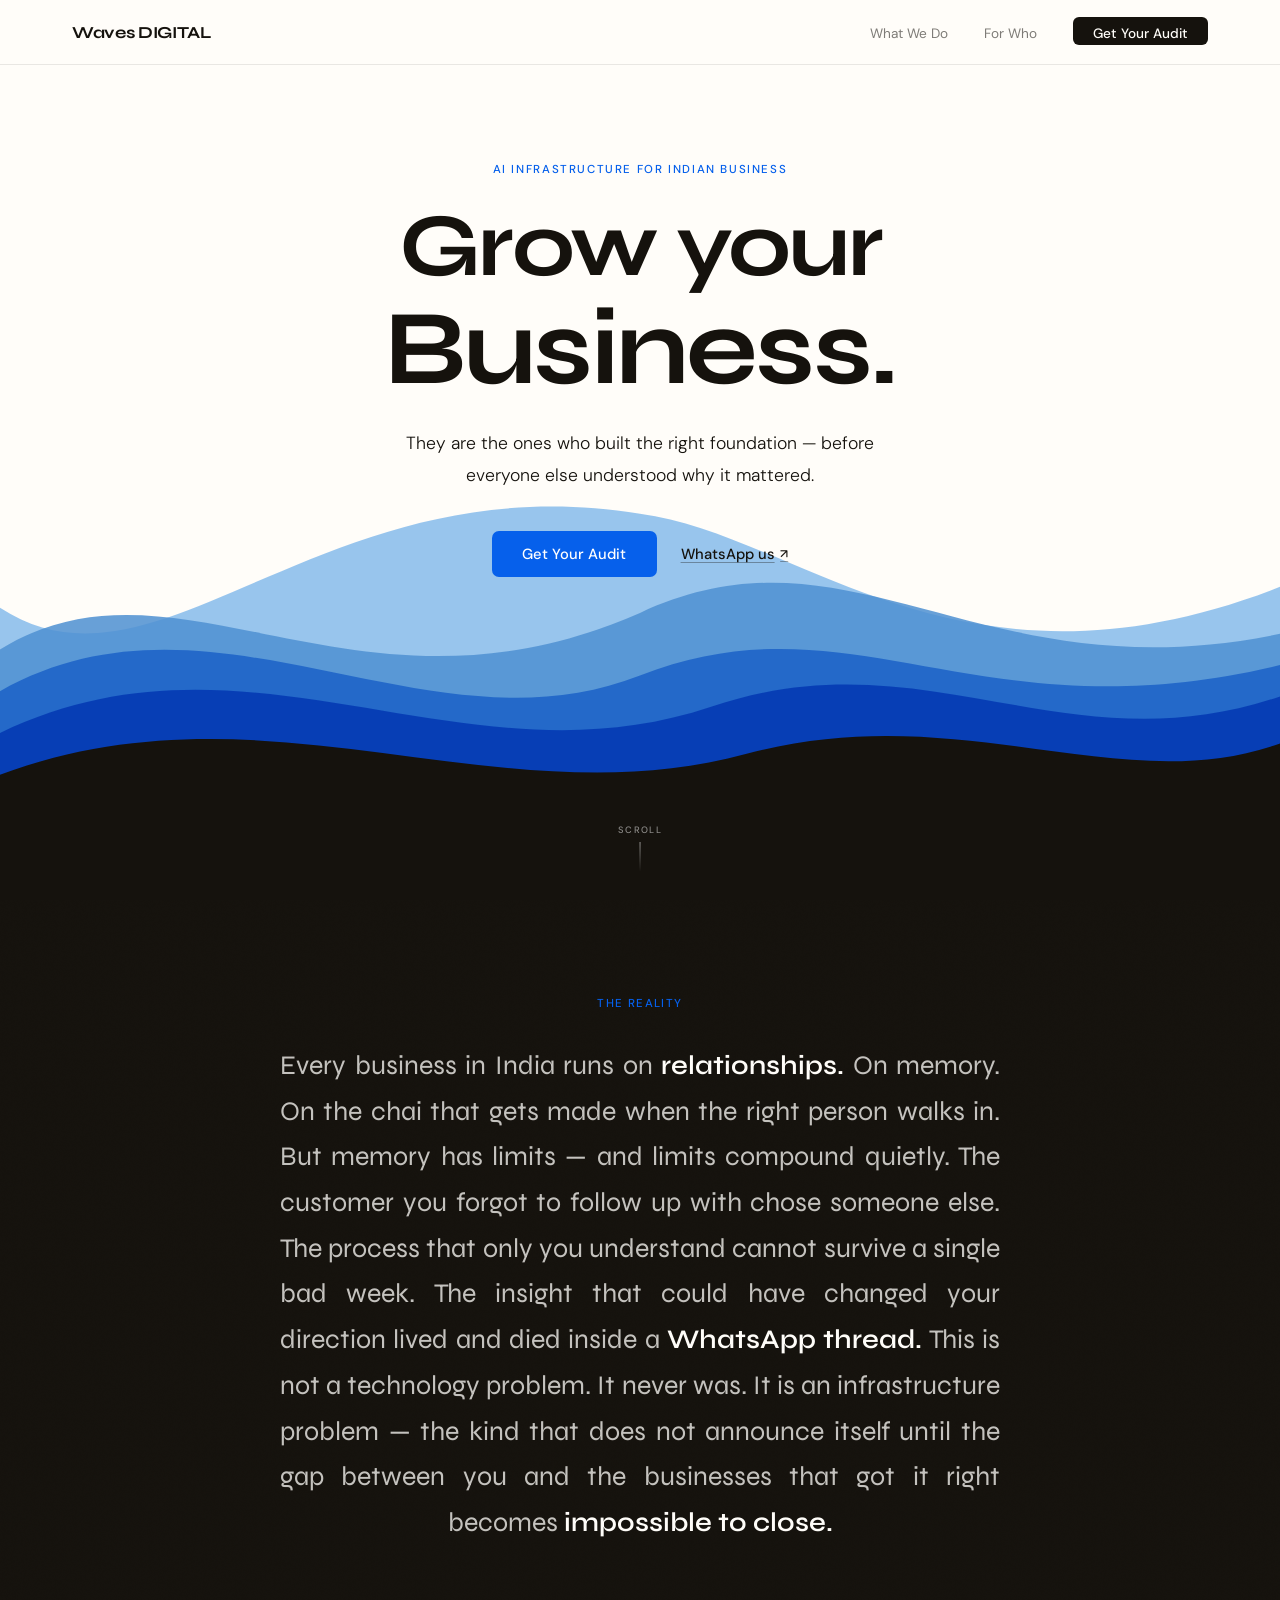
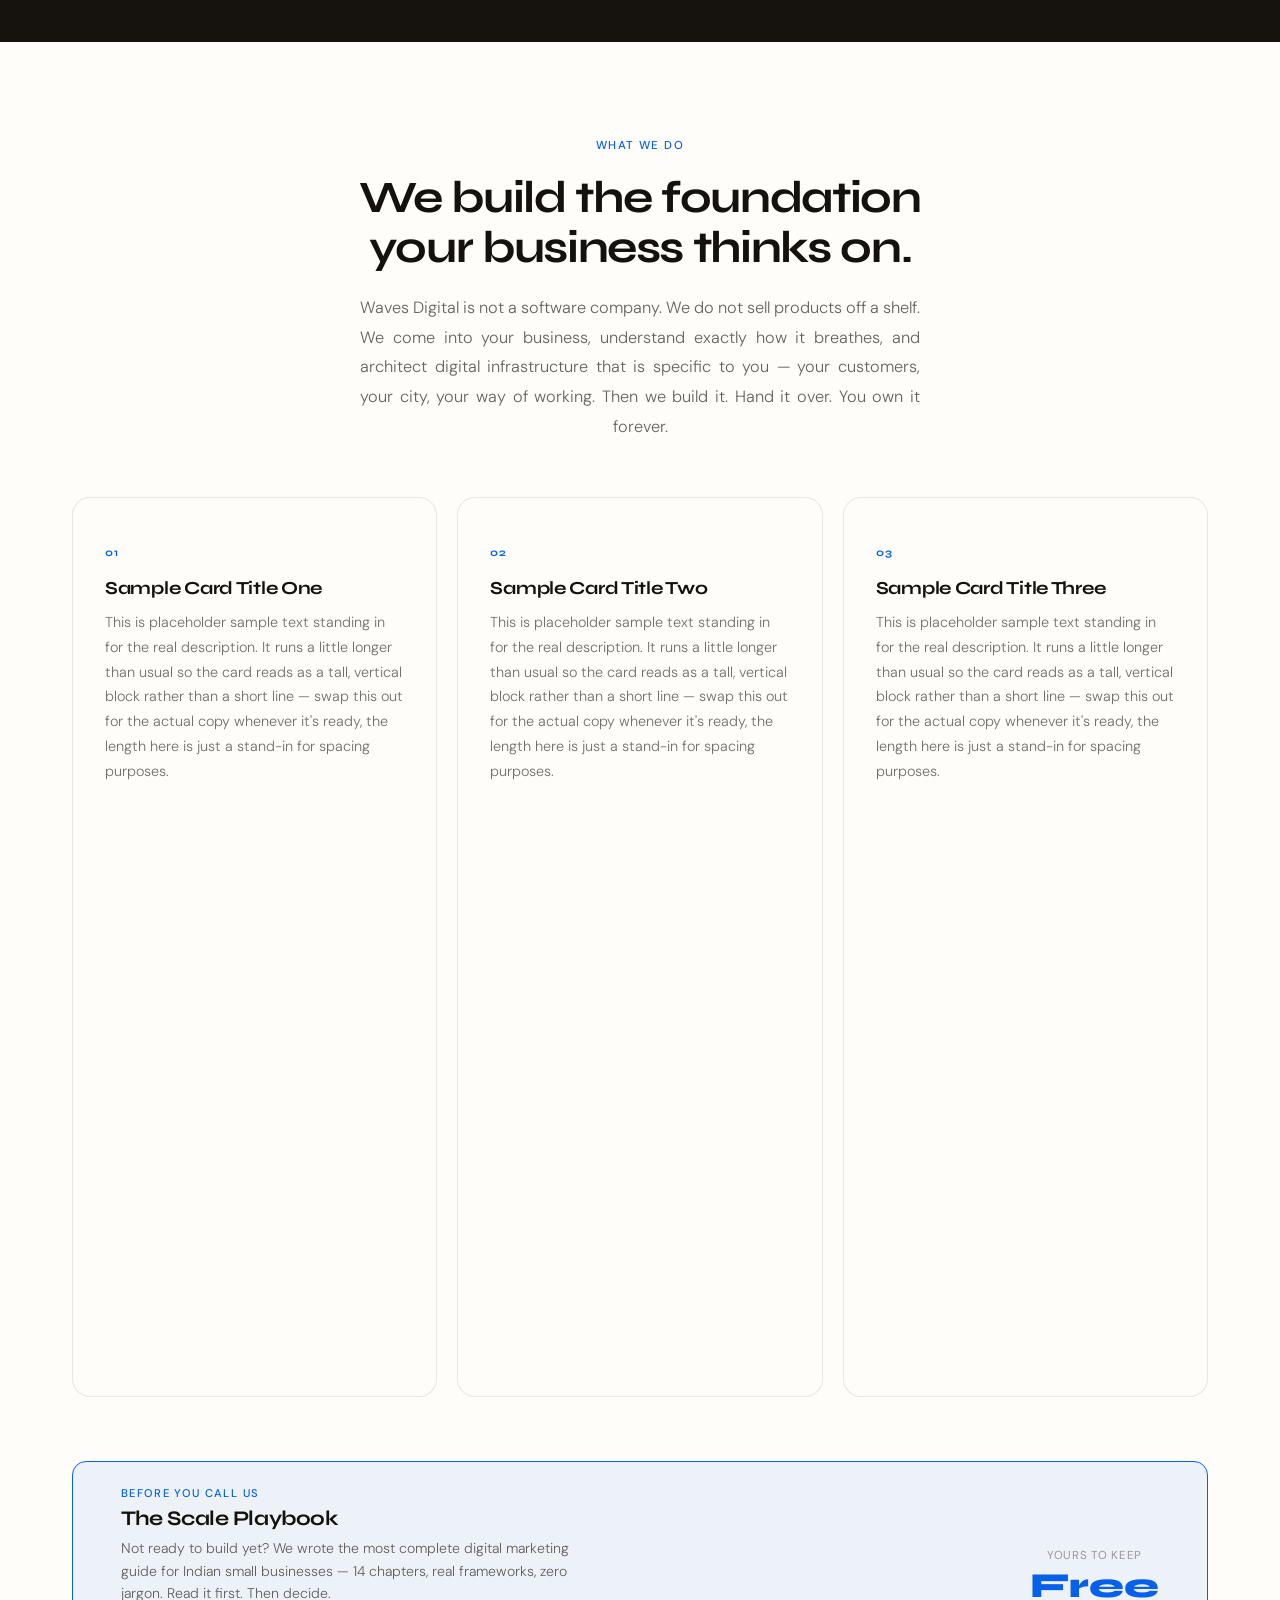
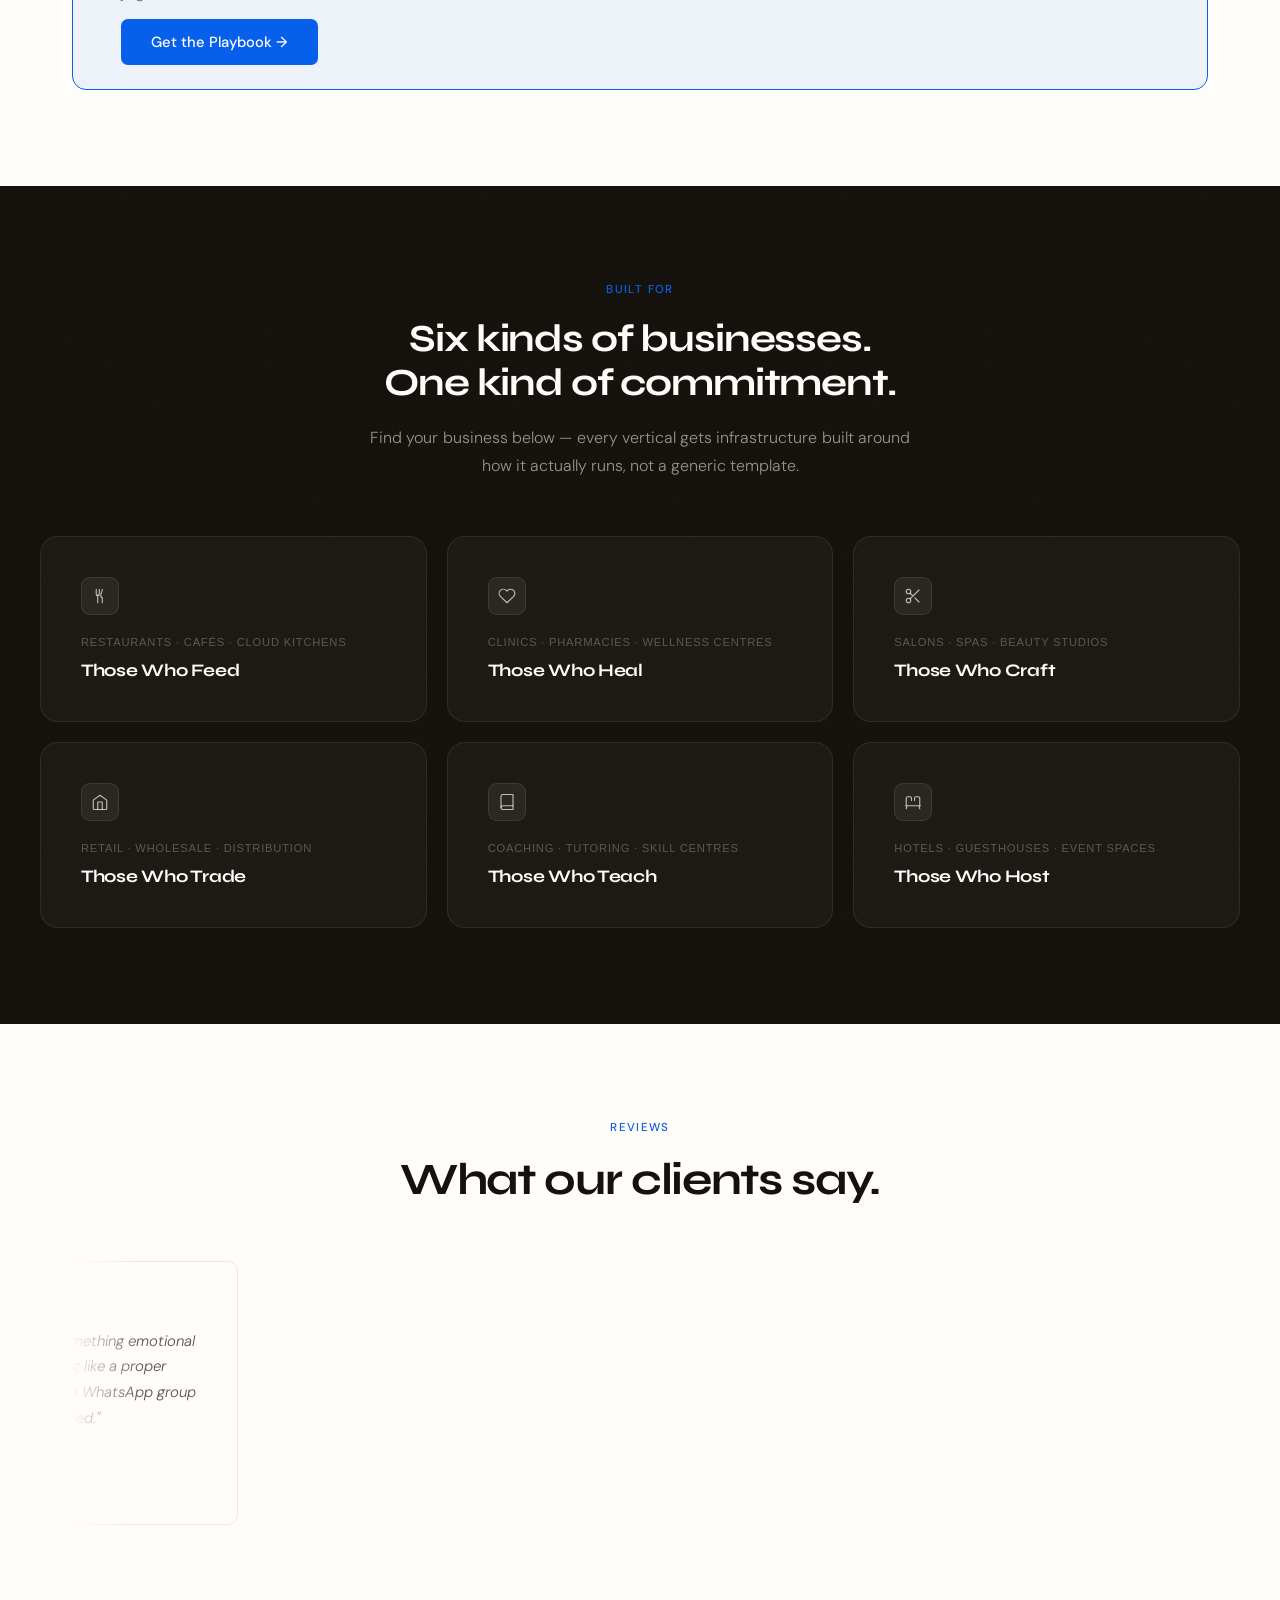
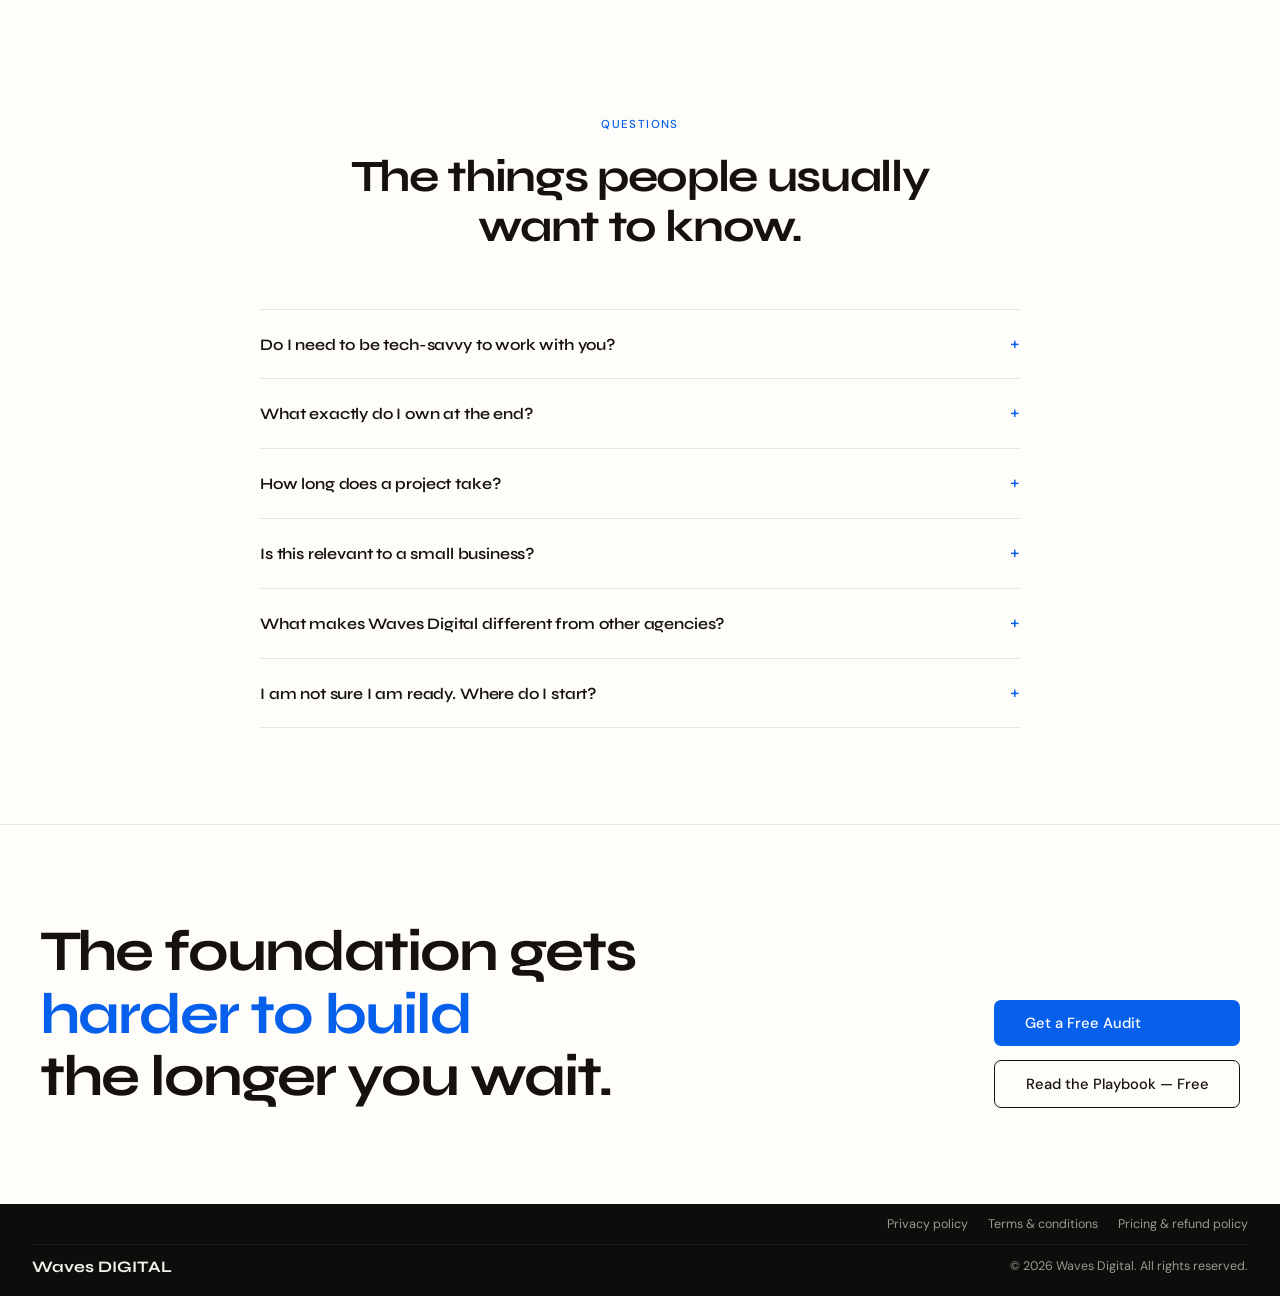
==== index.html @ e19398ce "Add files via upload" ====
<!DOCTYPE html>
<html lang="en">
<head>
  <meta charset="UTF-8">
  <meta name="viewport" content="width=device-width, initial-scale=1.0">
  <title>Waves Digital — Grow Your Business</title>
  <link rel="preconnect" href="https://fonts.googleapis.com">
  <link rel="preconnect" href="https://fonts.gstatic.com" crossorigin>
  <link href="https://fonts.googleapis.com/css2?family=Syne:wght@400;500;600;700;800&family=DM+Sans:ital,opsz,wght@0,9..40,300;0,9..40,400;0,9..40,500;1,9..40,300&family=DM+Mono:wght@400;500&display=swap" rel="stylesheet">
  <style>
    :root {
      --bg:           #FFFDF9;
      --ink:          #15120D;
      --blue:         #0660EB;
      --blue-soft:    rgba(6, 96, 235, 0.07);
      --rule:         rgba(21, 18, 13, 0.09);
      --ff-display:   'Syne', sans-serif;
      --ff-body:      'DM Sans', sans-serif;

      --ease-out-expo: cubic-bezier(0.16, 1, 0.3, 1);
      --ease-spring:   cubic-bezier(0.34, 1.56, 0.64, 1);
      --dur-base: 280ms;
      --dur-slow: 480ms;
    }

    a:focus-visible, button:focus-visible, input:focus-visible, textarea:focus-visible, [tabindex]:focus-visible {
      outline: 2px solid var(--blue);
      outline-offset: 3px;
      border-radius: 4px;
    }

    *, *::before, *::after { box-sizing: border-box; margin: 0; padding: 0; }
    html { scroll-behavior: smooth; }
    body {
      font-family: var(--ff-body);
      background: var(--bg);
      color: var(--ink);
      overflow-x: hidden;
      -webkit-font-smoothing: antialiased;
    }

    #nav {
      position: fixed;
      inset: 0 0 auto 0;
      z-index: 200;
      background: rgba(255, 253, 249, 0.88);
      backdrop-filter: blur(16px);
      -webkit-backdrop-filter: blur(16px);
      border-bottom: 1px solid var(--rule);
      transition: transform 0.35s cubic-bezier(.4,0,.2,1);
    }
    #nav.hide { transform: translateY(-100%); }
    .nav-inner {
      max-width: 1200px;
      margin: 0 auto;
      padding: 0 2rem;
      height: 64px;
      display: flex;
      align-items: center;
      justify-content: space-between;
      gap: 1rem;
    }
    .nav-logo {
      font-family: var(--ff-display);
      font-size: 1.05rem;
      font-weight: 700;
      letter-spacing: -0.02em;
      color: var(--ink);
      text-decoration: none;
    }
    .nav-logo span { color: var(--blue); }
    .nav-links {
      display: flex;
      align-items: center;
      gap: 2.25rem;
      list-style: none;
    }
    .nav-links a {
      font-size: 0.85rem;
      font-weight: 400;
      color: var(--ink);
      text-decoration: none;
      opacity: 0.55;
      position: relative;
      padding-bottom: 3px;
      transition: opacity 0.2s;
    }
    .nav-links a:not(.nav-cta)::after {
      content: '';
      position: absolute;
      bottom: -1px; left: 50%; right: 50%;
      height: 1px;
      background: var(--blue);
      transition: left var(--dur-base) var(--ease-out-expo), right var(--dur-base) var(--ease-out-expo);
    }
    .nav-links a:not(.nav-cta):hover::after { left: 0; right: 0; }
    .nav-links a:hover { opacity: 1; }
    .nav-cta {
      opacity: 1 !important;
      background: var(--ink);
      color: var(--bg) !important;
      padding: 0.5rem 1.25rem;
      border-radius: 6px;
      font-weight: 500 !important;
      white-space: nowrap;
      flex-shrink: 0;
      transition: background 0.2s ease, transform var(--dur-base) var(--ease-out-expo) !important;
    }
    .nav-cta:hover { transform: translateY(-1px); }
    .nav-cta:active { transform: translateY(0) scale(0.96); transition-duration: 100ms; }
    .nav-cta:hover { background: var(--blue) !important; }
    .nav-cta .cta-short { display: none; }
    @media (max-width: 640px) { .nav-hide { display: none; } }
    @media (max-width: 400px) {
      .nav-inner { padding: 0 1.25rem; }
      .nav-cta { padding: 0.5rem 0.9rem; font-size: 0.78rem; }
      .nav-cta .cta-full { display: none; }
      .nav-cta .cta-short { display: inline; }
    }

    .hero {
      position: relative;
      min-height: 100svh;
      background: var(--bg);
      overflow: hidden;
      display: flex;
      align-items: flex-start;
      justify-content: center;
    }
    .hero-content {
      position: relative;
      z-index: 10;
      text-align: center;
      padding: 0 2rem;
      margin-top: 18vh;
      max-width: 900px;
    }
    .hero-eye {
      font-size: 0.72rem;
      font-weight: 500;
      letter-spacing: 0.14em;
      text-transform: uppercase;
      color: var(--blue);
      margin-bottom: 1.4rem;
    }
    .hero-h1 {
      font-family: var(--ff-display);
      font-size: clamp(3.2rem, 7vw, 6.2rem);
      font-weight: 700;
      line-height: 1.05;
      letter-spacing: -0.03em;
      color: var(--ink);
      margin-bottom: 1.5rem;
    }
    .hero-h1-big {
      display: inline-block;
      font-size: 1.18em;
    }
    @media (max-width: 640px) {
      .hero-content { margin-top: 18vh; padding: 0 1.5rem; }
      .hero-h1 { font-size: 2.6rem; line-height: 1.08; letter-spacing: -0.02em; }
      .hero-sub { font-size: 0.96rem; line-height: 1.7; }
    }
    @media (max-width: 380px) {
      .hero-h1 { font-size: 2.2rem; }
    }
    .hero-sub {
      font-size: clamp(0.95rem, 1.5vw, 1.1rem);
      font-weight: 300;
      line-height: 1.78;
      color: var(--ink);
      max-width: 480px;
      margin: 0 auto 2.5rem;
    }
    .hero-btns {
      display: flex;
      align-items: center;
      justify-content: center;
      gap: 1.5rem;
      flex-wrap: wrap;
    }

    .wave-stage {
      position: absolute;
      bottom: 0; left: 0; right: 0;
      height: 58%;
      overflow: hidden;
      pointer-events: none;
    }
    .wave-layer {
      position: absolute;
      bottom: 0; left: 0;
      width: 200%; height: 100%;
      will-change: transform;
    }
    .wave-layer:nth-child(1) { animation: wdrift 36s linear infinite; }
    .wave-layer:nth-child(2) { animation: wdrift 27s linear infinite reverse; }
    .wave-layer:nth-child(3) { animation: wdrift 20s linear infinite; }
    .wave-layer:nth-child(4) { animation: wdrift 15s linear infinite reverse; }
    .wave-layer:nth-child(5) { animation: wdrift 11s linear infinite; }
    @keyframes wdrift {
      from { transform: translateX(0); }
      to   { transform: translateX(-50%); }
    }

    .scroll-hint {
      position: absolute;
      bottom: 1.75rem; left: 50%;
      transform: translateX(-50%);
      z-index: 20;
      display: flex;
      flex-direction: column;
      align-items: center;
      gap: 0.4rem;
    }
    .scroll-hint span {
      font-size: 0.58rem;
      font-weight: 500;
      letter-spacing: 0.16em;
      text-transform: uppercase;
      color: rgba(255,255,255,0.5);
    }
    .scroll-line {
      width: 1px; height: 30px;
      background: linear-gradient(to bottom, rgba(255,255,255,0.55), transparent);
      animation: spulse 2.2s ease-in-out infinite 1.6s;
    }
    @keyframes spulse {
      0%,100% { opacity:0.3; transform:scaleY(0.5); transform-origin:top; }
      50%      { opacity:1;   transform:scaleY(1);   transform-origin:top; }
    }

    @media (prefers-reduced-motion: reduce) {
      .wave-layer { animation: none !important; }
    }

    .btn {
      display: inline-block;
      font-family: var(--ff-body);
      font-size: 0.92rem;
      font-weight: 500;
      text-decoration: none;
      border-radius: 7px;
      padding: 0.82rem 1.9rem;
      transition: transform var(--dur-base) var(--ease-out-expo), box-shadow var(--dur-base) var(--ease-out-expo), background-color var(--dur-base) ease, color var(--dur-base) ease;
      cursor: pointer;
      border: none;
    }
    .btn:active { transform: translateY(0) scale(0.97); transition-duration: 100ms; }
    .btn-solid {
      background: var(--blue);
      color: #fff;
    }
    .btn-solid:hover {
      transform: translateY(-2px);
      box-shadow: 0 10px 28px rgba(6,96,235,0.28);
    }
    .btn-line {
      background: transparent;
      color: var(--ink);
      border: 1.5px solid var(--ink);
    }
    .btn-line:hover {
      background: var(--ink);
      color: var(--bg);
    }
    .link-ghost {
      font-size: 0.88rem;
      color: var(--ink);
      text-decoration: none;
      opacity: 0.45;
      transition: opacity 0.2s;
    }
    .link-ghost:hover { opacity: 0.9; }

    .cta-arrow {
      display: inline-flex;
      align-items: center;
      gap: 0.35rem;
      font-family: var(--ff-body);
      font-size: 0.92rem;
      font-weight: 500;
      color: var(--ink);
      text-decoration: underline;
      text-underline-offset: 3px;
      text-decoration-color: rgba(21,18,13,0.35);
      transition: text-decoration-color 0.2s ease, opacity 0.15s ease;
    }
    .cta-arrow:active { opacity: 0.6; }
    .cta-arrow:hover { text-decoration-color: var(--blue); }
    .cta-arrow:hover .cta-arrow-icon { transform: translate(2px, -2px); }
    .cta-arrow-icon {
      display: inline-block;
      font-size: 0.85em;
      transition: transform var(--dur-base) var(--ease-out-expo);
    }

    @keyframes up {
      from { opacity:0; transform:translateY(22px) }
      to   { opacity:1; transform:none }
    }

    .section {
      max-width: 1200px;
      margin: 0 auto;
      padding: 6rem 2rem;
    }
    .section-eye {
      font-size: 0.72rem;
      font-weight: 500;
      letter-spacing: 0.12em;
      text-transform: uppercase;
      color: var(--blue);
      margin-bottom: 1.25rem;
    }
    .section > .r .section-eye,
    .section > .r .section-h2 { text-align: center; }
    .section-h2 {
      font-family: var(--ff-display);
      font-size: clamp(1.75rem, 3.5vw, 3rem);
      font-weight: 700;
      letter-spacing: -0.03em;
      line-height: 1.12;
      color: var(--ink);
      max-width: 640px;
      margin: 0 auto 1.25rem;
    }
    .section-body {
      font-size: 1.02rem;
      font-weight: 300;
      line-height: 1.82;
      color: var(--ink);
      opacity: 0.65;
      max-width: 560px;
      margin: 0 auto;
      text-align: justify;
      text-align-last: center;
    }

    .reality {
      background: var(--ink);
      padding: 6rem 2rem;
      position: relative;
      overflow: hidden;
    }
    .reality::before {
      content: '';
      position: absolute;
      inset: 0;
      background-image: url("data:image/svg+xml,%3Csvg xmlns='http://www.w3.org/2000/svg' width='180' height='180'%3E%3Cfilter id='n'%3E%3CfeTurbulence type='fractalNoise' baseFrequency='0.9' numOctaves='2' stitchTiles='stitch'/%3E%3C/filter%3E%3Crect width='100%25' height='100%25' filter='url(%23n)' opacity='0.4'/%3E%3C/svg%3E");
      opacity: 0.035;
      mix-blend-mode: overlay;
      pointer-events: none;
    }
    .reality-inner {
      max-width: 1200px;
      margin: 0 auto;
      position: relative;
      z-index: 1;
    }
    .reality-inner .reality-eye { text-align: center; }
    .reality-eye {
      font-size: 0.72rem;
      font-weight: 500;
      letter-spacing: 0.12em;
      text-transform: uppercase;
      color: var(--blue);
      margin-bottom: 2rem;
    }
    .reality-para {
      font-family: var(--ff-display);
      font-size: clamp(1.2rem, 2.1vw, 1.7rem);
      font-weight: 400;
      line-height: 1.7;
      color: rgba(255,253,249,0.75);
      max-width: 720px;
      margin: 0 auto;
      text-align: justify;
      text-align-last: center;
    }
    .reality-para strong {
      color: #FFFDF9;
      font-weight: 600;
    }

    .wedo-grid {
      display: grid;
      grid-template-columns: repeat(3, 1fr);
      gap: 1.25rem;
      margin-top: 3.5rem;
      align-items: stretch;
    }
    .wedo-card {
      background: var(--bg);
      border: 1px solid var(--rule);
      border-radius: 18px;
      padding: 3rem 2rem;
      min-height: 900px;
      display: flex;
      flex-direction: column;
      position: relative;
      overflow: hidden;
      transition: background 0.25s, border-color 0.25s;
    }
    .wedo-card:hover { border-color: rgba(6,96,235,0.3); }
    @media (max-width: 900px) {
      .wedo-grid { grid-template-columns: 1fr; }
      .wedo-card { min-height: 0; }
    }
    .wedo-card::before {
      content: '';
      position: absolute;
      inset: 0;
      background: radial-gradient(380px at var(--sx,50%) var(--sy,50%), rgba(6,96,235,0.09), transparent 60%);
      opacity: 0;
      transition: opacity var(--dur-base);
      pointer-events: none;
    }
    .wedo-card:hover::before { opacity: 1; }
    .wedo-card:hover { background: var(--blue-soft); }
    .wedo-n {
      font-family: var(--ff-display);
      font-size: 0.68rem;
      font-weight: 700;
      letter-spacing: 0.1em;
      color: var(--blue);
      margin-bottom: 1.1rem;
    }
    .wedo-title {
      font-family: var(--ff-display);
      font-size: 1.15rem;
      font-weight: 700;
      letter-spacing: -0.015em;
      color: var(--ink);
      margin-bottom: 0.7rem;
    }
    .wedo-desc {
      font-size: 0.9rem;
      font-weight: 300;
      line-height: 1.72;
      color: var(--ink);
      opacity: 0.6;
    }
    .scale-block {
      margin-top: 4rem;
      border: 1px solid var(--blue);
      border-radius: 14px;
      background: var(--blue-soft);
      padding: 1.5rem 3rem;
      display: flex;
      align-items: center;
      justify-content: space-between;
      gap: 2.5rem;
      flex-wrap: wrap;
      transform-style: preserve-3d;
      will-change: transform;
      transition: box-shadow var(--dur-base);
    }
    .scale-block:hover {
      box-shadow: 0 24px 60px rgba(6,96,235,0.16);
    }
    .scale-block-label {
      font-size: 0.7rem;
      font-weight: 500;
      letter-spacing: 0.12em;
      text-transform: uppercase;
      color: var(--blue);
      margin-bottom: 0.35rem;
    }
    .scale-block-title {
      font-family: var(--ff-display);
      font-size: 1.3rem;
      font-weight: 700;
      letter-spacing: -0.02em;
      color: var(--ink);
      margin-bottom: 0.4rem;
    }
    .scale-block-body {
      font-size: 0.88rem;
      font-weight: 300;
      line-height: 1.6;
      color: var(--ink);
      opacity: 0.65;
      max-width: 460px;
      margin-bottom: 0.9rem;
    }
    .scale-price-tag {
      text-align: center;
    }
    .scale-price-tag .label {
      font-size: 0.72rem;
      font-weight: 400;
      color: var(--ink);
      opacity: 0.4;
      display: block;
      margin-bottom: 0.3rem;
      letter-spacing: 0.06em;
      text-transform: uppercase;
    }
    .scale-price-tag .price {
      font-family: var(--ff-display);
      font-size: 2.2rem;
      font-weight: 800;
      color: var(--blue);
      line-height: 1;
    }

    .forwho {
      background: var(--ink);
      padding: 6rem 2rem;
      position: relative;
      overflow: hidden;
    }
    .forwho::before {
      content: '';
      position: absolute;
      inset: 0;
      background-image: url("data:image/svg+xml,%3Csvg xmlns='http://www.w3.org/2000/svg' width='180' height='180'%3E%3Cfilter id='n'%3E%3CfeTurbulence type='fractalNoise' baseFrequency='0.9' numOctaves='2' stitchTiles='stitch'/%3E%3C/filter%3E%3Crect width='100%25' height='100%25' filter='url(%23n)' opacity='0.4'/%3E%3C/svg%3E");
      opacity: 0.035;
      mix-blend-mode: overlay;
      pointer-events: none;
    }
    .forwho-inner {
      max-width: 1200px;
      margin: 0 auto;
      position: relative;
      z-index: 1;
    }
    .forwho-eye, .forwho-h2 { text-align: center; }
    .forwho-eye {
      font-size: 0.72rem;
      font-weight: 500;
      letter-spacing: 0.12em;
      text-transform: uppercase;
      color: var(--blue);
      margin-bottom: 1.25rem;
    }
    .forwho-h2 {
      font-family: var(--ff-display);
      font-size: clamp(1.75rem, 3vw, 2.75rem);
      font-weight: 700;
      letter-spacing: -0.03em;
      line-height: 1.13;
      color: #FFFDF9;
      max-width: 560px;
      margin: 0 auto 1.25rem;
    }
    .forwho-intro {
      font-size: 1rem;
      font-weight: 300;
      line-height: 1.75;
      color: rgba(255,253,249,0.55);
      max-width: 540px;
      margin: 0 auto 3.5rem;
      text-align: justify;
      text-align-last: center;
    }
    .verticals {
      display: grid;
      grid-template-columns: repeat(3, 1fr);
      gap: 1.25rem;
    }
    .vcard {
      background: rgba(255,253,249,0.035);
      border: 1px solid rgba(255,253,249,0.08);
      border-radius: 18px;
      transition: background 0.25s, border-color 0.25s, transform 0.25s, box-shadow 0.25s, border-radius 0.3s;
      position: relative;
      overflow: hidden;
    }
    .vcard:hover, .vcard.open {
      background: rgba(255,253,249,0.06);
      border-color: rgba(6,96,235,0.35);
    }
    .vcard:hover {
      transform: translateY(-3px);
      box-shadow: 0 16px 40px rgba(0,0,0,0.35);
    }
    .vcard-btn {
      width: 100%;
      display: flex;
      flex-direction: column;
      align-items: flex-start;
      gap: 0;
      padding: 2.5rem;
      background: none;
      border: none;
      cursor: default;
      text-align: left;
      transition: padding 0.3s ease, flex-direction 0.3s ease;
    }
    .vcard-icon {
      flex: 0 0 38px;
      width: 38px;
      height: 38px;
      display: flex;
      align-items: center;
      justify-content: center;
      border-radius: 9px;
      background: rgba(255,253,249,0.06);
      border: 1px solid rgba(255,253,249,0.09);
      color: rgba(255,253,249,0.7);
      margin-bottom: 1.3rem;
      transition: transform var(--dur-base) var(--ease-spring), border-color var(--dur-base), color var(--dur-base), width 0.3s ease, height 0.3s ease, margin 0.3s ease;
    }
    .vcard-icon svg { width: 18px; height: 18px; transition: width 0.3s ease, height 0.3s ease; }
    .vcard:hover .vcard-icon, .vcard.open .vcard-icon {
      transform: translateY(-3px) scale(1.06);
      border-color: rgba(6,96,235,0.4);
      color: var(--blue);
    }
    .vcard-headtext {
      flex: 1;
      min-width: 0;
      display: flex;
      flex-direction: column;
      gap: 0.15rem;
      width: 100%;
    }
    .vcard-who {
      font-size: 0.7rem;
      font-weight: 400;
      letter-spacing: 0.07em;
      text-transform: uppercase;
      color: rgba(255,253,249,0.28);
      white-space: normal;
      margin-bottom: 0.6rem;
      transition: font-size 0.3s ease, margin 0.3s ease;
    }
    .vcard-name {
      font-family: var(--ff-display);
      font-size: 1.1rem;
      font-weight: 700;
      color: #FFFDF9;
      letter-spacing: -0.015em;
      transition: font-size 0.3s ease;
    }
    .vcard-toggle {
      display: none;
    }
    .vcard-body {
      max-height: 0;
      opacity: 0;
      transform: translateY(8px);
      overflow: hidden;
      padding: 0 2.5rem;
      transition: max-height 0.35s ease, opacity 0.3s ease, transform 0.3s ease, padding 0.3s ease;
    }
    .vcard:hover .vcard-body, .vcard.open .vcard-body {
      max-height: 240px;
      opacity: 1;
      transform: translateY(0);
    }
    .vcard-pain {
      font-size: 0.875rem;
      font-weight: 300;
      line-height: 1.68;
      color: rgba(255,253,249,0.55);
      padding: 0.9rem 0 1.75rem;
      transition: font-size 0.3s ease, padding 0.3s ease;
    }
    .vcard-bar {
      position: absolute;
      bottom: 0; left: 0; right: 0;
      height: 2px;
      background: var(--blue);
      transform: scaleX(0);
      transform-origin: left;
      transition: transform var(--dur-slow) var(--ease-out-expo);
    }
    .vcard:hover .vcard-bar, .vcard.open .vcard-bar { transform: scaleX(1); }
    @media (max-width: 768px) { .verticals { grid-template-columns: repeat(2,1fr); } }
    @media (max-width: 480px) { .verticals { grid-template-columns: repeat(2,1fr); gap: 0.7rem; } }

    @media (max-width: 640px) {
      .vcard { border-radius: 14px; }
      .vcard:hover { transform: none; box-shadow: none; }
      .vcard-btn {
        flex-direction: row;
        align-items: center;
        gap: 0.65rem;
        padding: 0.9rem 1rem;
        cursor: pointer;
      }
      .vcard-icon { width: 30px; height: 30px; margin-bottom: 0; }
      .vcard-icon svg { width: 14px; height: 14px; }
      .vcard:hover .vcard-icon, .vcard.open .vcard-icon { transform: none; }
      .vcard-who { font-size: 0.58rem; margin-bottom: 0.1rem; white-space: nowrap; overflow: hidden; text-overflow: ellipsis; }
      .vcard-name { font-size: 0.88rem; }
      .vcard-toggle {
        display: block;
        flex: 0 0 auto;
        font-size: 1.1rem;
        font-weight: 300;
        line-height: 1;
        color: rgba(255,253,249,0.35);
        transition: transform var(--dur-base) var(--ease-out-expo), color 0.2s ease;
      }
      .vcard:hover .vcard-toggle, .vcard.open .vcard-toggle { color: var(--blue); }
      .vcard.open .vcard-toggle { transform: rotate(45deg); }
      .vcard-body { transform: none; padding: 0; }
      .vcard-pain { font-size: 0.78rem; line-height: 1.55; padding: 0 1rem 0.9rem; }
    }

    .reviews-track-outer, .proof-track-outer {
      cursor: grab;
      user-select: none;
      overflow-x: auto;
      overflow-y: hidden;
      -webkit-overflow-scrolling: touch;
      scrollbar-width: none;
      scroll-behavior: auto;
      margin-top: 3.5rem;
      -webkit-mask-image: linear-gradient(90deg, transparent, #000 6%, #000 94%, transparent);
      mask-image: linear-gradient(90deg, transparent, #000 6%, #000 94%, transparent);
    }
    .reviews-track-outer::-webkit-scrollbar, .proof-track-outer::-webkit-scrollbar { display: none; }
    .reviews-track, .proof-track {
      display: flex;
      gap: 1.25rem;
      width: max-content;
    }
    .review-card {
      flex: 0 0 320px;
      border: 1px solid var(--rule);
      border-radius: 10px;
      padding: 2rem;
      position: relative;
      overflow: hidden;
      transition: border-color 0.25s, transform var(--dur-base) var(--ease-out-expo);
    }
    .review-card::before {
      content: '';
      position: absolute;
      top: 0; left: -100%;
      width: 60%; height: 100%;
      background: linear-gradient(105deg, transparent 40%, rgba(6,96,235,0.08) 50%, transparent 60%);
      transition: left var(--dur-slow) var(--ease-out-expo);
      pointer-events: none;
    }
    .review-card:hover::before { left: 140%; }
    .review-card:hover {
      border-color: rgba(6,96,235,0.25);
      transform: translateY(-3px);
    }
    .review-stars {
      color: var(--blue);
      font-size: 0.8rem;
      letter-spacing: 0.1em;
      margin-bottom: 1.1rem;
    }
    .review-text {
      font-size: 0.93rem;
      font-weight: 300;
      line-height: 1.74;
      color: var(--ink);
      opacity: 0.72;
      font-style: italic;
      margin-bottom: 1.5rem;
    }
    .review-name {
      font-family: var(--ff-display);
      font-size: 0.875rem;
      font-weight: 700;
      color: var(--ink);
    }
     .review-biz {
      font-size: 0.76rem;
      color: var(--ink);
      opacity: 0.38;
      margin-top: 0.2rem;
    }
    .proof-card {
      flex: 0 0 220px;
      aspect-ratio: 1/1;
      border-radius: 14px;
      overflow: hidden;
      border: 1px solid var(--rule);
      background: #fff;
      box-shadow: 0 6px 20px rgba(21,18,13,0.06);
    }
    .proof-card img { display: block; width: 100%; height: 100%; object-fit: cover; }
    .proof-card.placeholder {
      display: flex; align-items: center; justify-content: center;
      background: repeating-linear-gradient(135deg, rgba(21,18,13,0.03), rgba(21,18,13,0.03) 10px, transparent 10px, transparent 20px);
      border: 1.5px dashed var(--rule);
      color: var(--ink); opacity: 0.35;
      font-size: 0.78rem; text-align: center; padding: 1rem;
    }
    @media (max-width: 640px) {
      .review-card { flex-basis: 210px; padding: 1.1rem; }
      .review-stars { font-size: 0.7rem; margin-bottom: 0.8rem; }
      .review-text { font-size: 0.8rem; line-height: 1.6; margin-bottom: 1rem; }
      .review-name { font-size: 0.78rem; }
      .review-biz { font-size: 0.68rem; }
      .proof-card { flex-basis: 120px; }
      .proof-card.placeholder { font-size: 0.66rem; padding: 0.6rem; }
    }

.review-card{
    transition:
        transform .35s ease,
        border-color .35s ease,
        box-shadow .35s ease;
}

.review-card:hover{
    transform:translateY(-6px) scale(1.02);
}
    .faq-list {
      max-width: 760px;
      margin: 3.5rem auto 0;
      border-top: 1px solid var(--rule);
    }
    .faq-item { border-bottom: 1px solid var(--rule); }
    .faq-btn {
      width: 100%;
      display: flex;
      align-items: center;
      justify-content: space-between;
      gap: 1.5rem;
      padding: 1.5rem 0;
      background: none;
      border: none;
      cursor: pointer;
      text-align: left;
      font-family: var(--ff-display);
      font-size: 1rem;
      font-weight: 600;
      color: var(--ink);
      letter-spacing: -0.01em;
    }
    .faq-icon {
      color: var(--blue);
      font-size: 1.3rem;
      font-weight: 300;
      line-height: 1;
      flex-shrink: 0;
      transition: transform var(--dur-base) var(--ease-out-expo);
    }
    .faq-item.open .faq-icon { transform: rotate(45deg); }
    .faq-body {
      max-height: 0;
      overflow: hidden;
      transition: max-height 0.4s ease;
    }
    .faq-item.open .faq-body { max-height: 280px; }
    .faq-body p {
      font-size: 0.93rem;
      font-weight: 300;
      line-height: 1.78;
      color: var(--ink);
      opacity: 0.62;
      padding-bottom: 1.75rem;
      max-width: 680px;
    }

    .end-cta {
      border-top: 1px solid var(--rule);
      padding: 6rem 2rem;
    }
    .end-cta-inner {
      max-width: 1200px;
      margin: 0 auto;
      display: flex;
      align-items: flex-end;
      justify-content: space-between;
      gap: 3rem;
      flex-wrap: wrap;
    }
    .end-cta-h2 {
      font-family: var(--ff-display);
      font-size: clamp(2rem, 4.5vw, 3.75rem);
      font-weight: 700;
      letter-spacing: -0.035em;
      line-height: 1.08;
      color: var(--ink);
    }
    .end-cta-h2 em {
      font-style: normal;
      color: var(--blue);
    }
    .end-cta-btns {
      display: flex;
      flex-direction: column;
      gap: 0.85rem;
      flex-shrink: 0;
    }

    footer {
      background: #0C0A07;
      padding: 1.75rem 2rem;
    }
    .footer-inner {
      max-width: 1200px;
      margin: 0 auto;
      display: flex;
      align-items: center;
      justify-content: space-between;
      gap: 1.5rem;
      flex-wrap: wrap;
    }
    .footer-logo {
      font-family: var(--ff-display);
      font-size: 0.9rem;
      font-weight: 700;
      color: rgba(255,253,249,0.4);
      text-decoration: none;
      letter-spacing: -0.01em;
      position: relative;
      padding-bottom: 3px;
    }
    .footer-logo::after {
      content: '';
      position: absolute;
      bottom: 0; left: 50%; right: 50%;
      height: 1px;
      background: var(--blue);
      transition: left var(--dur-base) var(--ease-out-expo), right var(--dur-base) var(--ease-out-expo);
    }
    .footer-logo:hover::after { left: 0; right: 0; }
    .footer-logo span { color: var(--blue); }
    .footer-copy {
      font-size: 0.76rem;
      color: rgba(255,253,249,0.2);
    }

    .r {
      opacity: 0;
      transform: translateY(26px);
      transition: opacity 0.75s ease, transform 0.75s ease;
    }
    .r.on { opacity: 1; transform: none; }
    .r-d1 { transition-delay: 0.1s; }
    .r-d2 { transition-delay: 0.2s; }
    .r-d3 { transition-delay: 0.3s; }

    @media (max-width: 640px) {
      .section { padding: 4rem 1.5rem; }
      .section-h2 { font-size: clamp(1.5rem, 6vw, 2rem); }
      .reality { padding: 4rem 1.5rem; }
      .reality-para { font-size: 1.05rem; line-height: 1.65; }

      .scale-block { padding: 2rem 1.5rem; flex-direction: column; align-items: flex-start; text-align: left; }
      .scale-price-tag { align-self: flex-start; text-align: left; }
      .scale-price-tag .price { font-size: 2.25rem; }

      .forwho { padding: 4rem 1.5rem; }
      .forwho-h2 { font-size: clamp(1.5rem, 6vw, 2rem); }

      .end-cta { padding: 4rem 1.5rem; }
      .end-cta-inner { align-items: flex-start; }
      .end-cta-btns { width: 100%; }
      .end-cta-btns .btn { text-align: center; }

      .footer-inner { flex-direction: column; gap: 0.6rem; text-align: center; }

      .wedo-grid { margin-top: 2.25rem; }
      .wedo-card { padding: 1.75rem 1.5rem; }
      .wedo-title { font-size: 1.02rem; }
      .wedo-desc { font-size: 0.85rem; line-height: 1.62; }

      .verticals { margin-top: 2.25rem; }

      .section-eye { font-size: 0.68rem; margin-bottom: 1rem; }
      .section-body { font-size: 0.95rem; }
    }
  </style>
  <link rel="stylesheet" href="audit-widget.css">
  <meta name="description" content="The customer database, documented processes, and communication systems your business needs to grow — before waiting costs you customers. One-time projects, yours forever.">
  <link rel="canonical" href="https://wavesdigital.in/">
  <link rel="icon" type="image/png" href="/assets/favicon.png" sizes="96x96">
  <link rel="icon" type="image/x-icon" href="/favicon.ico">
  <link rel="apple-touch-icon" href="/assets/apple-touch-icon.png">
  <meta property="og:type" content="website">
  <meta property="og:url" content="https://wavesdigital.in/">
  <meta property="og:title" content="Waves Digital — Grow Your Business">
  <meta property="og:description" content="The customer database, documented processes, and communication systems your business needs to grow — built once, owned forever.">
  <meta property="og:image" content="https://wavesdigital.in/assets/og-index.jpg">
  <meta property="og:site_name" content="Waves Digital">
  <meta property="og:locale" content="en_IN">
  <meta name="twitter:card" content="summary_large_image">
  <meta name="twitter:title" content="Waves Digital — Grow Your Business">
  <meta name="twitter:description" content="The customer database, documented processes, and communication systems your business needs to grow — built once, owned forever.">
  <meta name="twitter:image" content="https://wavesdigital.in/assets/og-index.jpg">
  <script type="application/ld+json">
  {
    "@context": "https://schema.org",
    "@type": "Organization",
    "name": "Waves Digital",
    "url": "https://wavesdigital.in/",
    "logo": "https://wavesdigital.in/assets/logo.png",
    "description": "Waves Digital builds the customer databases, documented processes, and communication systems Indian SMBs need to grow — for restaurants, clinics, salons, retail, coaching, and hospitality businesses.",
    "areaServed": "IN"
  }
  </script>
</head>
<style>
  :root{
    --wd-paper:#FFFDF9;
    --wd-ink:#15120D;
    --wd-signal:#0660EB;
    --wd-hairline:rgba(21,18,13,0.08);
  }

  #wd-legal-overlay{
    position:fixed; inset:0; z-index:9999;
    background:rgba(21,18,13,0.55);
    backdrop-filter:blur(2px);
    display:none;
    align-items:flex-start;
    justify-content:center;
    padding:4vh 16px;
    font-family:'DM Sans', system-ui, sans-serif;
  }
  #wd-legal-overlay.wd-open{ display:flex; }

  #wd-legal-modal{
    background:var(--wd-paper);
    color:var(--wd-ink);
    width:100%;
    max-width:760px;
    max-height:92vh;
    border-radius:14px;
    border:1px solid var(--wd-hairline);
    box-shadow:0 24px 60px rgba(21,18,13,0.25);
    display:flex;
    flex-direction:column;
    overflow:hidden;
  }

  #wd-legal-modal .wd-legal-head{
    display:flex;
    align-items:center;
    justify-content:space-between;
    padding:20px 24px 0 24px;
  }
  #wd-legal-modal .wd-legal-title{
    font-family:'Syne', system-ui, sans-serif;
    font-weight:700;
    font-size:20px;
    margin:0;
  }
  #wd-legal-modal .wd-legal-close{
    border:none;
    background:transparent;
    font-size:22px;
    line-height:1;
    cursor:pointer;
    color:var(--wd-ink);
    opacity:0.6;
    min-width:44px; min-height:44px;
    display:flex; align-items:center; justify-content:center;
  }
  #wd-legal-modal .wd-legal-close:hover{ opacity:1; }

  #wd-legal-modal .wd-legal-tabs{
    display:flex;
    gap:4px;
    padding:16px 24px 0 24px;
    border-bottom:1px solid var(--wd-hairline);
    flex-wrap:wrap;
  }
  #wd-legal-modal .wd-legal-tab{
    border:none;
    background:transparent;
    font-family:'DM Mono', monospace;
    font-size:12px;
    letter-spacing:0.03em;
    text-transform:uppercase;
    padding:10px 14px;
    cursor:pointer;
    color:var(--wd-ink);
    opacity:0.55;
    border-bottom:2px solid transparent;
    margin-bottom:-1px;
  }
  #wd-legal-modal .wd-legal-tab.wd-active{
    opacity:1;
    border-bottom:2px solid var(--wd-signal);
    color:var(--wd-signal);
  }

  #wd-legal-modal .wd-legal-body{
    overflow-y:auto;
    padding:20px 24px 28px 24px;
    font-size:14.5px;
    line-height:1.65;
  }
  #wd-legal-modal .wd-legal-body h3{
    font-family:'Syne', system-ui, sans-serif;
    font-size:15px;
    margin:22px 0 6px 0;
  }
  #wd-legal-modal .wd-legal-body h3:first-child{ margin-top:0; }
  #wd-legal-modal .wd-legal-body p{ margin:0 0 10px 0; }
  #wd-legal-modal .wd-legal-body ul{ margin:0 0 10px 0; padding-left:20px; }
  #wd-legal-modal .wd-legal-body li{ margin-bottom:4px; }
  #wd-legal-modal .wd-legal-doc{ display:none; }
  #wd-legal-modal .wd-legal-doc.wd-active{ display:block; }
  #wd-legal-modal .wd-legal-meta{
    font-family:'DM Mono', monospace;
    font-size:11px;
    opacity:0.55;
    margin-bottom:16px;
  }
  #wd-legal-modal .wd-legal-placeholder{
    background:#FFF3CD;
    color:#5c4500;
    padding:1px 5px;
    border-radius:3px;
    font-family:'DM Mono', monospace;
    font-size:0.9em;
  }

  body.wd-legal-lock{ overflow:hidden; }
</style>

<div id="wd-legal-overlay" onclick="if(event.target===this) closeLegal();">
  <div id="wd-legal-modal" role="dialog" aria-modal="true" aria-labelledby="wd-legal-heading">
    <div class="wd-legal-head">
      <h2 class="wd-legal-title" id="wd-legal-heading">Legal &amp; Policies</h2>
      <button class="wd-legal-close" onclick="closeLegal()" aria-label="Close">&times;</button>
    </div>
    <div class="wd-legal-tabs">
      <button class="wd-legal-tab" data-doc="privacy" onclick="showLegalTab('privacy')">Privacy Policy</button>
      <button class="wd-legal-tab" data-doc="terms" onclick="showLegalTab('terms')">Terms &amp; Conditions</button>
      <button class="wd-legal-tab" data-doc="pricing" onclick="showLegalTab('pricing')">Pricing &amp; Refund Policy</button>
    </div>
    <div class="wd-legal-body">

      <div class="wd-legal-doc" data-doc="privacy">
        <p>This policy covers wavesdigital.in and describes how we handle your information.</p>

        <h3>What we collect</h3>
        <p>When you fill out a form on this site, we collect the details you provide — such as your name, business name, phone number, and email. We don't knowingly collect information from anyone under 18.</p>

        <h3>How we use it</h3>
        <p>We use your information to respond to your enquiry, prepare quotes or audits, deliver services you've engaged us for, and send service updates or invoices. We'll only send marketing communication if you've opted in.</p>

        <h3>Sharing and storage</h3>
        <p>We work with trusted third-party service providers to process forms, send emails, and handle payments. We never sell your information. We don't store your card, UPI, or bank details — payments are handled directly by our payment provider.</p>

        <h3>Your rights</h3>
        <p>You can ask us to access, correct, or delete your information at any time by writing to contact@wavesdigital.in.</p>

        <h3>Grievance officer</h3>
        <p>As required under Indian IT law, you can reach our Grievance Officer at contact@wavesdigital.in.</p>

        <h3>Changes</h3>
        <p>We may update this policy from time to time; the latest version will always be posted here.</p>
      </div>

      <div class="wd-legal-doc" data-doc="terms">
        <h3>Agreement</h3>
        <p>By using this website or engaging us for any service, you agree to these Terms. Exact scope, deliverables, and pricing for your engagement will be confirmed separately in writing before work begins.</p>

        <h3>No guaranteed results</h3>
        <p>Timelines and pricing shared here are indicative. Marketing and digital results depend on factors outside our control, and we don't guarantee specific rankings, leads, or revenue outcomes.</p>

        <h3>Payment</h3>
        <p>Projects require an advance before work begins, with the balance due before final delivery. Retainers are billed in advance each cycle. Late payment may pause work.</p>

        <h3>Retainer terms</h3>
        <p>Retainers carry a minimum commitment period and a required written notice period to cancel, both as set out in your service agreement. Fees paid for the current cycle are non-refundable.</p>

        <h3>Refunds</h3>
        <p>Advance payments are non-refundable once work has started. No refunds are given once a project is delivered and approved.</p>

        <h3>Ownership</h3>
        <p>Once fully paid, deliverables made for you belong to you. We retain the right to feature completed work in our portfolio unless you ask us not to.</p>

        <h3>Liability</h3>
        <p>Our total liability for any claim is limited to the amount you've paid us for that engagement. We're not liable for indirect or consequential losses, or for issues caused by third-party platforms we rely on.</p>

        <h3>Governing law</h3>
        <p>These Terms are governed by the laws of India, with disputes subject to the jurisdiction of Indian courts.</p>

        <h3>Changes</h3>
        <p>We may update these Terms from time to time; the latest version is always posted here.</p>
      </div>

      <div class="wd-legal-doc" data-doc="pricing">
        <h3>Pricing</h3>
        <p>We offer one-time project pricing and monthly retainer pricing, both confirmed in writing before work begins. Prices are in INR and exclude applicable taxes unless stated otherwise.</p>

        <h3>Payment schedule</h3>
        <p>Projects require an advance to begin, with the balance due before final delivery. Retainers are billed in advance each cycle.</p>

        <h3>What's included</h3>
        <p>Pricing covers only the deliverables in your confirmed scope. Extra requests or revisions beyond that are quoted separately.</p>

        <h3>Refunds</h3>
        <p>Advance payments are non-refundable once work has started. Retainer fees already paid for the current cycle are non-refundable.</p>

        <h3>Retainer cancellation</h3>
        <p>Retainers carry a minimum commitment period and require written notice to cancel, both as set out in your service agreement.</p>

        <h3>Billing questions</h3>
        <p>If you spot a billing error, contact us at contact@wavesdigital.in and we'll review it.</p>
      </div>

    </div>
  </div>
</div>

<script>
  function openLegal(doc){
    document.getElementById('wd-legal-overlay').classList.add('wd-open');
    document.body.classList.add('wd-legal-lock');
    showLegalTab(doc || 'privacy');
  }
  function closeLegal(){
    document.getElementById('wd-legal-overlay').classList.remove('wd-open');
    document.body.classList.remove('wd-legal-lock');
  }
  function showLegalTab(doc){
    document.querySelectorAll('#wd-legal-modal .wd-legal-doc').forEach(function(el){
      el.classList.toggle('wd-active', el.getAttribute('data-doc') === doc);
    });
    document.querySelectorAll('#wd-legal-modal .wd-legal-tab').forEach(function(el){
      el.classList.toggle('wd-active', el.getAttribute('data-doc') === doc);
    });
    var body = document.querySelector('#wd-legal-modal .wd-legal-body');
    if(body) body.scrollTop = 0;
  }
  document.addEventListener('keydown', function(e){
    if(e.key === 'Escape') closeLegal();
  });
</script>
<body>

<nav id="nav">
  <div class="nav-inner">
    <a class="nav-logo" href="#">Waves<span> </span>DIGITAL</a>
    <ul class="nav-links">
      <li class="nav-hide"><a href="#wedo">What We Do</a></li>
      <li class="nav-hide"><a href="#forwho">For Who</a></li>
      <li><a class="nav-cta" href="audit.html"><span class="cta-full">Get Your Audit </span><span class="cta-short">Audit</span></a></li>
    </ul>
  </div>
</nav>

<div class="hero">

  <div class="hero-content">
    <p class="hero-eye">AI Infrastructure for Indian Business</p>
    <h1 class="hero-h1">
      Grow your<br><span class="hero-h1-big">Business.</span>
    </h1>
    <p class="hero-sub">
      They are the ones who built the right foundation — before everyone else understood why it mattered.
    </p>
    <div class="hero-btns">
      <a class="btn btn-solid" href="audit.html">Get Your Audit</a>
      <a class="cta-arrow" href="https://wa.me/917654925271" target="_blank" rel="noopener">WhatsApp us <span class="cta-arrow-icon">↗</span></a>
    </div>
  </div>

  <div class="wave-stage">

    <svg class="wave-layer" viewBox="0 0 2880 500" preserveAspectRatio="none" xmlns="http://www.w3.org/2000/svg">
      <path d="M0,220 C180,320 360,80 720,130 C900,150 1080,320 1440,200 C1620,120 1800,290 2160,110 C2340,40 2520,230 2880,185 L2880,500 L0,500 Z" fill="rgba(130,185,235,0.82)"/>
    </svg>

    <svg class="wave-layer" viewBox="0 0 2880 500" preserveAspectRatio="none" xmlns="http://www.w3.org/2000/svg">
      <path d="M0,260 C200,155 400,345 720,225 C960,130 1100,305 1440,245 C1680,185 1900,345 2160,205 C2360,105 2600,285 2880,225 L2880,500 L0,500 Z" fill="rgba(80,145,210,0.86)"/>
    </svg>

    <svg class="wave-layer" viewBox="0 0 2880 500" preserveAspectRatio="none" xmlns="http://www.w3.org/2000/svg">
      <path d="M0,300 C240,185 480,365 720,285 C960,205 1100,345 1440,275 C1680,215 1900,375 2160,265 C2400,165 2640,335 2880,275 L2880,500 L0,500 Z" fill="rgba(30,100,200,0.90)"/>
    </svg>

    <svg class="wave-layer" viewBox="0 0 2880 500" preserveAspectRatio="none" xmlns="http://www.w3.org/2000/svg">
      <path d="M0,340 C280,225 520,395 800,315 C1040,245 1200,375 1440,305 C1680,235 1920,395 2200,305 C2400,245 2640,375 2880,315 L2880,500 L0,500 Z" fill="rgba(6,60,180,0.93)"/>
    </svg>

    <svg class="wave-layer" viewBox="0 0 2880 500" preserveAspectRatio="none" xmlns="http://www.w3.org/2000/svg">
      <path d="M0,380 C300,285 560,425 840,360 C1080,305 1260,405 1440,350 C1620,300 1860,420 2120,355 C2360,295 2620,405 2880,350 L2880,500 L0,500 Z" fill="rgba(21,18,13,1)"/>
    </svg>

  </div>

  <div class="scroll-hint">
    <span>Scroll</span>
    <div class="scroll-line"></div>
  </div>

</div>

<div class="reality">
  <div class="reality-inner r">
    <p class="reality-eye">The Reality</p>
    <p class="reality-para">
      Every business in India runs on <strong>relationships.</strong> On memory. On the chai that gets made when the right person walks in. But memory has limits — and limits compound quietly. The customer you forgot to follow up with chose someone else. The process that only you understand cannot survive a single bad week. The insight that could have changed your direction lived and died inside a <strong>WhatsApp thread.</strong> This is not a technology problem. It never was. It is an infrastructure problem — the kind that does not announce itself until the gap between you and the businesses that got it right becomes <strong>impossible to close.</strong>
    </p>
  </div>
</div>

<div class="section" id="wedo">
  <div class="r">
    <p class="section-eye">What We Do</p>
    <h2 class="section-h2">We build the foundation your business thinks on.</h2>
    <p class="section-body">
      Waves Digital is not a software company. We do not sell products off a shelf. We come into your business, understand exactly how it breathes, and architect digital infrastructure that is specific to you — your customers, your city, your way of working. Then we build it. Hand it over. You own it forever.
    </p>
  </div>

  <div class="wedo-grid r r-d1">
    <div class="wedo-card">
      <p class="wedo-n">01</p>
      <h3 class="wedo-title">Sample Card Title One</h3>
      <p class="wedo-desc">This is placeholder sample text standing in for the real description. It runs a little longer than usual so the card reads as a tall, vertical block rather than a short line — swap this out for the actual copy whenever it's ready, the length here is just a stand-in for spacing purposes.</p>
    </div>
    <div class="wedo-card">
      <p class="wedo-n">02</p>
      <h3 class="wedo-title">Sample Card Title Two</h3>
      <p class="wedo-desc">This is placeholder sample text standing in for the real description. It runs a little longer than usual so the card reads as a tall, vertical block rather than a short line — swap this out for the actual copy whenever it's ready, the length here is just a stand-in for spacing purposes.</p>
    </div>
    <div class="wedo-card">
      <p class="wedo-n">03</p>
      <h3 class="wedo-title">Sample Card Title Three</h3>
      <p class="wedo-desc">This is placeholder sample text standing in for the real description. It runs a little longer than usual so the card reads as a tall, vertical block rather than a short line — swap this out for the actual copy whenever it's ready, the length here is just a stand-in for spacing purposes.</p>
    </div>
  </div>

  <div class="scale-block r r-d2">
    <div>
      <p class="scale-block-label">Before You Call Us</p>
      <h3 class="scale-block-title">The Scale Playbook</h3>
      <p class="scale-block-body">Not ready to build yet? We wrote the most complete digital marketing guide for Indian small businesses — 14 chapters, real frameworks, zero jargon. Read it first. Then decide.</p>
      <a class="btn btn-solid" href="scale.html">Get the Playbook →</a>
    </div>
    <div class="scale-price-tag">
      <span class="label">Yours to keep</span>
      <p class="price">Free</p>
    </div>
  </div>
</div>

<div class="forwho" id="forwho">
  <div class="forwho-inner">
    <p class="forwho-eye r">Built For</p>
    <h2 class="forwho-h2 r r-d1">Six kinds of businesses.<br>One kind of commitment.</h2>
    <p class="forwho-intro r r-d1">Find your business below — every vertical gets infrastructure built around how it actually runs, not a generic template.</p>

    <div class="verticals r r-d2">

      <div class="vcard">
        <button class="vcard-btn" onclick="toggleVcard(this)">
          <span class="vcard-icon"><svg viewBox="0 0 24 24" fill="none" stroke="currentColor" stroke-width="1.5" stroke-linecap="round" stroke-linejoin="round"><path d="M7 3v7a2 2 0 0 0 4 0V3M9 10v11M15 3c0 4-2 5-2 8s2 3 2 3v7"/></svg></span>
          <span class="vcard-headtext">
            <span class="vcard-who">Restaurants · Cafés · Cloud Kitchens</span>
            <span class="vcard-name">Those Who Feed</span>
          </span>
          <span class="vcard-toggle">+</span>
        </button>
        <div class="vcard-body">
          <p class="vcard-pain">You know every regular by face. But when they stop coming, you have no way to reach them. We build the system that remembers for you.</p>
        </div>
        <div class="vcard-bar"></div>
      </div>

      <div class="vcard">
        <button class="vcard-btn" onclick="toggleVcard(this)">
          <span class="vcard-icon"><svg viewBox="0 0 24 24" fill="none" stroke="currentColor" stroke-width="1.5" stroke-linecap="round" stroke-linejoin="round"><path d="M20.8 4.6a5.5 5.5 0 0 0-7.8 0L12 5.6l-1-1a5.5 5.5 0 0 0-7.8 7.8l1 1L12 21l7.8-7.6 1-1a5.5 5.5 0 0 0 0-7.8z"/></svg></span>
          <span class="vcard-headtext">
            <span class="vcard-who">Clinics · Pharmacies · Wellness Centres</span>
            <span class="vcard-name">Those Who Heal</span>
          </span>
          <span class="vcard-toggle">+</span>
        </button>
        <div class="vcard-body">
          <p class="vcard-pain">Every missed follow-up is trust quietly eroded. We build the care communication infrastructure that makes patients feel seen — even between visits.</p>
        </div>
        <div class="vcard-bar"></div>
      </div>

      <div class="vcard">
        <button class="vcard-btn" onclick="toggleVcard(this)">
          <span class="vcard-icon"><svg viewBox="0 0 24 24" fill="none" stroke="currentColor" stroke-width="1.5" stroke-linecap="round" stroke-linejoin="round"><circle cx="6" cy="6" r="3"/><circle cx="6" cy="18" r="3"/><path d="M20 4 8.12 15.88M14.47 14.48 20 20M8.12 8.12 12 12"/></svg></span>
          <span class="vcard-headtext">
            <span class="vcard-who">Salons · Spas · Beauty Studios</span>
            <span class="vcard-name">Those Who Craft</span>
          </span>
          <span class="vcard-toggle">+</span>
        </button>
        <div class="vcard-body">
          <p class="vcard-pain">Your talent is the product. But talent without systems leaks clients to whoever makes booking easier. We fix the before and after — so your craft gets to speak.</p>
        </div>
        <div class="vcard-bar"></div>
      </div>

      <div class="vcard">
        <button class="vcard-btn" onclick="toggleVcard(this)">
          <span class="vcard-icon"><svg viewBox="0 0 24 24" fill="none" stroke="currentColor" stroke-width="1.5" stroke-linecap="round" stroke-linejoin="round"><path d="M3 9.5 12 3l9 6.5V21a1 1 0 0 1-1 1H4a1 1 0 0 1-1-1z"/><path d="M9 22V12h6v10"/></svg></span>
          <span class="vcard-headtext">
            <span class="vcard-who">Retail · Wholesale · Distribution</span>
            <span class="vcard-name">Those Who Trade</span>
          </span>
          <span class="vcard-toggle">+</span>
        </button>
        <div class="vcard-body">
          <p class="vcard-pain">Your relationships are your margin. We build the customer infrastructure that turns one-time buyers into regulars — and regulars into your strongest referral engine.</p>
        </div>
        <div class="vcard-bar"></div>
      </div>

      <div class="vcard">
        <button class="vcard-btn" onclick="toggleVcard(this)">
          <span class="vcard-icon"><svg viewBox="0 0 24 24" fill="none" stroke="currentColor" stroke-width="1.5" stroke-linecap="round" stroke-linejoin="round"><path d="M4 19.5A2.5 2.5 0 0 1 6.5 17H20"/><path d="M6.5 2H20v20H6.5A2.5 2.5 0 0 1 4 19.5v-15A2.5 2.5 0 0 1 6.5 2z"/></svg></span>
          <span class="vcard-headtext">
            <span class="vcard-who">Coaching · Tutoring · Skill Centres</span>
            <span class="vcard-name">Those Who Teach</span>
          </span>
          <span class="vcard-toggle">+</span>
        </button>
        <div class="vcard-body">
          <p class="vcard-pain">Word of mouth built your enrollment. Now you need systems that carry it further — structured follow-ups, automated nurture, and proof that travels without you.</p>
        </div>
        <div class="vcard-bar"></div>
      </div>

      <div class="vcard">
        <button class="vcard-btn" onclick="toggleVcard(this)">
          <span class="vcard-icon"><svg viewBox="0 0 24 24" fill="none" stroke="currentColor" stroke-width="1.5" stroke-linecap="round" stroke-linejoin="round"><path d="M2 17h20M3 17V7a2 2 0 0 1 2-2h3a2 2 0 0 1 2 2v3M14 10V7a2 2 0 0 1 2-2h3a2 2 0 0 1 2 2v10M3 21l1-4M21 21l-1-4"/></svg></span>
          <span class="vcard-headtext">
            <span class="vcard-who">Hotels · Guesthouses · Event Spaces</span>
            <span class="vcard-name">Those Who Host</span>
          </span>
          <span class="vcard-toggle">+</span>
        </button>
        <div class="vcard-body">
          <p class="vcard-pain">Every guest is a story. We build the infrastructure that captures it — so the next time they need a place, or someone they know does, your name surfaces first.</p>
        </div>
        <div class="vcard-bar"></div>
      </div>

    </div>
  </div>
</div>

<div class="section" id="reviews">
  <div class="r">
    <p class="section-eye">Reviews</p>
    <h2 class="section-h2">What our clients say.</h2>
  </div>
  <div class="reviews-track-outer r r-d1">
    <div class="reviews-track" id="reviewsTrack">

      <div class="review-card">
        <p class="review-stars">★ ★ ★ ★ ★</p>
        <p class="review-text">"Placeholder — something about how this changed the way we run our business and we can't imagine going back to how things were."</p>
        <p class="review-name">Client Name</p>
        <p class="review-biz">Business Type · City</p>
      </div>

      <div class="review-card">
        <p class="review-stars">★ ★ ★ ★ ★</p>
        <p class="review-text">"Placeholder — something specific about results. More returning customers, less time spent on follow-ups, finally feeling organised."</p>
        <p class="review-name">Client Name</p>
        <p class="review-biz">Business Type · City</p>
      </div>

      <div class="review-card">
        <p class="review-stars">★ ★ ★ ★ ★</p>
        <p class="review-text">"Placeholder — something emotional about finally feeling like a proper business, not just a WhatsApp group with a shop attached."</p>
        <p class="review-name">Client Name</p>
        <p class="review-biz">Business Type · City</p>
      </div>

      <div class="review-card">
        <p class="review-stars">★ ★ ★ ★ ★</p>
        <p class="review-text">"Placeholder — something about how this changed the way we run our business and we can't imagine going back to how things were."</p>
        <p class="review-name">Client Name</p>
        <p class="review-biz">Business Type · City</p>
      </div>

      <div class="review-card">
        <p class="review-stars">★ ★ ★ ★ ★</p>
        <p class="review-text">"Placeholder — something specific about results. More returning customers, less time spent on follow-ups, finally feeling organised."</p>
        <p class="review-name">Client Name</p>
        <p class="review-biz">Business Type · City</p>
      </div>

      <div class="review-card">
        <p class="review-stars">★ ★ ★ ★ ★</p>
        <p class="review-text">"Placeholder — something emotional about finally feeling like a proper business, not just a WhatsApp group with a shop attached."</p>
        <p class="review-name">Client Name</p>
        <p class="review-biz">Business Type · City</p>
      </div>

    </div>
  </div>

<!-- SCREENSHOTS SECTION — LOCKED, paste real screenshots then remove this comment wrapper to re-enable
  <div class="r r-d2" style="margin-top:4rem;">
    <p class="section-eye">Proof</p>
    <h2 class="section-h2" style="font-size:clamp(1.3rem,2.4vw,1.9rem);">Real thank-you messages, straight from the chat.</h2>
  </div>
  <div class="proof-track-outer r r-d2">
    <div class="proof-track" id="proofTrack">
      <div class="proof-card placeholder">Screenshot 1<br>drop image here</div>
      <div class="proof-card placeholder">Screenshot 2<br>drop image here</div>
      <div class="proof-card placeholder">Screenshot 3<br>drop image here</div>
      <div class="proof-card placeholder">Screenshot 4<br>drop image here</div>
      <div class="proof-card placeholder">Screenshot 5<br>drop image here</div>
      <div class="proof-card placeholder">Screenshot 6<br>drop image here</div>
    </div>
  </div>
  -->
</div>

<div class="section" id="faq">
  <div class="r">
    <p class="section-eye">Questions</p>
    <h2 class="section-h2">The things people usually want to know.</h2>
  </div>
  <div class="faq-list r r-d1">

    <div class="faq-item">
      <button class="faq-btn" onclick="toggleFaq(this)">
        Do I need to be tech-savvy to work with you?
        <span class="faq-icon">+</span>
      </button>
      <div class="faq-body"><p>Not at all. We handle every technical aspect of the build. What we need from you is your time and your knowledge of your own business — you understand your customers better than any tool does. We turn that understanding into infrastructure.</p></div>
    </div>

    <div class="faq-item">
      <button class="faq-btn" onclick="toggleFaq(this)">
        What exactly do I own at the end?
        <span class="faq-icon">+</span>
      </button>
      <div class="faq-body"><p>Everything. There are no monthly fees, no subscriptions, no dependency on us after delivery. What we build is yours — permanently. We hand over the systems, the documentation, and full control. No strings.</p></div>
    </div>

    <div class="faq-item">
      <button class="faq-btn" onclick="toggleFaq(this)">
        How long does a project take?
        <span class="faq-icon">+</span>
      </button>
      <div class="faq-body"><p>Depending on scope, most foundational builds are delivered within two to four weeks. We move fast because we have done this before — but never at the cost of getting your specific business wrong.</p></div>
    </div>

    <div class="faq-item">
      <button class="faq-btn" onclick="toggleFaq(this)">
        Is this relevant to a small business?
        <span class="faq-icon">+</span>
      </button>
      <div class="faq-body"><p>Especially for a small business. Large businesses already have these systems. The advantage you can build right now — while you still move fast and the cost is still accessible — is exactly this kind of infrastructure. This is the window. It will not stay open.</p></div>
    </div>

    <div class="faq-item">
      <button class="faq-btn" onclick="toggleFaq(this)">
        What makes Waves Digital different from other agencies?
        <span class="faq-icon">+</span>
      </button>
      <div class="faq-body"><p>We do not sell a product. We do not install generic software and walk away. Every engagement starts with understanding your specific business — and ends with something built only for you. That is not a differentiator. That is just how we work.</p></div>
    </div>

    <div class="faq-item">
      <button class="faq-btn" onclick="toggleFaq(this)">
        I am not sure I am ready. Where do I start?
        <span class="faq-icon">+</span>
      </button>
      <div class="faq-body"><p>Start with the free audit. Ten minutes. We look at your current digital presence, ask the right questions, and tell you honestly where you stand and what needs to change first. No obligation, no pitch — just clarity.</p></div>
    </div>

  </div>
</div>

<div class="end-cta" id="audit">
  <div class="end-cta-inner r">
    <h2 class="end-cta-h2">
      The foundation gets<br>
      <em>harder to build</em><br>
      the longer you wait.
    </h2>
    <div class="end-cta-btns">
      <a class="btn btn-solid" href="audit.html">Get a Free Audit</a>
      <a class="btn btn-line" href="scale.html">Read the Playbook — Free</a>
    </div>
  </div>
</div>

<footer style="background:#0e0d0b; padding:0.75rem 2rem 1.25rem; font-family:'DM Sans', sans-serif;">
  <div style="display:flex; justify-content:flex-end; gap:20px; padding-bottom:0.75rem; border-bottom:0.5px solid rgba(255,255,255,0.08); margin-bottom:0.75rem;">
    <a href="#" onclick="openLegal('privacy'); return false;" style="color:#9a9890; font-size:12.5px; text-decoration:none;">Privacy policy</a>
    <a href="#" onclick="openLegal('terms'); return false;" style="color:#9a9890; font-size:12.5px; text-decoration:none;">Terms &amp; conditions</a>
    <a href="#" onclick="openLegal('pricing'); return false;" style="color:#9a9890; font-size:12.5px; text-decoration:none;">Pricing &amp; refund policy</a>
  </div>
  <div style="display:flex; justify-content:space-between; align-items:center;">
    <div style="font-family:'Syne', sans-serif; font-weight:700; font-size:16px; color:#f2f0ea;">Waves<span style="color:#9a9890;"> </span>DIGITAL</div>
    <div style="font-size:12.5px; color:#9a9890;">© 2026 Waves Digital. All rights reserved.</div>
  </div>
</footer>
<script>
  let lastY = 0;
  const nav = document.getElementById('nav');
  window.addEventListener('scroll', () => {
    const y = window.scrollY;
    nav.classList.toggle('hide', y > lastY && y > 80);
    lastY = y;
  }, { passive: true });

  const ro = new IntersectionObserver(entries => {
    entries.forEach(e => { if (e.isIntersecting) { e.target.classList.add('on'); ro.unobserve(e.target); } });
  }, { threshold: 0.08 });
  document.querySelectorAll('.r').forEach(el => ro.observe(el));

  function toggleFaq(btn) {
    const item = btn.closest('.faq-item');
    const open = item.classList.contains('open');
    document.querySelectorAll('.faq-item').forEach(i => i.classList.remove('open'));
    if (!open) item.classList.add('open');
  }

  function toggleVcard(btn) {
    const card = btn.closest('.vcard');
    card.classList.toggle('open');
  }

  document.querySelectorAll('.wedo-card').forEach(card => {
    card.addEventListener('mousemove', e => {
      const r = card.getBoundingClientRect();
      card.style.setProperty('--sx', (e.clientX - r.left) + 'px');
      card.style.setProperty('--sy', (e.clientY - r.top) + 'px');
    });
  });

  const tiltEl = document.querySelector('.scale-block');
  if (tiltEl) {
    tiltEl.addEventListener('mousemove', e => {
      const r = tiltEl.getBoundingClientRect();
      const cx = r.left + r.width / 2;
      const cy = r.top + r.height / 2;
      const rx = ((e.clientY - cy) / (r.height / 2)) * -4;
      const ry = ((e.clientX - cx) / (r.width / 2)) * 4;
      tiltEl.style.transform = `perspective(1000px) rotateX(${rx}deg) rotateY(${ry}deg) translateZ(4px)`;
    });
    tiltEl.addEventListener('mouseleave', () => {
      tiltEl.style.transition = 'transform 0.5s ease';
      tiltEl.style.transform = 'perspective(1000px) rotateX(0) rotateY(0) translateZ(0)';
      setTimeout(() => { tiltEl.style.transition = ''; }, 500);
    });
    tiltEl.addEventListener('mouseenter', () => { tiltEl.style.transition = ''; });
  }

  // ─── AUTO‑SCROLL FOR REVIEWS ──────────────────────────────────────
  const reduceMotion = window.matchMedia('(prefers-reduced-motion: reduce)').matches;

  if (!reduceMotion) {
    const outer = document.querySelector('.reviews-track-outer');
    const track = document.getElementById('reviewsTrack');

    if (outer && track) {
      // Duplicate content for infinite loop
      const originalHTML = track.innerHTML;
      track.innerHTML = originalHTML + originalHTML + originalHTML;
      const setWidth = track.scrollWidth / 3;
      outer.scrollLeft = setWidth;

      let paused = false;
      let manualScrollTimer = null;

      function pauseAutoScroll() {
        paused = true;
        clearTimeout(manualScrollTimer);
      }

      function resumeAutoScroll() {
        clearTimeout(manualScrollTimer);
        manualScrollTimer = setTimeout(() => { paused = false; }, 2000);
      }

      // Manual scroll events
      outer.addEventListener('scroll', () => {
        if (outer.scrollLeft < setWidth * 0.4) {
          outer.scrollLeft += setWidth;
        } else if (outer.scrollLeft > setWidth * 1.6) {
          outer.scrollLeft -= setWidth;
        }
      }, { passive: true });
// Mouse drag support
let isDragging = false;
let startX = 0;
let startScrollLeft = 0;

outer.style.cursor = "grab";

outer.addEventListener("mousedown", (e) => {
    isDragging = true;
    pauseAutoScroll();

    outer.style.cursor = "grabbing";
    startX = e.pageX;
    startScrollLeft = outer.scrollLeft;
});

window.addEventListener("mousemove", (e) => {
    if (!isDragging) return;

    const walk = (e.pageX - startX) * 1.2;
    outer.scrollLeft = startScrollLeft - walk;
});

window.addEventListener("mouseup", () => {
    if (!isDragging) return;

    isDragging = false;
    outer.style.cursor = "grab";
    resumeAutoScroll();
});
      outer.addEventListener('mouseenter', pauseAutoScroll);
      outer.addEventListener('mouseleave', () => {
        clearTimeout(manualScrollTimer);
        manualScrollTimer = setTimeout(() => { paused = false; }, 1200);
      });

      outer.addEventListener('touchstart', pauseAutoScroll, { passive: true });
      outer.addEventListener('touchend', () => {
        clearTimeout(manualScrollTimer);
        manualScrollTimer = setTimeout(() => { paused = false; }, 1500);
      }, { passive: true });

      outer.addEventListener('wheel', () => {
        pauseAutoScroll();
        resumeAutoScroll();
      }, { passive: true });

      // Auto‑scroll loop — one steady fast speed, no variability.
      // Only eases when pausing/resuming on hover, touch, or drag.
      const baseSpeed = 2.4;
      let velocity = baseSpeed;
      function autoScroll() {
        const cruiseTarget = paused ? 0 : baseSpeed;
        velocity += (cruiseTarget - velocity) * 0.06;
        if (Math.abs(velocity) > 0.01) {
          outer.scrollLeft += velocity;
          if (outer.scrollLeft < setWidth * 0.4) {
            outer.scrollLeft += setWidth;
          } else if (outer.scrollLeft > setWidth * 1.6) {
            outer.scrollLeft -= setWidth;
          }
        }
        requestAnimationFrame(autoScroll);
      }

      requestAnimationFrame(autoScroll);
    }
  }
</script>
</body>
  <div class="modal-overlay" id="modalOverlay">
  <div class="modal-card">
    <button class="modal-close" onclick="WDA.closeAuditModal()" aria-label="Close">
      <svg viewBox="0 0 24 24" stroke="currentColor" stroke-width="2" fill="none" stroke-linecap="round"><path d="M5 5l14 14M19 5L5 19"/></svg>
    </button>
    <div class="topbar">
      <div class="topbar-inner">
        <div class="brand">Waves <span>Digital</span></div>
        <div id="stepLabel" style="font-size:12px;color:var(--ink-soft);"></div>
      </div>
      <div class="progress-track"><div class="progress-fill" id="progressFill"></div></div>
    </div>
    <div class="wrap">
      <div id="app"></div>
    </div>
  </div>
</div>
<script src="audit-widget.js"></script>
</body>
</html>
---- audit-widget.css ----
#modalOverlay{
  --bg:#FFFDF9;
  --ink:#15120D;
  --ink-soft:#4A4640;
  --b1:#03142E;
  --b2:#0A2A5E;
  --b3:#0660EB;
  --b4:#2E7DF5;
  --b5:#6FA8F7;
  --b6:#C7DCFB;
  --line:#E8E1D3;
  --radius:20px;
  --maxw:600px;
  --ff-display:'Syne',sans-serif;
  --ff-question:'Instrument Sans',sans-serif;
  --ff-body:'DM Sans',sans-serif;
  --ff-mono:'DM Mono',monospace;
  --ff-serif:'DM Serif Display',serif;
  --glass-bg:rgba(255,253,249,0.6);
  --glass-border:rgba(255,255,255,0.65);
  font-family:var(--ff-body);
  color:var(--ink);
  -webkit-font-smoothing:antialiased;
}
#modalOverlay *{box-sizing:border-box;}
#modalOverlay h1,#modalOverlay h2,#modalOverlay h3,#modalOverlay .display{font-family:var(--ff-display);font-weight:700;letter-spacing:-0.015em;}
#modalOverlay .wrap{max-width:var(--maxw);margin:0 auto;padding:0 20px;}
#modalOverlay .topbar{position:sticky;top:0;z-index:50;background:rgba(255,253,249,0.82);backdrop-filter:blur(14px) saturate(160%);-webkit-backdrop-filter:blur(14px) saturate(160%);border-bottom:1px solid var(--line);}
#modalOverlay .topbar-inner{max-width:var(--maxw);margin:0 auto;padding:11px 20px;display:flex;align-items:center;justify-content:space-between;}
#modalOverlay .brand{font-family:var(--ff-display);font-weight:700;font-size:14.5px;letter-spacing:0.01em;color:var(--ink);}
#modalOverlay .brand span{color:var(--b3);}
#modalOverlay .progress-track{
  height:6px;overflow:hidden;margin-top:0;
  background-image:url("data:image/svg+xml,%3Csvg xmlns='http://www.w3.org/2000/svg' width='40' height='8' viewBox='0 0 40 8'%3E%3Cpath d='M0,4 Q5,0 10,4 T20,4 T30,4 T40,4' stroke='%23E8E1D3' stroke-width='1.6' fill='none'/%3E%3C/svg%3E");
  background-repeat:repeat-x;background-size:40px 7px;background-position:0 center;
}
#modalOverlay .progress-fill{
  height:100%;width:0%;transition:width .5s cubic-bezier(.16,1,.3,1);
  background-image:url("data:image/svg+xml,%3Csvg xmlns='http://www.w3.org/2000/svg' width='40' height='8' viewBox='0 0 40 8'%3E%3Cpath d='M0,4 Q5,0 10,4 T20,4 T30,4 T40,4' stroke='%230660EB' stroke-width='1.8' fill='none'/%3E%3C/svg%3E");
  background-repeat:repeat-x;background-size:40px 7px;background-position:0 center;
}
#modalOverlay .screen{min-height:auto;display:flex;flex-direction:column;justify-content:flex-start;padding:clamp(14px,3vh,22px) 0 clamp(18px,4vh,32px);animation:wdAuditFadeIn .32s cubic-bezier(.16,1,.3,1);}
@keyframes wdAuditFadeIn{from{opacity:0;transform:translateY(10px);}to{opacity:1;transform:translateY(0);}}
@keyframes wdOptIn{from{opacity:0;transform:translateY(6px);}to{opacity:1;transform:translateY(0);}}
#modalOverlay .eyebrow{font-family:var(--ff-mono);font-size:11px;font-weight:500;text-transform:uppercase;letter-spacing:0.1em;color:var(--b3);margin-bottom:10px;}
#modalOverlay .qtext{font-family:var(--ff-question);font-weight:600;font-size:clamp(18px,3.6vh,22px);line-height:1.3;letter-spacing:-0.01em;margin:0 0 clamp(12px,2.4vh,18px);color:var(--ink);}
#modalOverlay .options{display:flex;flex-direction:column;gap:clamp(6px,1.2vh,8px);}
#modalOverlay .opt{
  position:relative;overflow:hidden;text-align:left;background:var(--glass-bg);backdrop-filter:blur(10px) saturate(140%);-webkit-backdrop-filter:blur(10px) saturate(140%);
  border:1.5px solid var(--glass-border);border-radius:16px;min-height:44px;display:flex;align-items:center;
  padding:clamp(10px,2vh,13px) 16px;font-family:var(--ff-body);font-size:14.5px;font-weight:500;color:var(--ink);
  cursor:pointer;transition:border-color .15s, background .15s, transform .15s, box-shadow .15s;
  animation:wdOptIn .3s cubic-bezier(.16,1,.3,1) backwards;
  box-shadow:0 1px 2px rgba(21,18,13,.03);
}
#modalOverlay .options .opt:nth-child(1){animation-delay:.02s}
#modalOverlay .options .opt:nth-child(2){animation-delay:.06s}
#modalOverlay .options .opt:nth-child(3){animation-delay:.10s}
#modalOverlay .options .opt:nth-child(4){animation-delay:.14s}
#modalOverlay .options .opt:nth-child(5){animation-delay:.18s}
#modalOverlay .opt:hover{border-color:var(--b4);transform:translateY(-1px);box-shadow:0 6px 16px rgba(6,96,235,.10);}
#modalOverlay .opt:active{transform:scale(.99) translateY(0);}
#modalOverlay .opt .opt-underline{position:absolute;bottom:0;left:50%;width:0;height:2px;background:var(--b3);transition:width .28s ease, left .28s ease;}
#modalOverlay .opt.selected{border-color:var(--b3);background:rgba(199,220,251,.55);}
#modalOverlay .opt.selected .opt-underline{width:100%;left:0;}
#modalOverlay .input-text{
  width:100%;border:1.5px solid var(--glass-border);border-radius:var(--radius);padding:14px 16px;
  font-family:var(--ff-body);font-size:14.5px;color:var(--ink);background:var(--glass-bg);
  backdrop-filter:blur(10px);-webkit-backdrop-filter:blur(10px);outline:none;transition:border-color .15s;
}
#modalOverlay .input-text:focus{border-color:var(--b3);}
#modalOverlay .nav-row{display:flex;justify-content:space-between;align-items:center;margin-top:22px;}
#modalOverlay .btn{
  font-family:var(--ff-body);font-weight:600;font-size:14.5px;border-radius:999px;border:none;min-height:44px;
  padding:12px 22px;cursor:pointer;transition:opacity .15s, transform .15s, box-shadow .15s;
}
#modalOverlay .btn:active{transform:scale(.98);}
#modalOverlay .btn-primary{background:var(--b3);color:#fff;box-shadow:0 6px 18px rgba(6,96,235,.25);}
#modalOverlay .btn-primary:hover{box-shadow:0 8px 22px rgba(6,96,235,.35);}
#modalOverlay .btn-primary:disabled{opacity:.35;cursor:not-allowed;box-shadow:none;}
#modalOverlay .btn-ghost{background:transparent;color:var(--ink-soft);padding:12px 4px;}
#modalOverlay .btn-outline{background:transparent;color:var(--b3);border:1.5px solid var(--b3);}
#modalOverlay .btn-soft{background:var(--b6);color:var(--b1);}
#modalOverlay .side-sell{
  border:1.5px dashed var(--line);border-radius:var(--radius);padding:18px 18px;
  margin-top:18px;background:var(--glass-bg);backdrop-filter:blur(10px);-webkit-backdrop-filter:blur(10px);text-align:center;
}
#modalOverlay .side-sell .label{font-family:var(--ff-mono);font-size:10.5px;font-weight:500;text-transform:uppercase;letter-spacing:.08em;color:var(--ink-soft);margin-bottom:8px;}
#modalOverlay .side-sell p{font-size:13.5px;line-height:1.5;color:var(--ink-soft);margin:0 0 14px;}
#modalOverlay .vert-list{display:flex;flex-direction:column;gap:8px;}
#modalOverlay .vert-row{
  position:relative;overflow:hidden;display:flex;align-items:center;gap:14px;width:100%;
  border:1.5px solid var(--glass-border);border-radius:16px;background:var(--glass-bg);backdrop-filter:blur(10px) saturate(140%);-webkit-backdrop-filter:blur(10px) saturate(140%);padding:13px 14px;
  text-align:left;cursor:pointer;transition:border-color .15s,background .15s,transform .15s,box-shadow .15s;
  animation:wdOptIn .3s cubic-bezier(.16,1,.3,1) backwards;
}
#modalOverlay .vert-list .vert-row:nth-child(1){animation-delay:.02s}
#modalOverlay .vert-list .vert-row:nth-child(2){animation-delay:.05s}
#modalOverlay .vert-list .vert-row:nth-child(3){animation-delay:.08s}
#modalOverlay .vert-list .vert-row:nth-child(4){animation-delay:.11s}
#modalOverlay .vert-list .vert-row:nth-child(5){animation-delay:.14s}
#modalOverlay .vert-list .vert-row:nth-child(6){animation-delay:.17s}
#modalOverlay .vert-row:hover{border-color:var(--b4);transform:translateY(-1px);box-shadow:0 6px 16px rgba(6,96,235,.10);}
#modalOverlay .vert-icon{flex:0 0 34px;width:34px;height:34px;border-radius:11px;border:1.5px solid var(--line);display:flex;align-items:center;justify-content:center;color:var(--b3);background:#fff;}
#modalOverlay .vert-icon svg{width:17px;height:17px;}
#modalOverlay .vert-text{flex:1;}
#modalOverlay .vert-name{font-family:var(--ff-display);font-weight:700;font-size:15px;color:var(--ink);}
#modalOverlay .vert-row .opt-underline{position:absolute;bottom:0;left:50%;width:0;height:2px;background:var(--b3);transition:width .25s ease, left .25s ease;}
#modalOverlay .vert-row:hover .opt-underline{width:100%;left:0;}
#modalOverlay .score-hero{text-align:center;padding:6px 0 2px;}
#modalOverlay .score-num{font-family:var(--ff-display);font-weight:700;font-size:clamp(38px,11vw,60px);line-height:1;color:var(--b3);letter-spacing:-0.02em;white-space:nowrap;}
#modalOverlay .score-num span{font-family:var(--ff-mono);font-size:22px;color:var(--ink-soft);font-weight:500;}
#modalOverlay .tier-pill{display:inline-block;margin-top:8px;padding:5px 14px;border-radius:999px;background:var(--b1);color:#fff;font-family:var(--ff-mono);font-size:12px;font-weight:500;letter-spacing:.02em;}
#modalOverlay .score-wave{display:block;margin:14px auto 4px;width:100%;max-width:280px;}
#modalOverlay .cat-bars{display:flex;flex-direction:column;gap:11px;margin:22px 0 6px;}
#modalOverlay .cat-bar-row{display:flex;align-items:center;gap:12px;}
#modalOverlay .cat-bar-label{flex:0 0 140px;font-size:12px;color:var(--ink-soft);font-weight:500;}
#modalOverlay .cat-bar-track{flex:1;height:6px;background:var(--line);border-radius:8px;overflow:hidden;}
#modalOverlay .cat-bar-fill{height:100%;border-radius:8px;background:linear-gradient(90deg, var(--b4), var(--b3));transition:width .8s cubic-bezier(.16,1,.3,1);}
#modalOverlay .cat-bar-score{flex:0 0 34px;text-align:right;font-family:var(--ff-mono);font-size:12px;font-weight:500;color:var(--ink);}
#modalOverlay .divider{height:1px;background:var(--line);margin:24px 0;}
#modalOverlay .result-block{margin-bottom:20px;}
#modalOverlay .result-block h3{font-family:var(--ff-display);font-weight:700;font-size:19px;line-height:1.32;margin:0 0 10px;}
#modalOverlay .result-block p{font-size:14.5px;line-height:1.58;color:var(--ink);margin:0 0 10px;}
#modalOverlay .echo-quote{
  position:relative;font-family:var(--ff-serif);font-style:italic;color:var(--ink);
  font-size:19px;line-height:1.4;padding:2px 0 2px 28px;margin-bottom:20px;
}
#modalOverlay .echo-quote:before{
  content:"\201C";position:absolute;left:-4px;top:-12px;font-family:var(--ff-serif);font-size:44px;color:var(--b5);font-style:normal;
}
#modalOverlay .echo-label{display:block;font-family:var(--ff-mono);font-style:normal;font-size:10.5px;font-weight:500;
  text-transform:uppercase;letter-spacing:.09em;color:var(--ink-soft);margin-bottom:6px;}
#modalOverlay .tip-box{background:var(--b1);color:#fff;border-radius:var(--radius);padding:20px 18px;margin:20px 0;box-shadow:0 12px 30px rgba(3,20,46,.25);}
#modalOverlay .tip-box h4{font-family:var(--ff-mono);font-size:12px;font-weight:500;letter-spacing:.05em;text-transform:uppercase;margin:0 0 12px;color:var(--b6);}
#modalOverlay .tip-item{font-size:14px;line-height:1.5;margin-bottom:10px;padding-left:16px;position:relative;}
#modalOverlay .tip-item:before{content:"—";position:absolute;left:0;color:var(--b5);}
#modalOverlay .cta-block{text-align:center;margin-top:6px;}
#modalOverlay .cta-primary{display:block;width:100%;padding:16px;font-size:15.5px;}
#modalOverlay .footer-note{text-align:center;font-size:12px;color:var(--ink-soft);margin-top:30px;}
#modalOverlay{
  display:none;position:fixed;inset:0;background:rgba(21,18,13,0.4);backdrop-filter:blur(3px);-webkit-backdrop-filter:blur(3px);z-index:1000;
  align-items:center;justify-content:center;padding:20px;
}
#modalOverlay.open{display:flex;animation:wdOverlayIn .25s ease;}
@keyframes wdOverlayIn{from{opacity:0;}to{opacity:1;}}
#modalOverlay .modal-card{
  position:relative;background:rgba(255,253,249,0.78);backdrop-filter:blur(30px) saturate(160%);-webkit-backdrop-filter:blur(30px) saturate(160%);
  width:100%;max-width:600px;max-height:92vh;border:1px solid rgba(255,255,255,.7);
  border-radius:26px;overflow-y:auto;
  scrollbar-width:thin;scrollbar-color:rgba(21,18,13,.18) transparent;
  box-shadow:0 2px 6px rgba(21,18,13,.06), 0 30px 80px rgba(21,18,13,.20);
  -webkit-overflow-scrolling:touch;
  animation:wdCardIn .32s cubic-bezier(.16,1,.3,1);
}
@keyframes wdCardIn{from{opacity:0;transform:translateY(14px) scale(.98);}to{opacity:1;transform:translateY(0) scale(1);}}
#modalOverlay .modal-card::-webkit-scrollbar{width:5px;}
#modalOverlay .modal-card::-webkit-scrollbar-track{background:transparent;}
#modalOverlay .modal-card::-webkit-scrollbar-thumb{background:rgba(21,18,13,.18);border-radius:10px;}
#modalOverlay .modal-close{
  position:absolute;top:8px;right:8px;z-index:60;width:40px;height:40px;border-radius:50%;
  border:1.5px solid var(--glass-border);background:rgba(255,253,249,.7);backdrop-filter:blur(8px);-webkit-backdrop-filter:blur(8px);display:flex;align-items:center;justify-content:center;
  cursor:pointer;transition:border-color .15s,background .15s,transform .15s;
}
#modalOverlay .modal-close:hover{border-color:var(--b4);background:#FAFBFF;transform:rotate(90deg);}
#modalOverlay .modal-close svg{width:15px;height:15px;}
#modalOverlay .modal-card .wrap{padding:0 22px;}
#modalOverlay .modal-card .score-hero{padding-right:26px;}

@media(max-width:480px){
  #modalOverlay .qtext{font-size:19px;}
  #modalOverlay .echo-quote{font-size:16px;}
  #modalOverlay .cat-bar-label{flex-basis:110px;font-size:11px;}
}
@media(min-height:820px){
  #modalOverlay .screen{padding:30px 0 40px;}
  #modalOverlay .qtext{font-size:25px;margin-bottom:22px;}
}

@supports not ((backdrop-filter: blur(1px)) or (-webkit-backdrop-filter: blur(1px))) {
  #modalOverlay .modal-card,
  #modalOverlay .topbar,
  #modalOverlay .opt,
  #modalOverlay .vert-row,
  #modalOverlay .input-text,
  #modalOverlay .side-sell,
  #modalOverlay .modal-close {
    background: var(--bg);
  }
}

#modalOverlay a:focus-visible,
#modalOverlay button:focus-visible,
#modalOverlay input:focus-visible,
#modalOverlay textarea:focus-visible {
  outline: 2px solid var(--b3);
  outline-offset: 2px;
}
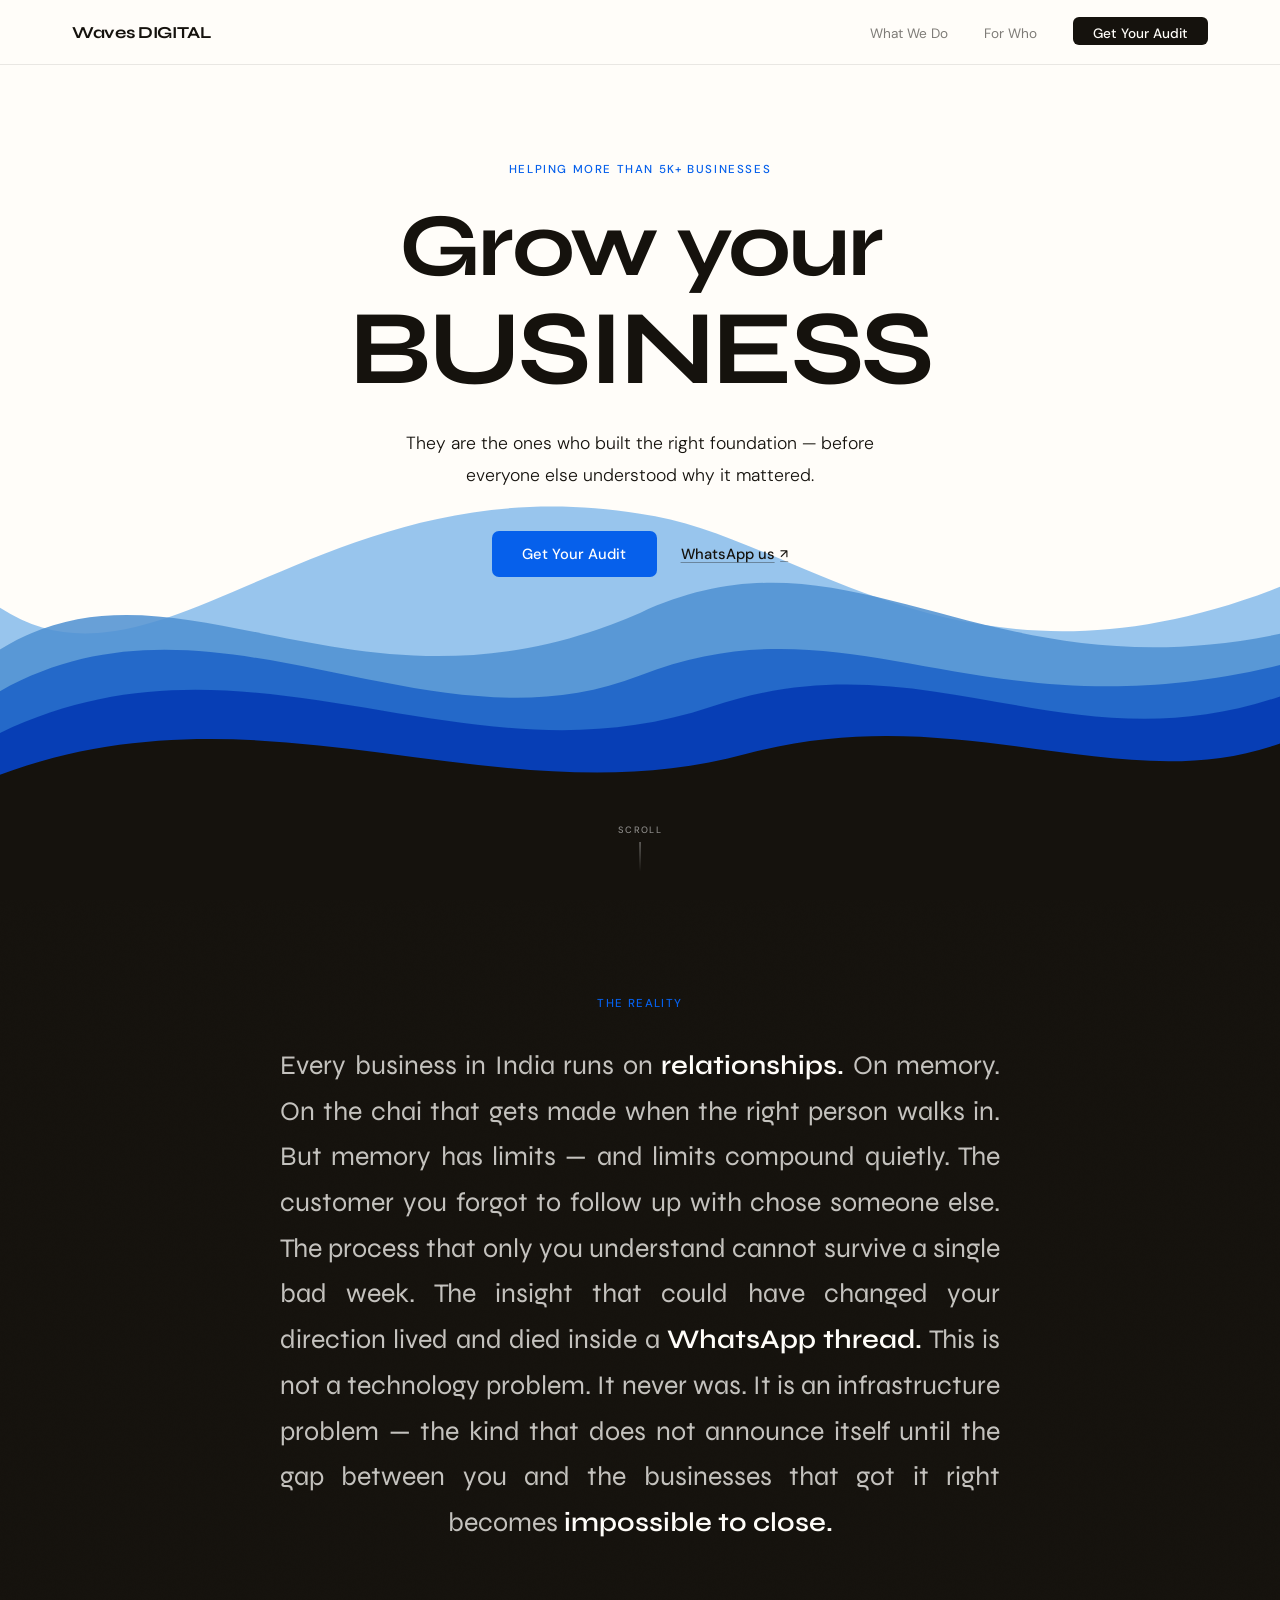
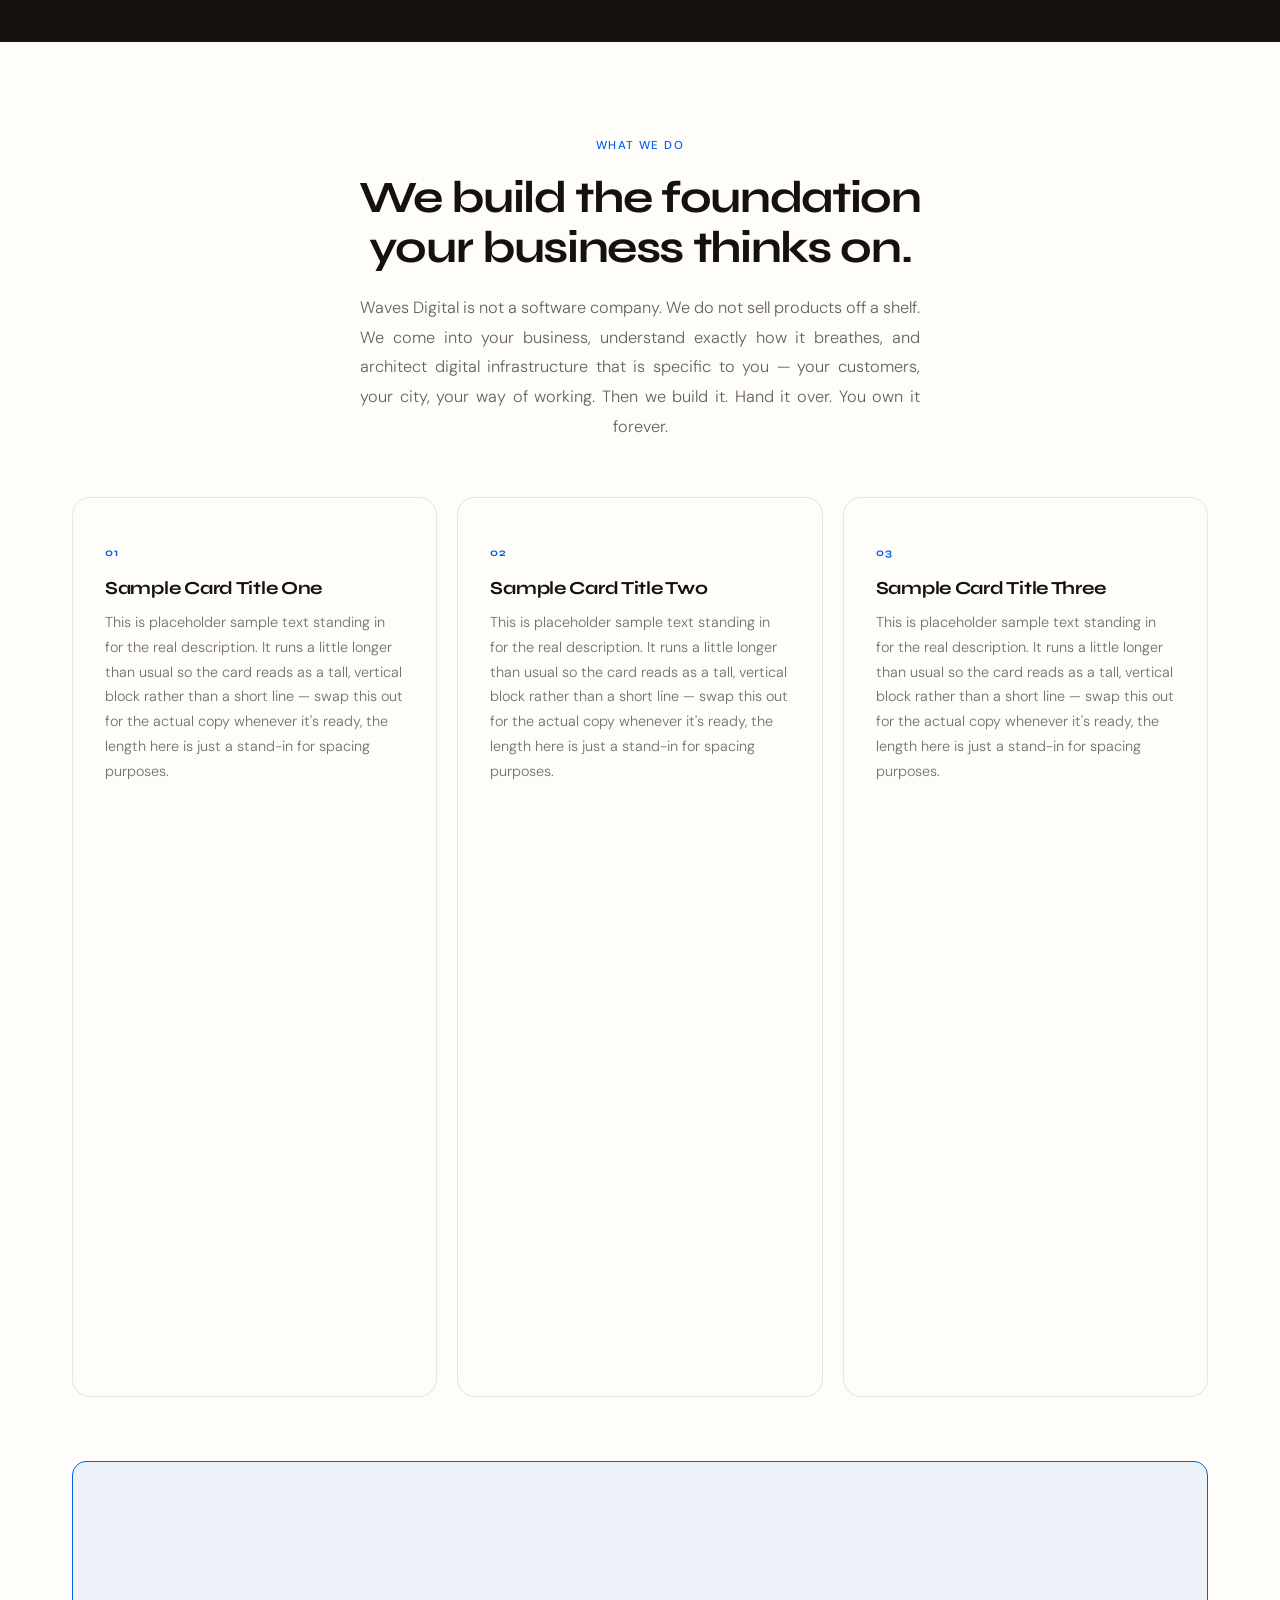
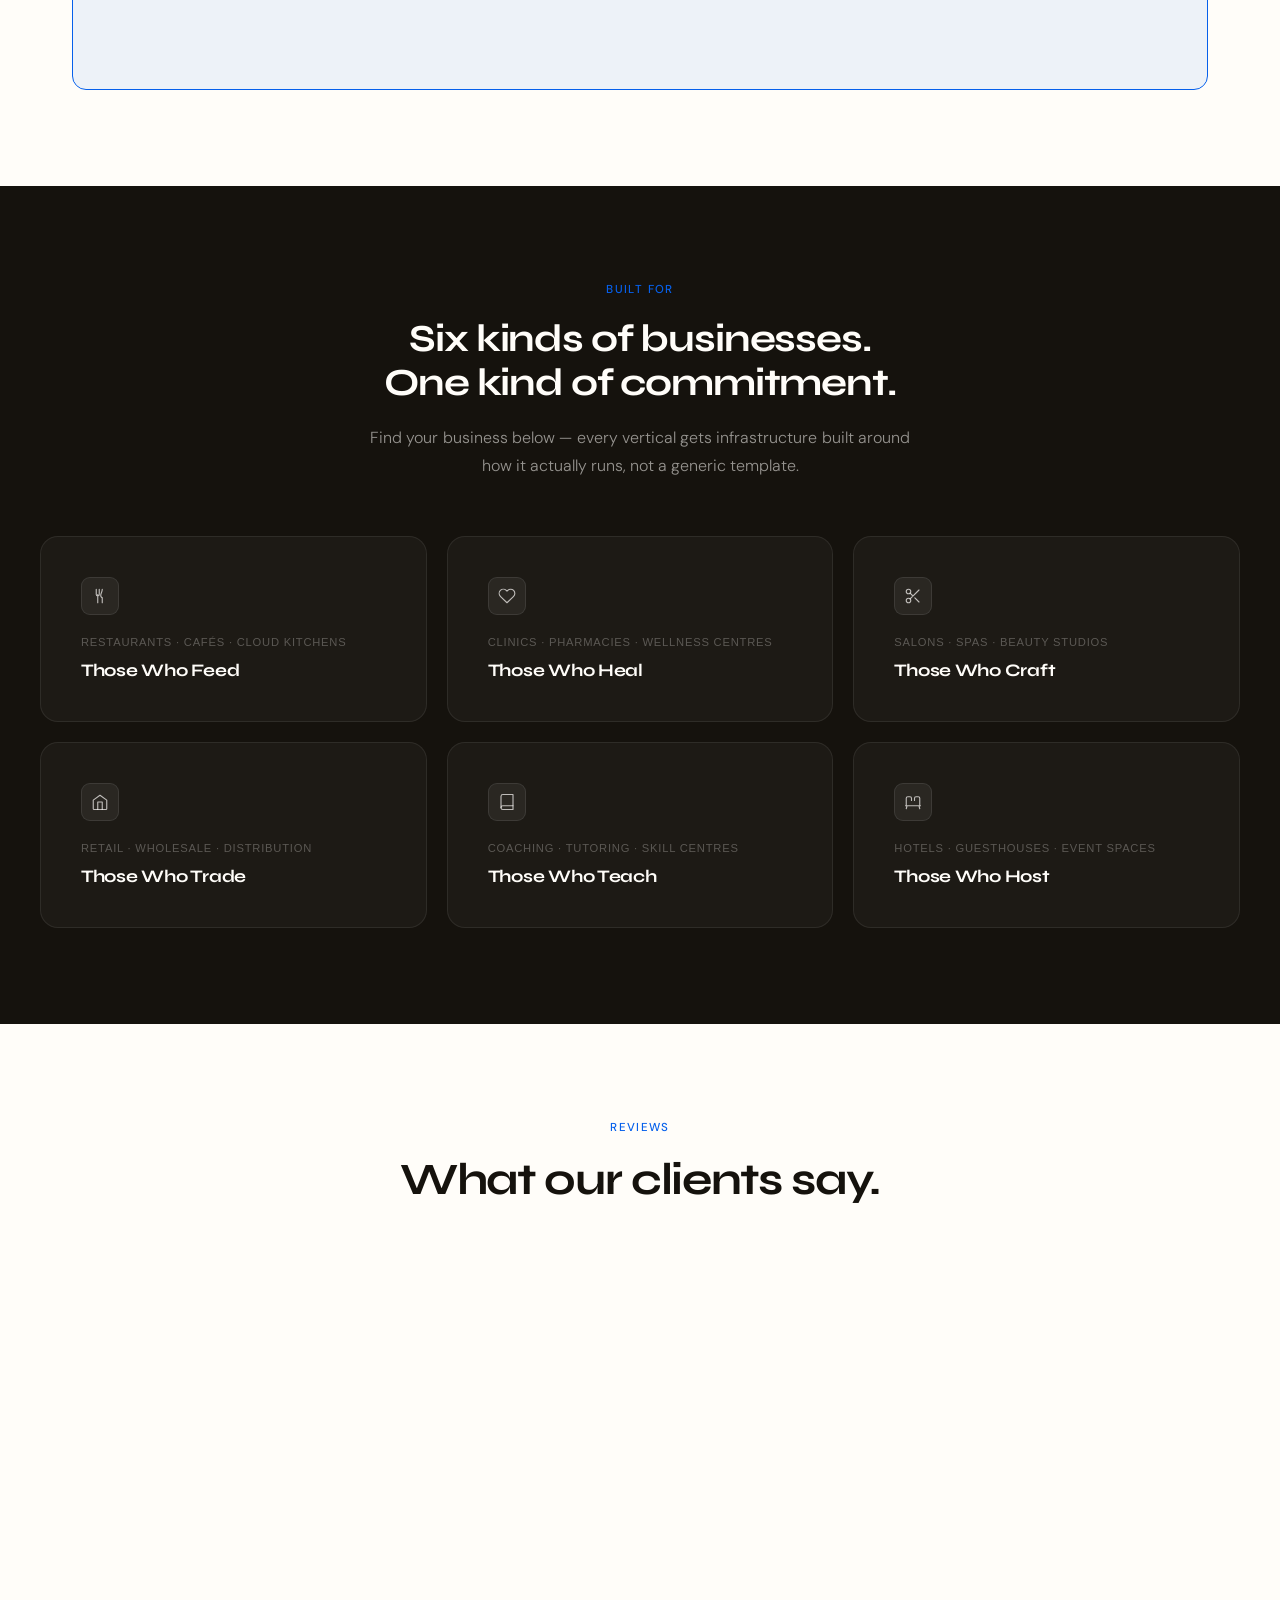
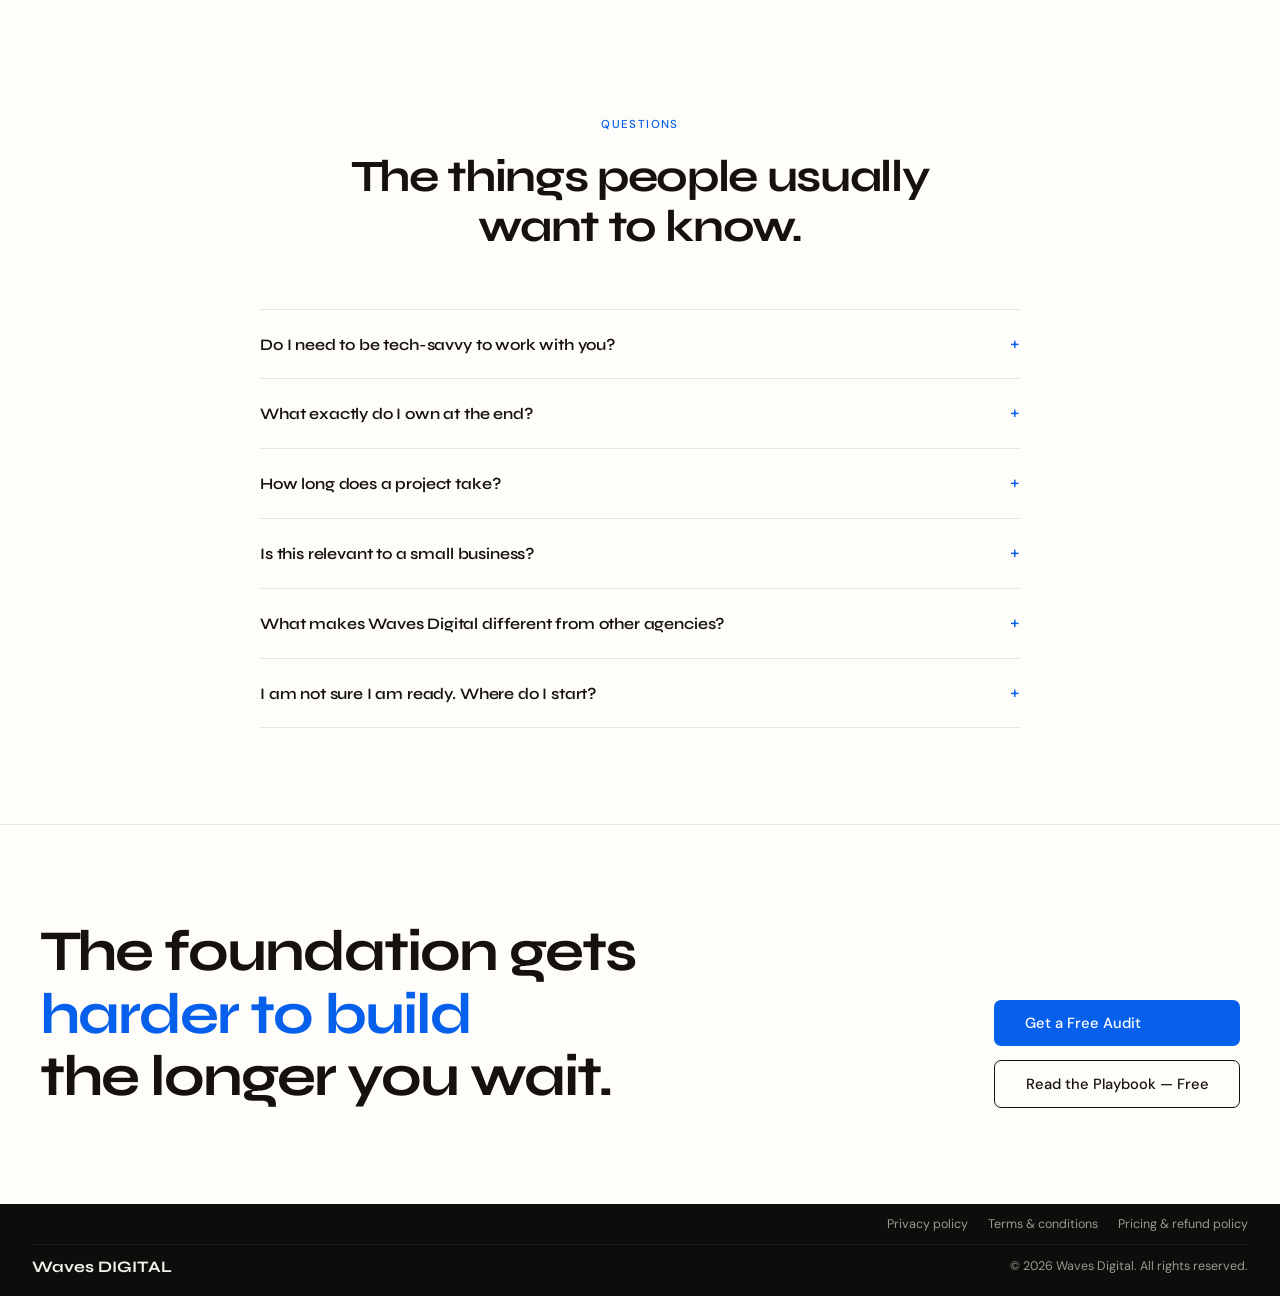
==== commit 3503dc59: "Update index.html" ====
--- a/index.html
+++ b/index.html
@@ -1244,9 +1244,9 @@
 <div class="hero">
 
   <div class="hero-content">
-    <p class="hero-eye">AI Infrastructure for Indian Business</p>
+    <p class="hero-eye">Helping more than 5K+ Businesses</p>
     <h1 class="hero-h1">
-      Grow your<br><span class="hero-h1-big">Business.</span>
+      Grow your<br><span class="hero-h1-big">BUSINESS</span>
     </h1>
     <p class="hero-sub">
       They are the ones who built the right foundation — before everyone else understood why it mattered.
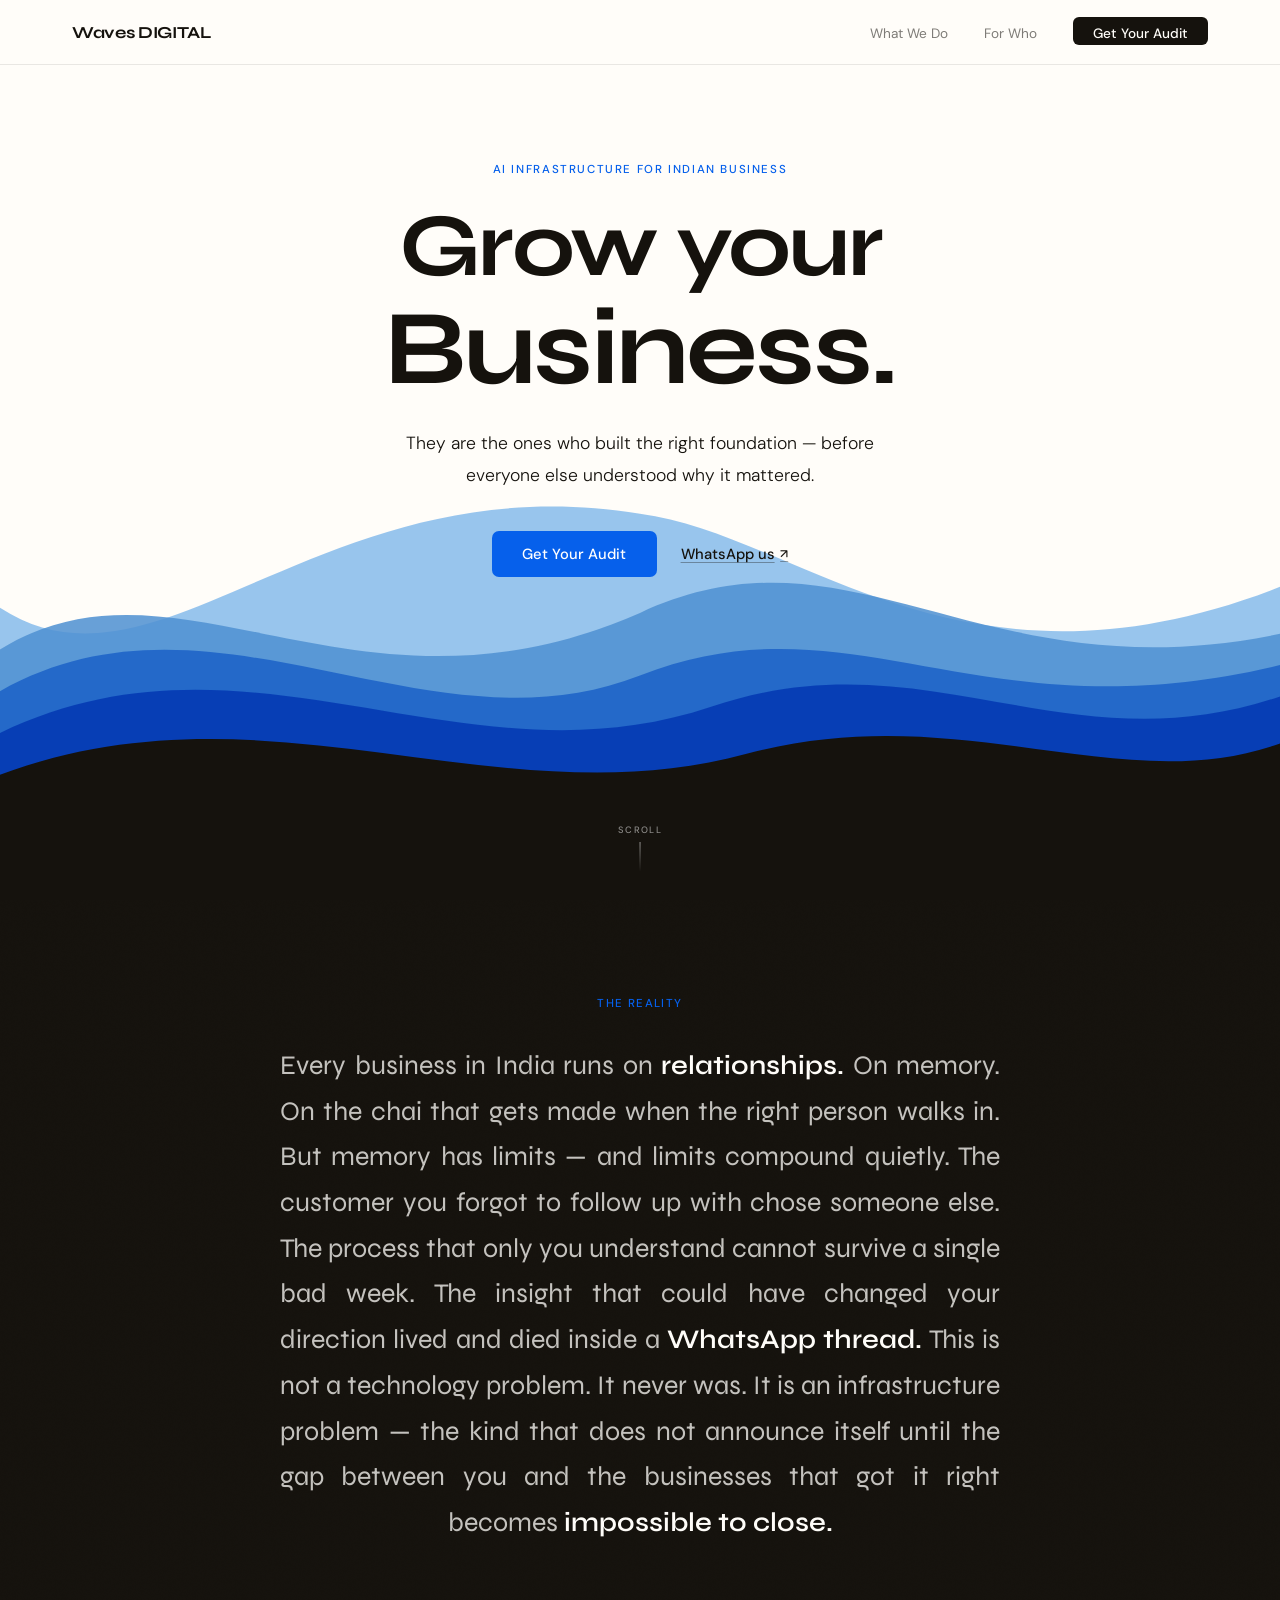
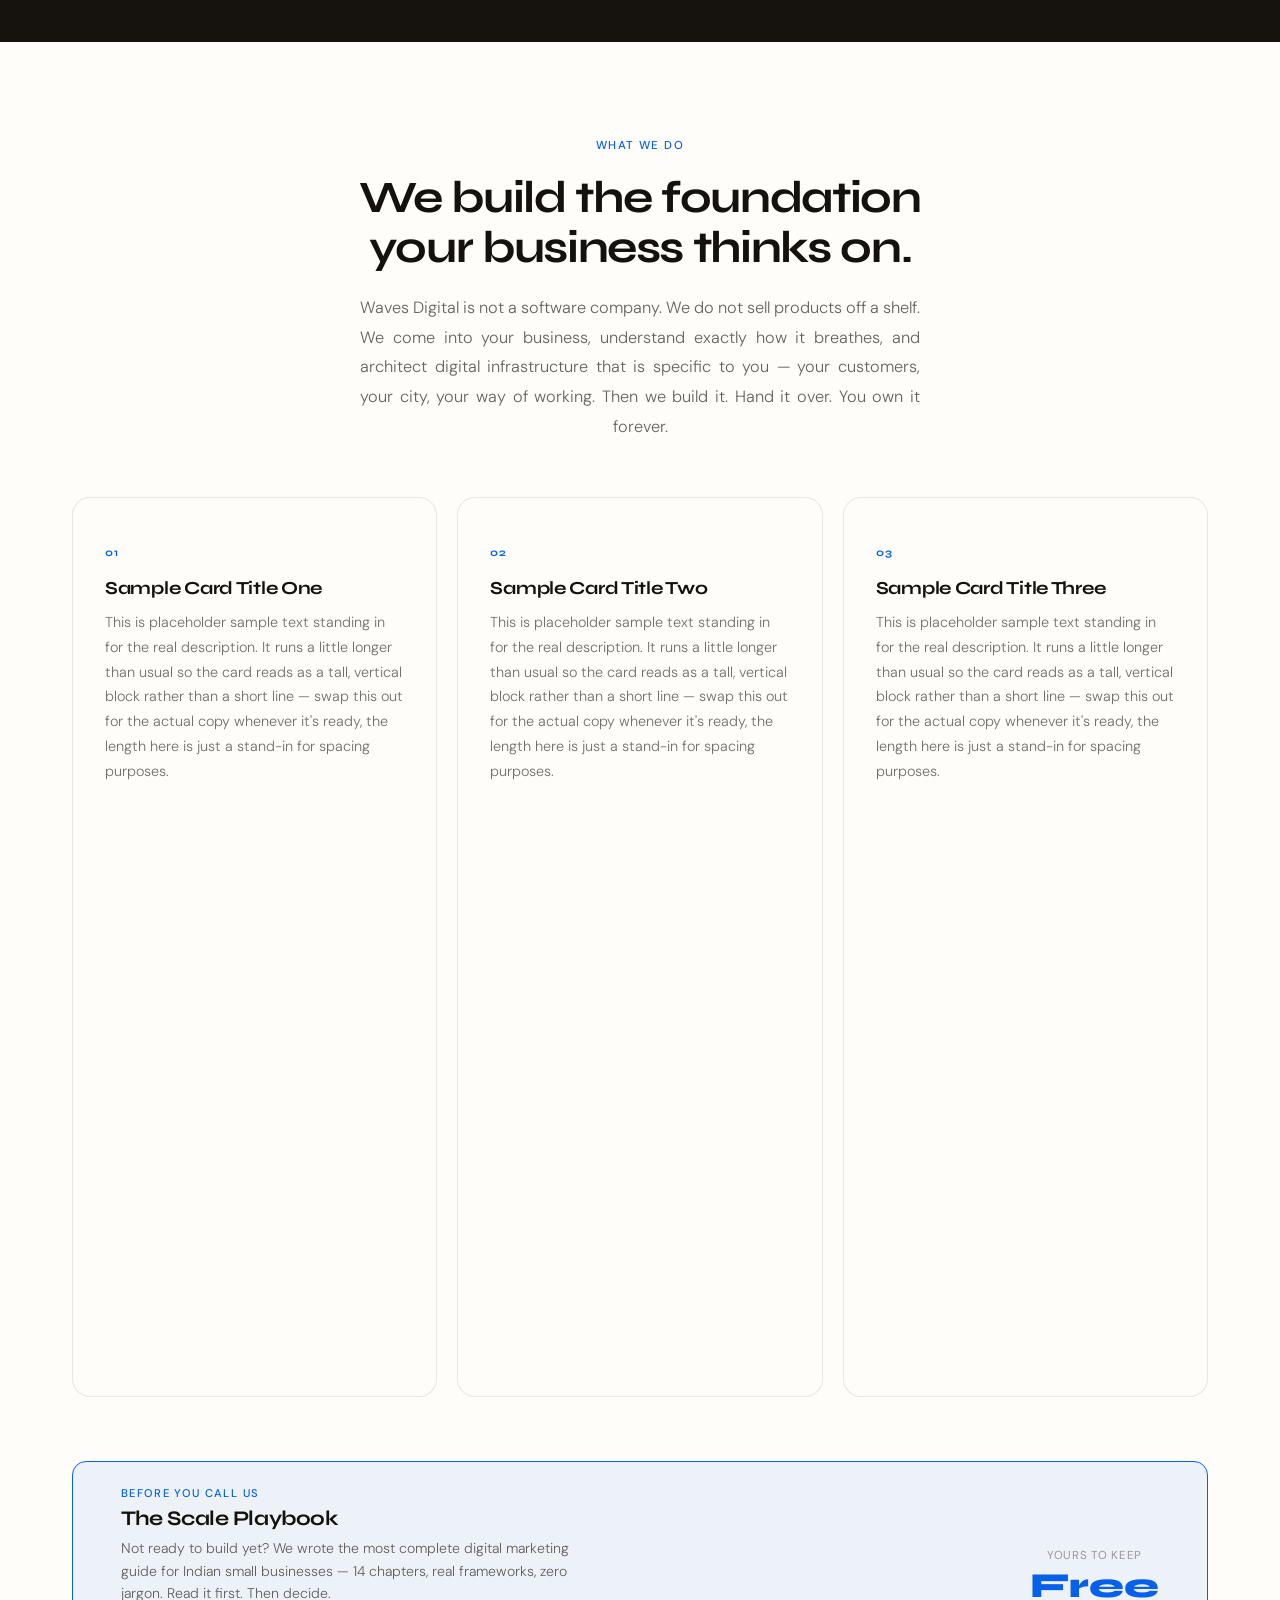
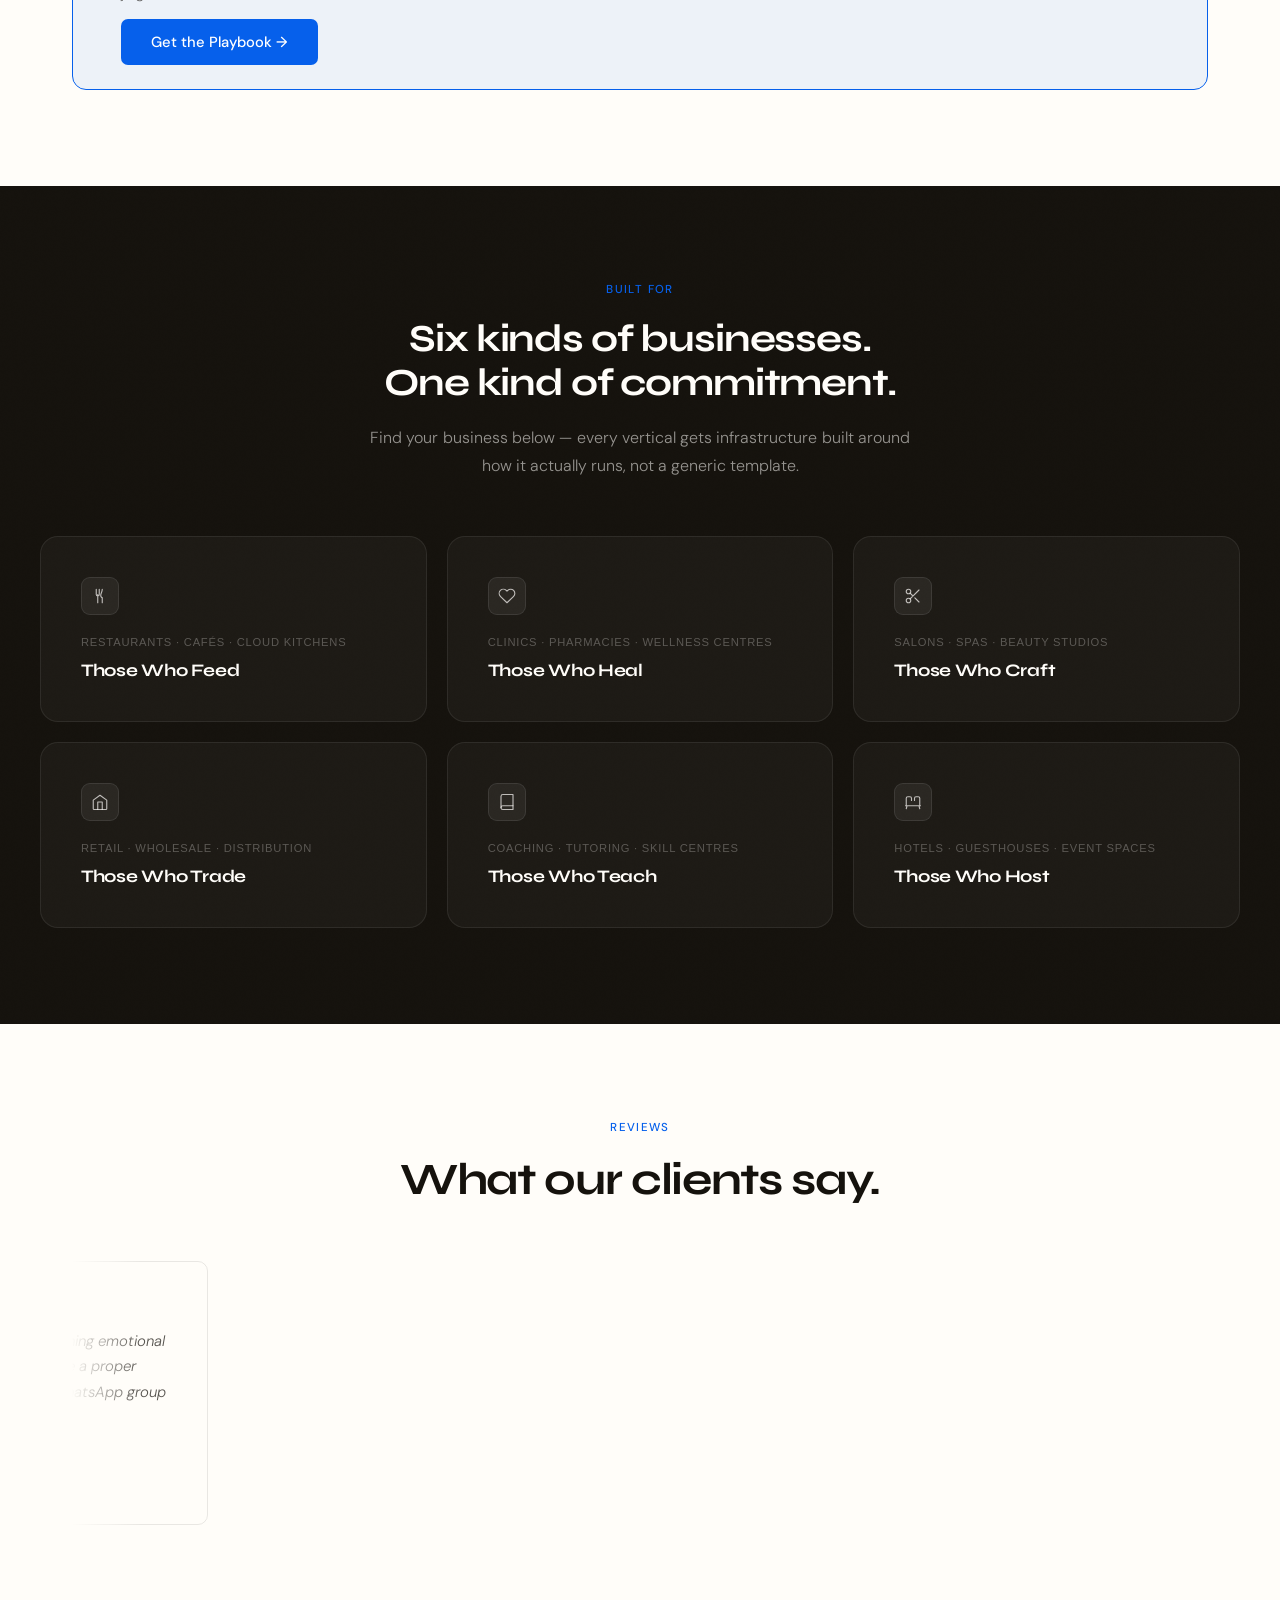
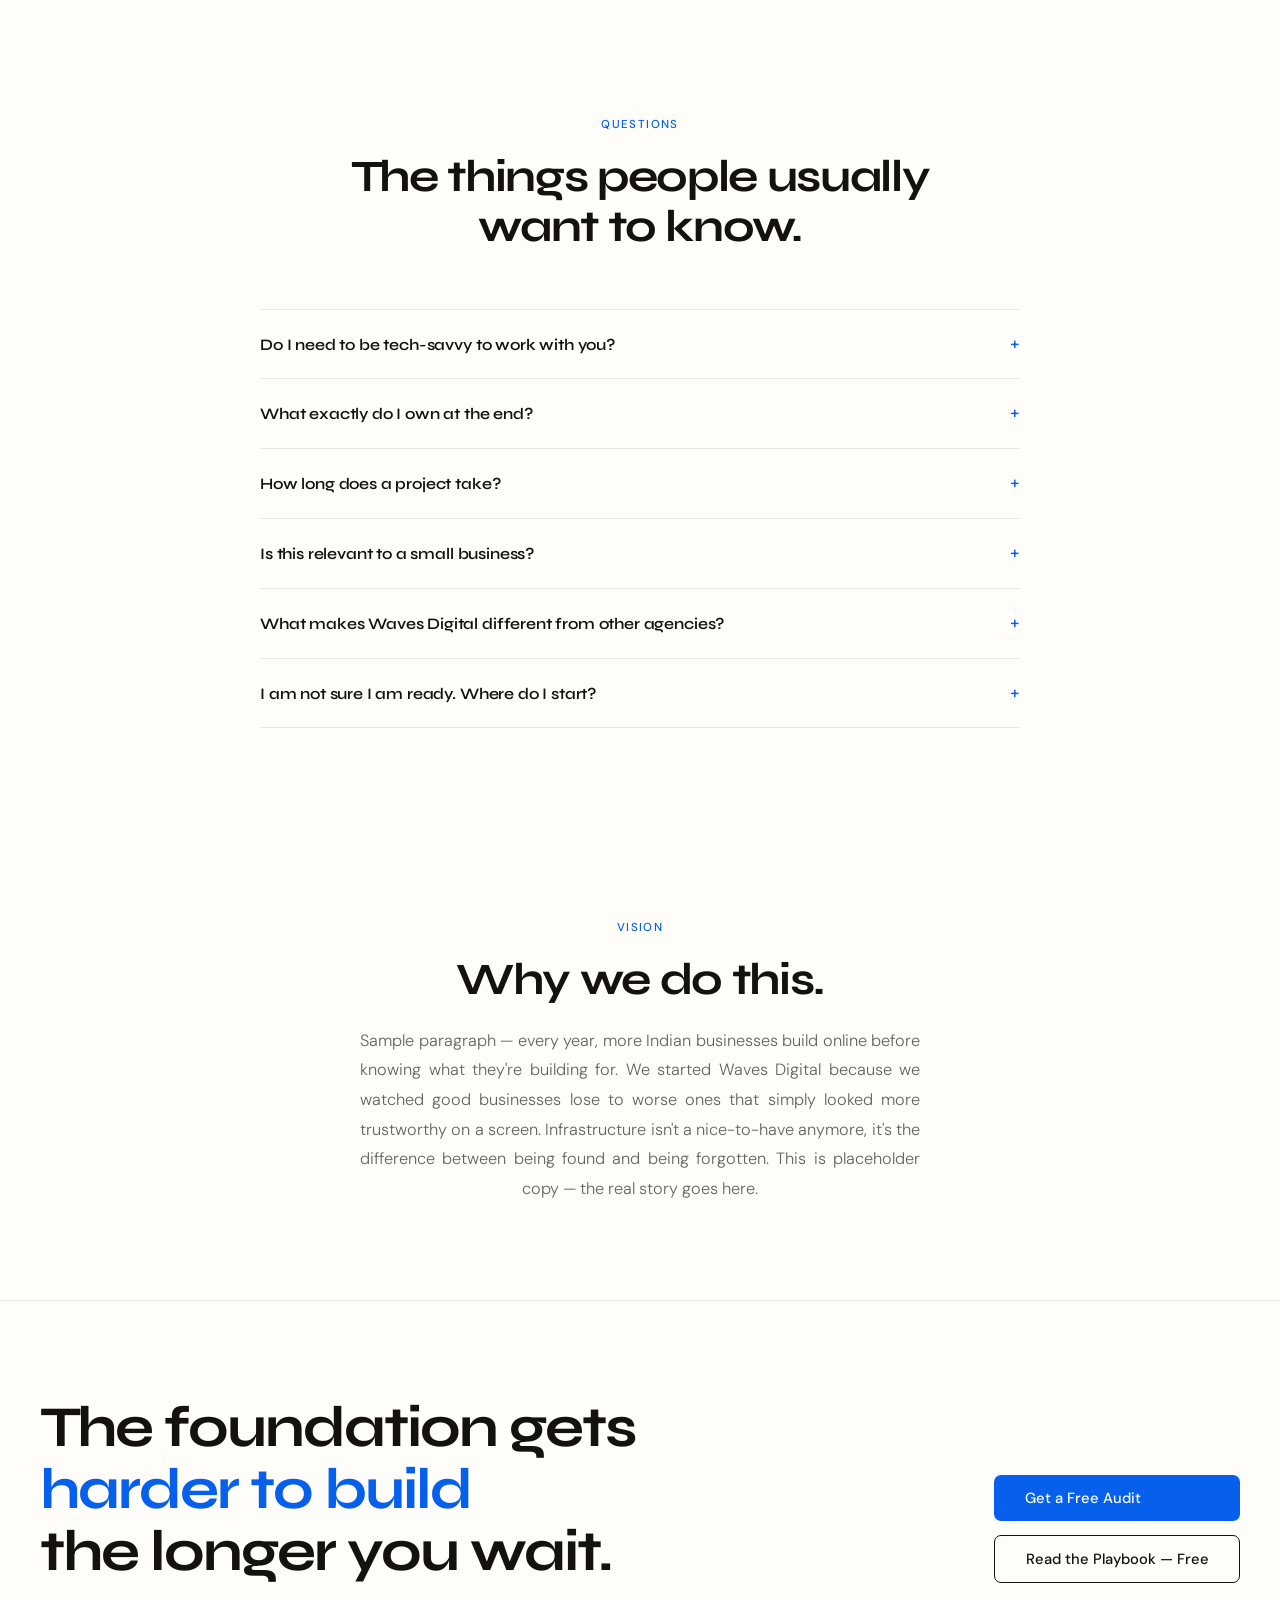
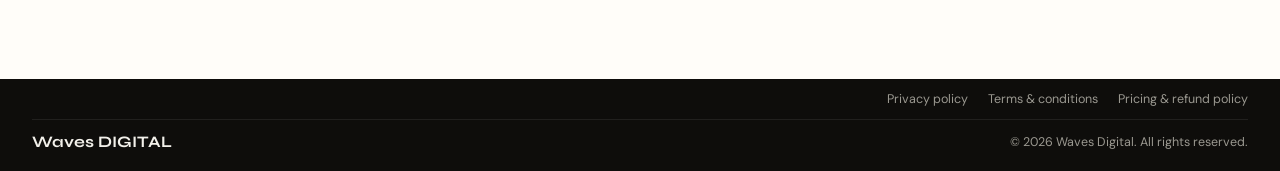
==== commit ee3833c2: "Update index.html" ====
--- a/index.html
+++ b/index.html
@@ -264,15 +264,6 @@
       background: var(--ink);
       color: var(--bg);
     }
-    .link-ghost {
-      font-size: 0.88rem;
-      color: var(--ink);
-      text-decoration: none;
-      opacity: 0.45;
-      transition: opacity 0.2s;
-    }
-    .link-ghost:hover { opacity: 0.9; }
-
     .cta-arrow {
       display: inline-flex;
       align-items: center;
@@ -585,10 +576,11 @@
       padding: 2.5rem;
       background: none;
       border: none;
-      cursor: default;
+      cursor: pointer;
       text-align: left;
-      transition: padding 0.3s ease, flex-direction 0.3s ease;
-    }
+      transition: padding 0.3s ease, flex-direction 0.3s ease, transform var(--dur-base) var(--ease-out-expo);
+    }
+    .vcard-btn:active { transform: scale(0.98); }
     .vcard-icon {
       flex: 0 0 38px;
       width: 38px;
@@ -966,7 +958,6 @@
       .section-body { font-size: 0.95rem; }
     }
   </style>
-  <link rel="stylesheet" href="audit-widget.css">
   <meta name="description" content="The customer database, documented processes, and communication systems your business needs to grow — before waiting costs you customers. One-time projects, yours forever.">
   <link rel="canonical" href="https://wavesdigital.in/">
   <link rel="icon" type="image/png" href="/assets/favicon.png" sizes="96x96">
@@ -1051,8 +1042,10 @@
     opacity:0.6;
     min-width:44px; min-height:44px;
     display:flex; align-items:center; justify-content:center;
+    transition: opacity var(--dur-base) ease, transform var(--dur-base) var(--ease-out-expo);
   }
   #wd-legal-modal .wd-legal-close:hover{ opacity:1; }
+  #wd-legal-modal .wd-legal-close:active{ transform: scale(0.92); }
 
   #wd-legal-modal .wd-legal-tabs{
     display:flex;
@@ -1244,9 +1237,9 @@
 <div class="hero">
 
   <div class="hero-content">
-    <p class="hero-eye">Helping more than 5K+ Businesses</p>
+    <p class="hero-eye">AI Infrastructure for Indian Business</p>
     <h1 class="hero-h1">
-      Grow your<br><span class="hero-h1-big">BUSINESS</span>
+      Grow your<br><span class="hero-h1-big">Business.</span>
     </h1>
     <p class="hero-sub">
       They are the ones who built the right foundation — before everyone else understood why it mattered.
@@ -1566,6 +1559,16 @@
       <div class="faq-body"><p>Start with the free audit. Ten minutes. We look at your current digital presence, ask the right questions, and tell you honestly where you stand and what needs to change first. No obligation, no pitch — just clarity.</p></div>
     </div>
 
+  </div>
+</div>
+
+<div class="section" id="why">
+  <div class="r">
+    <p class="section-eye">Vision</p>
+    <h2 class="section-h2">Why we do this.</h2>
+    <p class="section-body">
+      Sample paragraph — every year, more Indian businesses build online before knowing what they're building for. We started Waves Digital because we watched good businesses lose to worse ones that simply looked more trustworthy on a screen. Infrastructure isn't a nice-to-have anymore, it's the difference between being found and being forgotten. This is placeholder copy — the real story goes here.
+    </p>
   </div>
 </div>
 
@@ -1751,23 +1754,4 @@
   }
 </script>
 </body>
-  <div class="modal-overlay" id="modalOverlay">
-  <div class="modal-card">
-    <button class="modal-close" onclick="WDA.closeAuditModal()" aria-label="Close">
-      <svg viewBox="0 0 24 24" stroke="currentColor" stroke-width="2" fill="none" stroke-linecap="round"><path d="M5 5l14 14M19 5L5 19"/></svg>
-    </button>
-    <div class="topbar">
-      <div class="topbar-inner">
-        <div class="brand">Waves <span>Digital</span></div>
-        <div id="stepLabel" style="font-size:12px;color:var(--ink-soft);"></div>
-      </div>
-      <div class="progress-track"><div class="progress-fill" id="progressFill"></div></div>
-    </div>
-    <div class="wrap">
-      <div id="app"></div>
-    </div>
-  </div>
-</div>
-<script src="audit-widget.js"></script>
-</body>
 </html>
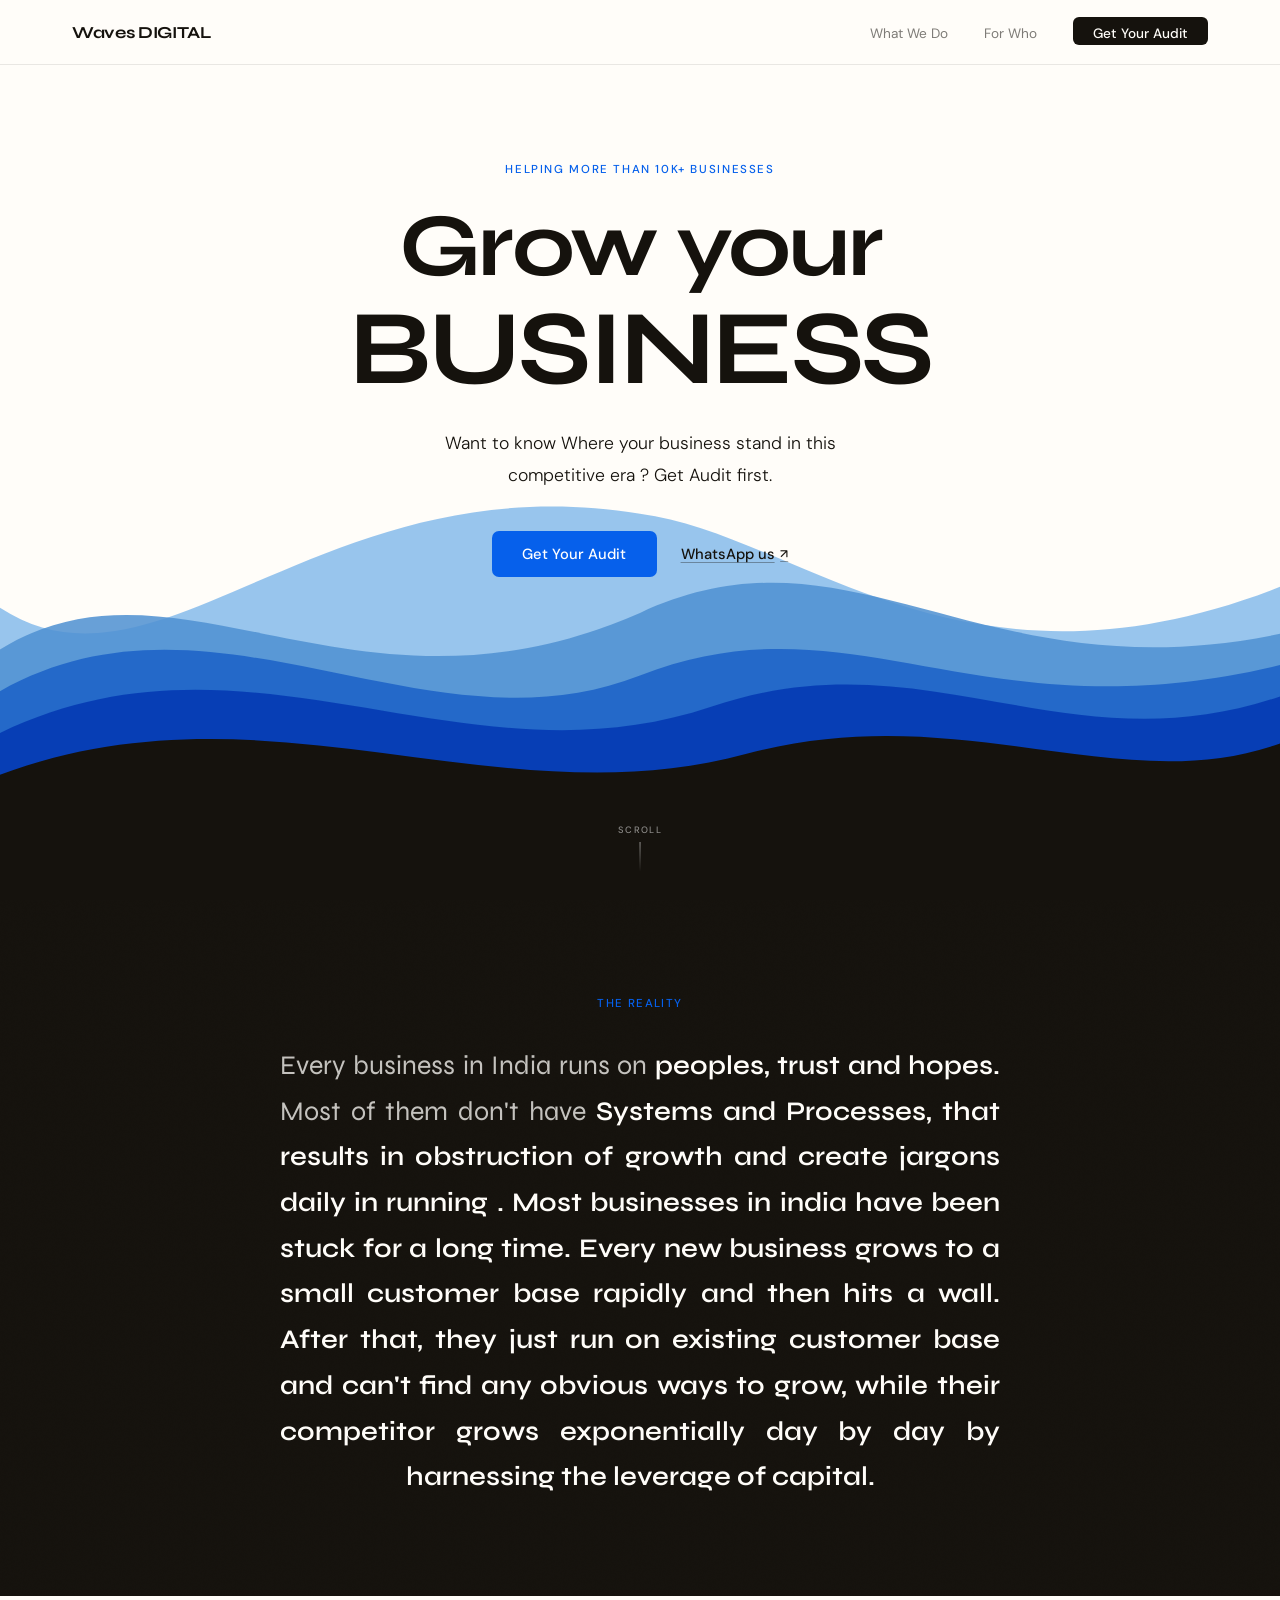
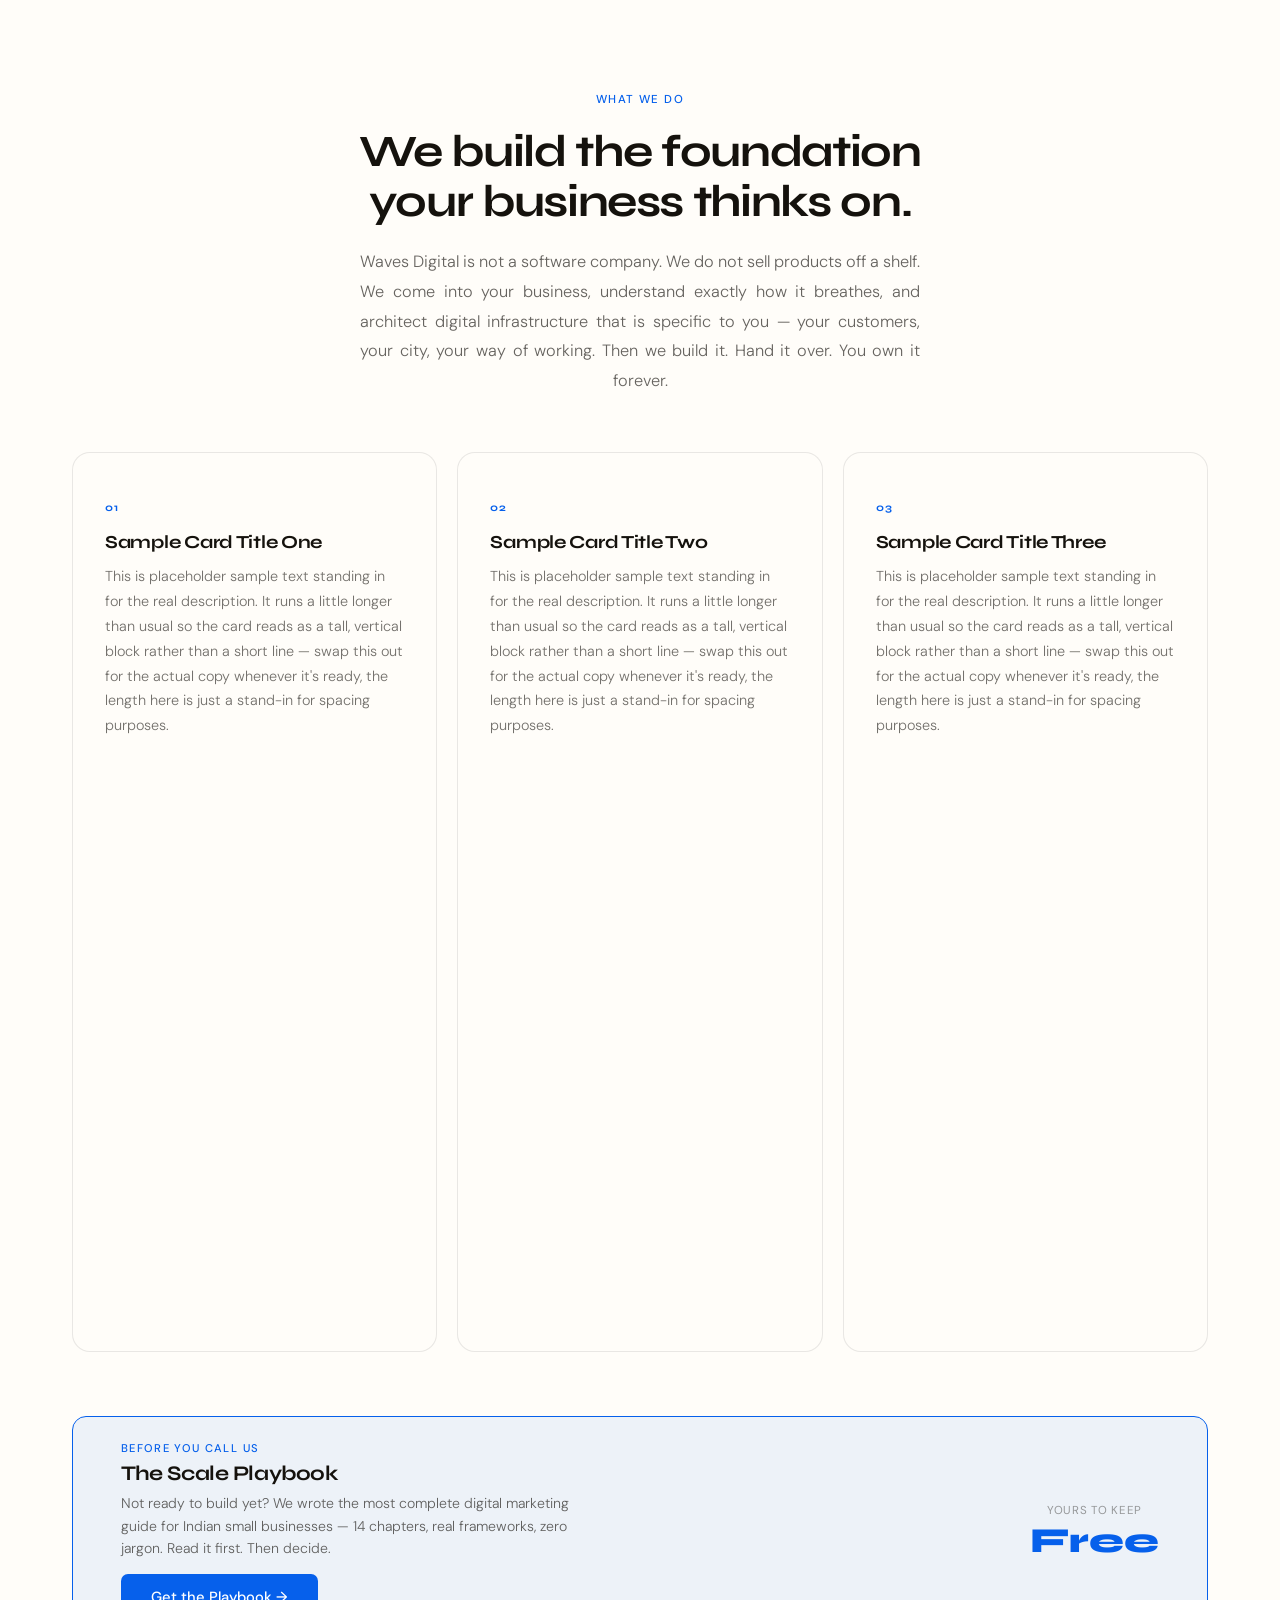
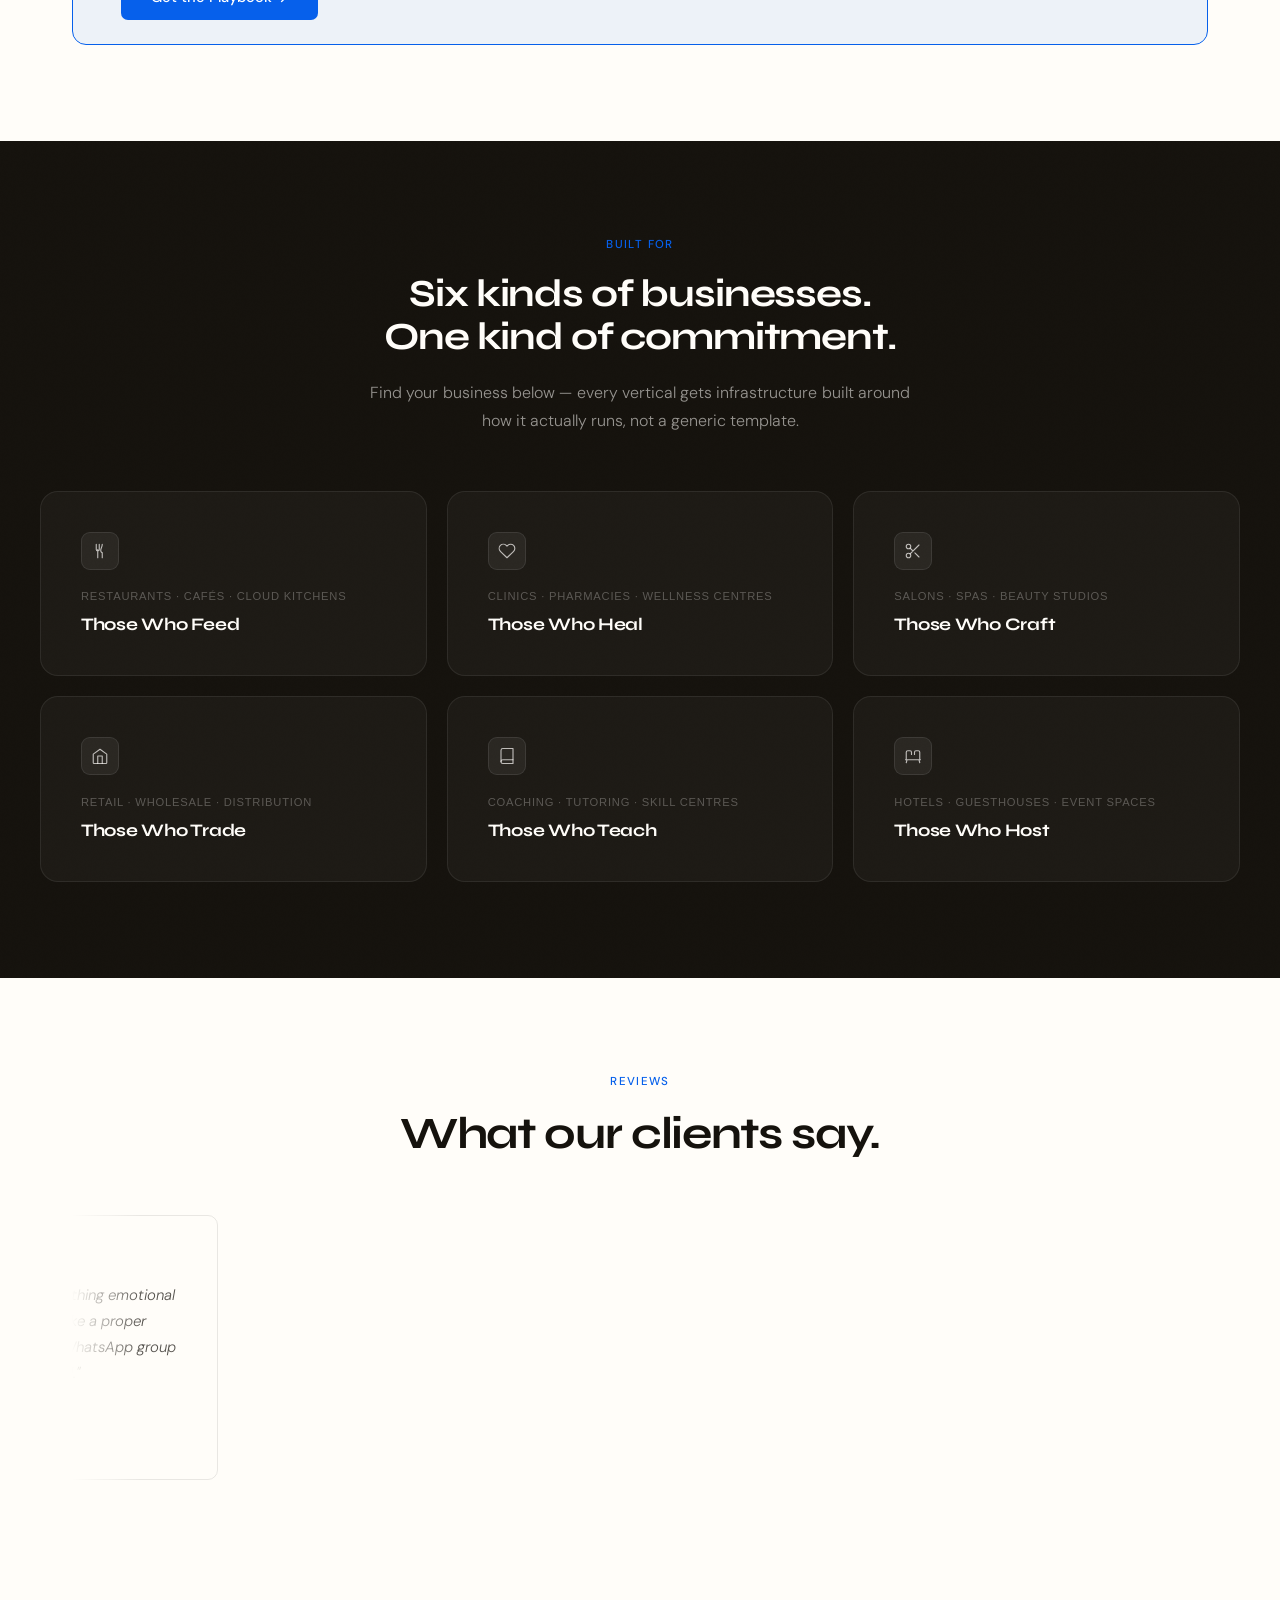
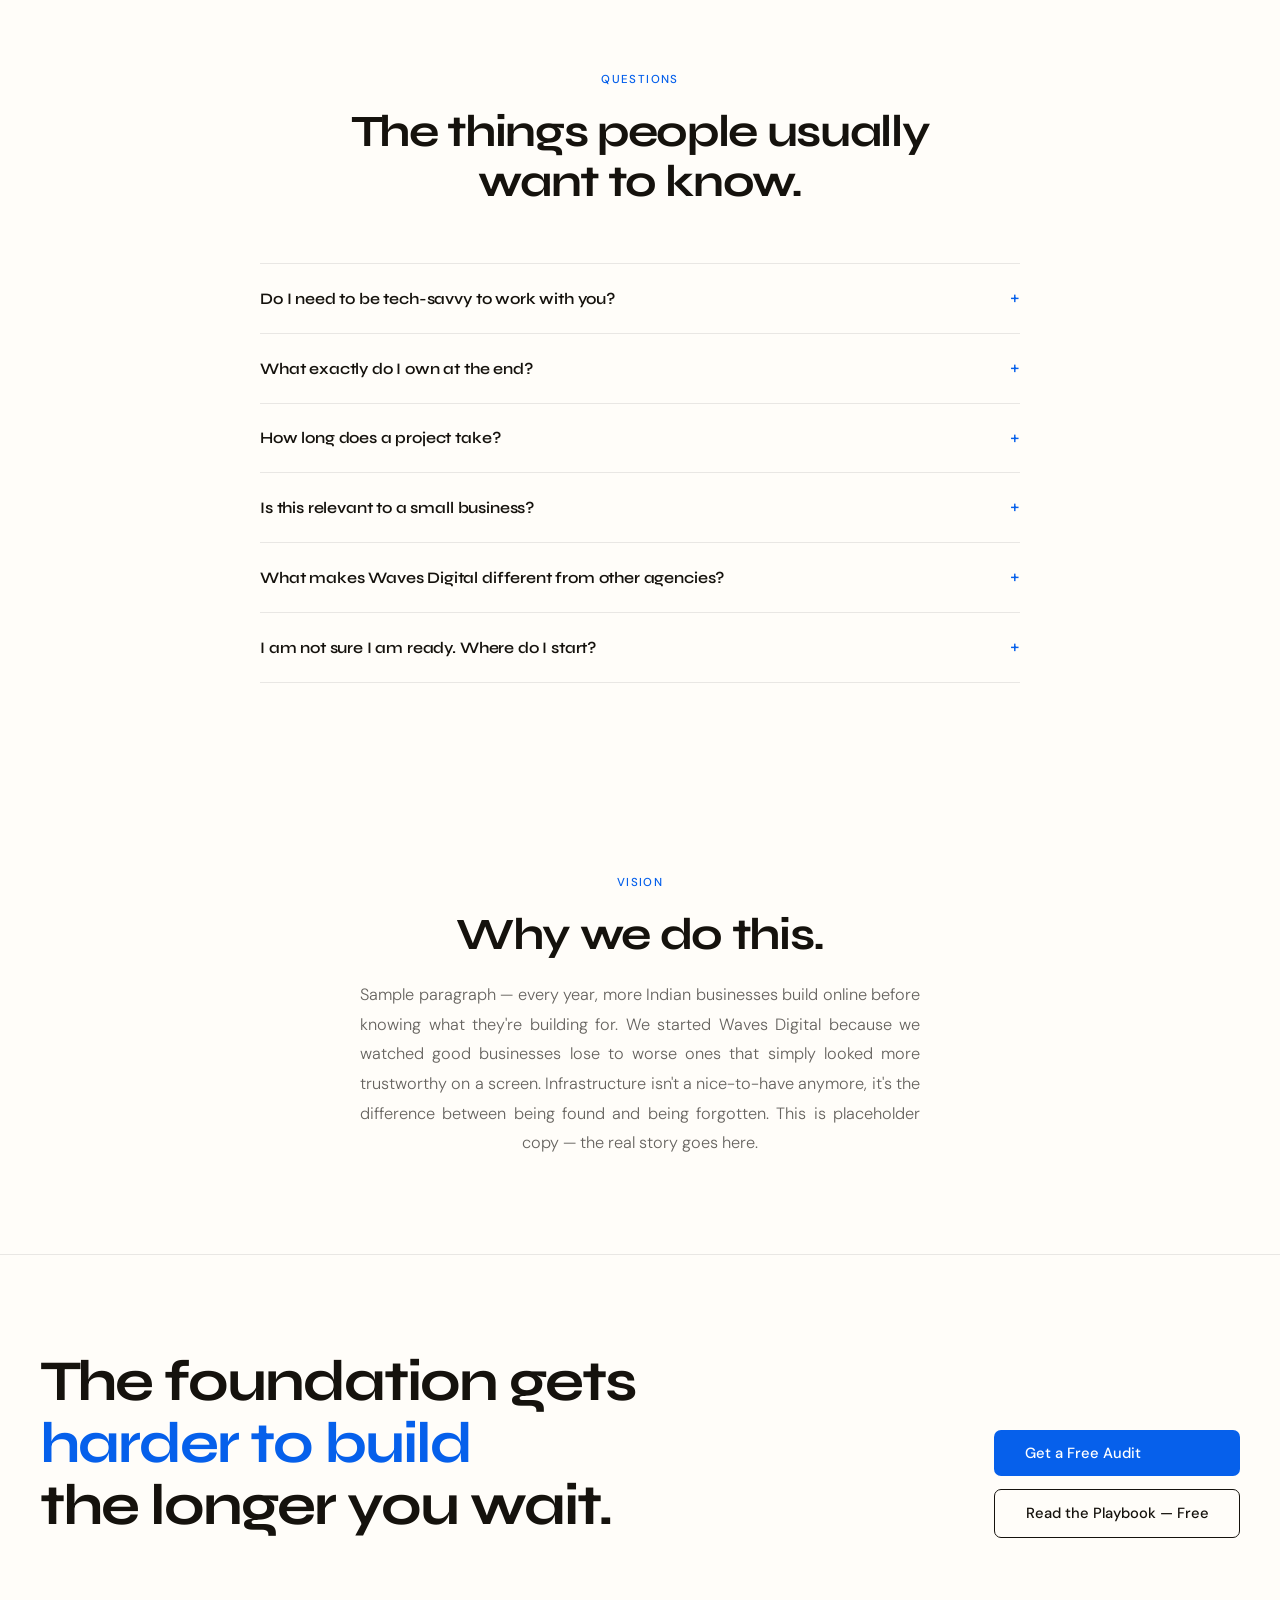
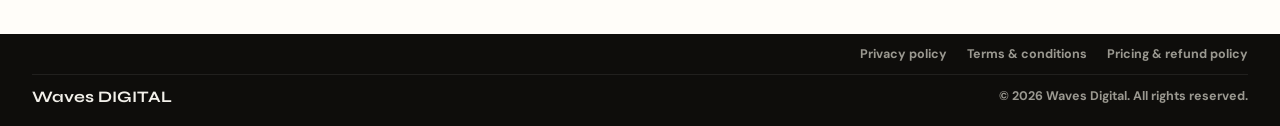
==== commit 4c0fa61f: "Update index.html" ====
--- a/index.html
+++ b/index.html
@@ -1237,12 +1237,12 @@
 <div class="hero">
 
   <div class="hero-content">
-    <p class="hero-eye">AI Infrastructure for Indian Business</p>
+    <p class="hero-eye">Helping more than 10K+ Businesses</p>
     <h1 class="hero-h1">
-      Grow your<br><span class="hero-h1-big">Business.</span>
+      Grow your<br><span class="hero-h1-big">BUSINESS</span>
     </h1>
     <p class="hero-sub">
-      They are the ones who built the right foundation — before everyone else understood why it mattered.
+      Want to know Where your business stand in this competitive era ? Get Audit first.
     </p>
     <div class="hero-btns">
       <a class="btn btn-solid" href="audit.html">Get Your Audit</a>
@@ -1285,7 +1285,7 @@
   <div class="reality-inner r">
     <p class="reality-eye">The Reality</p>
     <p class="reality-para">
-      Every business in India runs on <strong>relationships.</strong> On memory. On the chai that gets made when the right person walks in. But memory has limits — and limits compound quietly. The customer you forgot to follow up with chose someone else. The process that only you understand cannot survive a single bad week. The insight that could have changed your direction lived and died inside a <strong>WhatsApp thread.</strong> This is not a technology problem. It never was. It is an infrastructure problem — the kind that does not announce itself until the gap between you and the businesses that got it right becomes <strong>impossible to close.</strong>
+      Every business in India runs on <strong>peoples<strong>, <strong>trust</strong> and </strong>hopes. </strong> Most of them don't have <strong>Systems<strong> and <strong>Processes</strong>, that results in obstruction of growth and create jargons daily in running . Most businesses in india have been stuck for a long time. Every new business grows to a small customer base rapidly and then hits a wall. After that, they just run on existing customer base and can't find any obvious ways to grow, while their competitor grows exponentially day by day by harnessing the leverage of capital.
     </p>
   </div>
 </div>
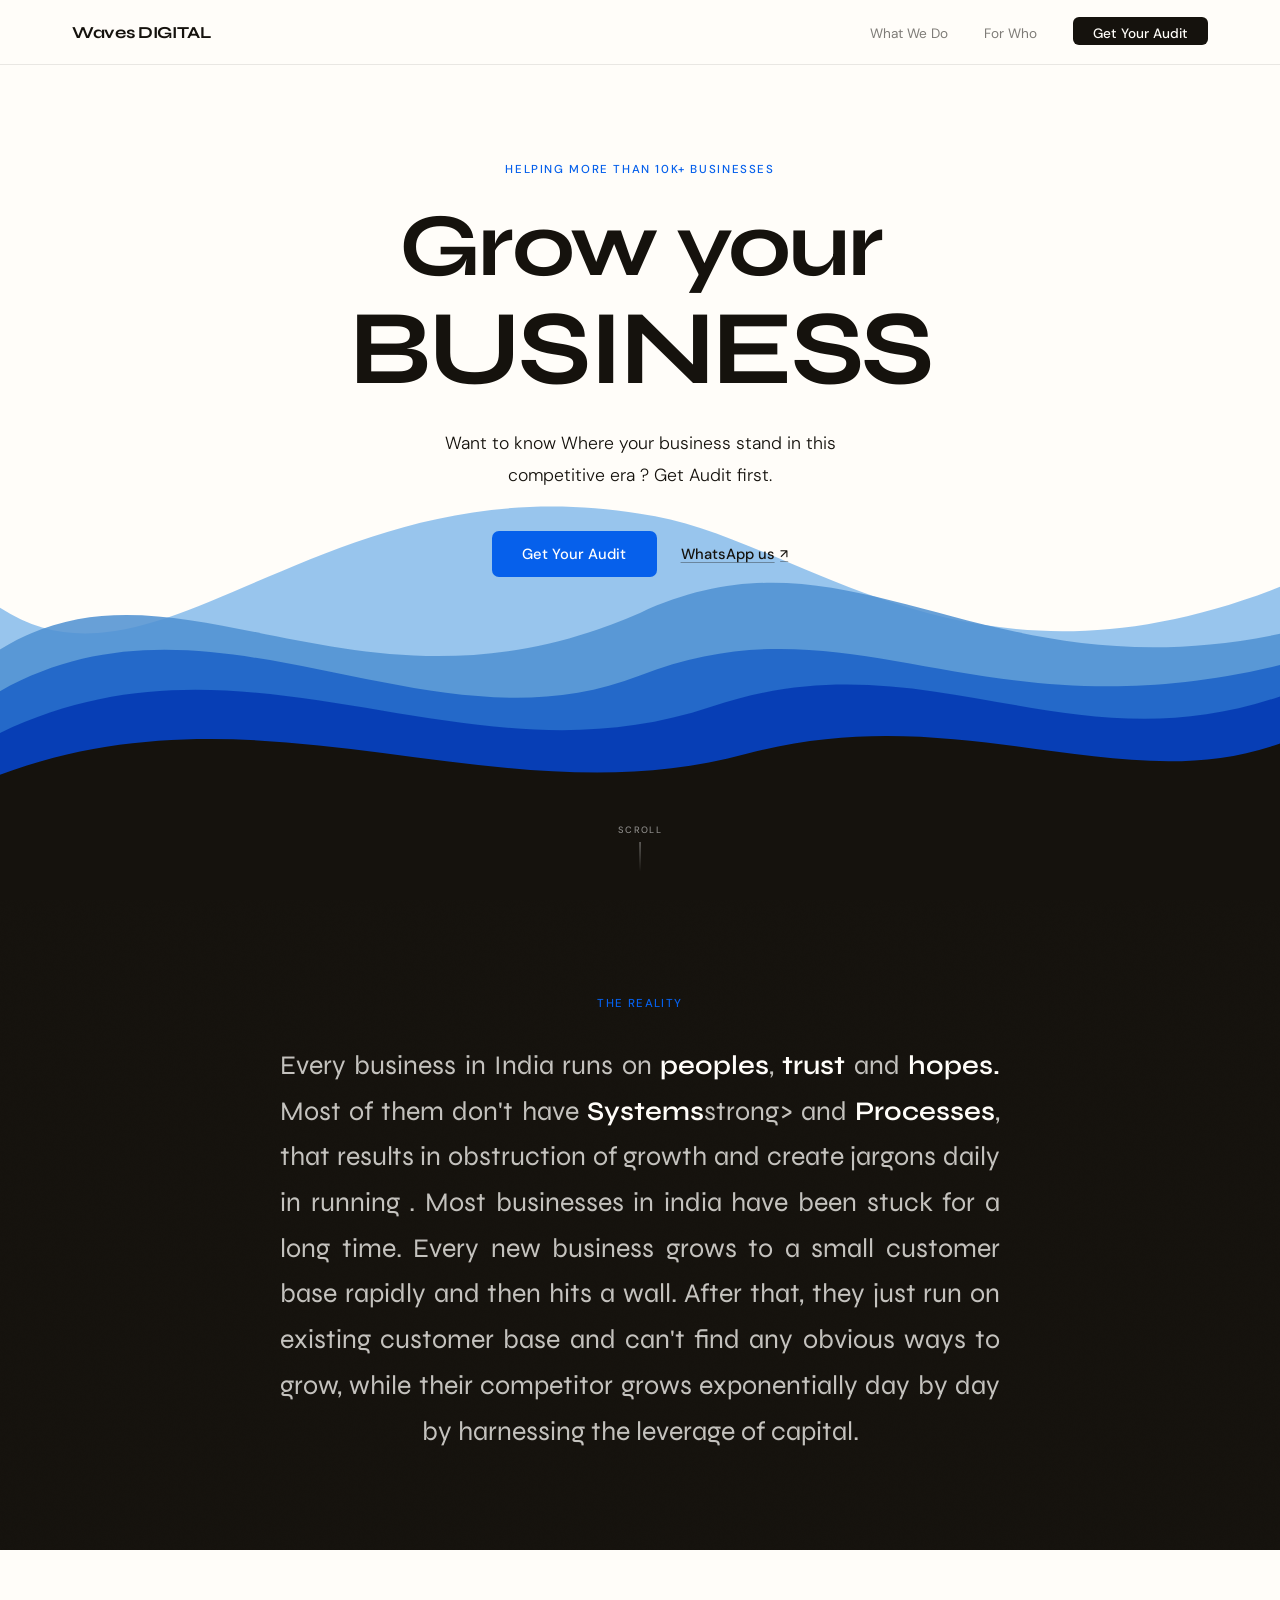
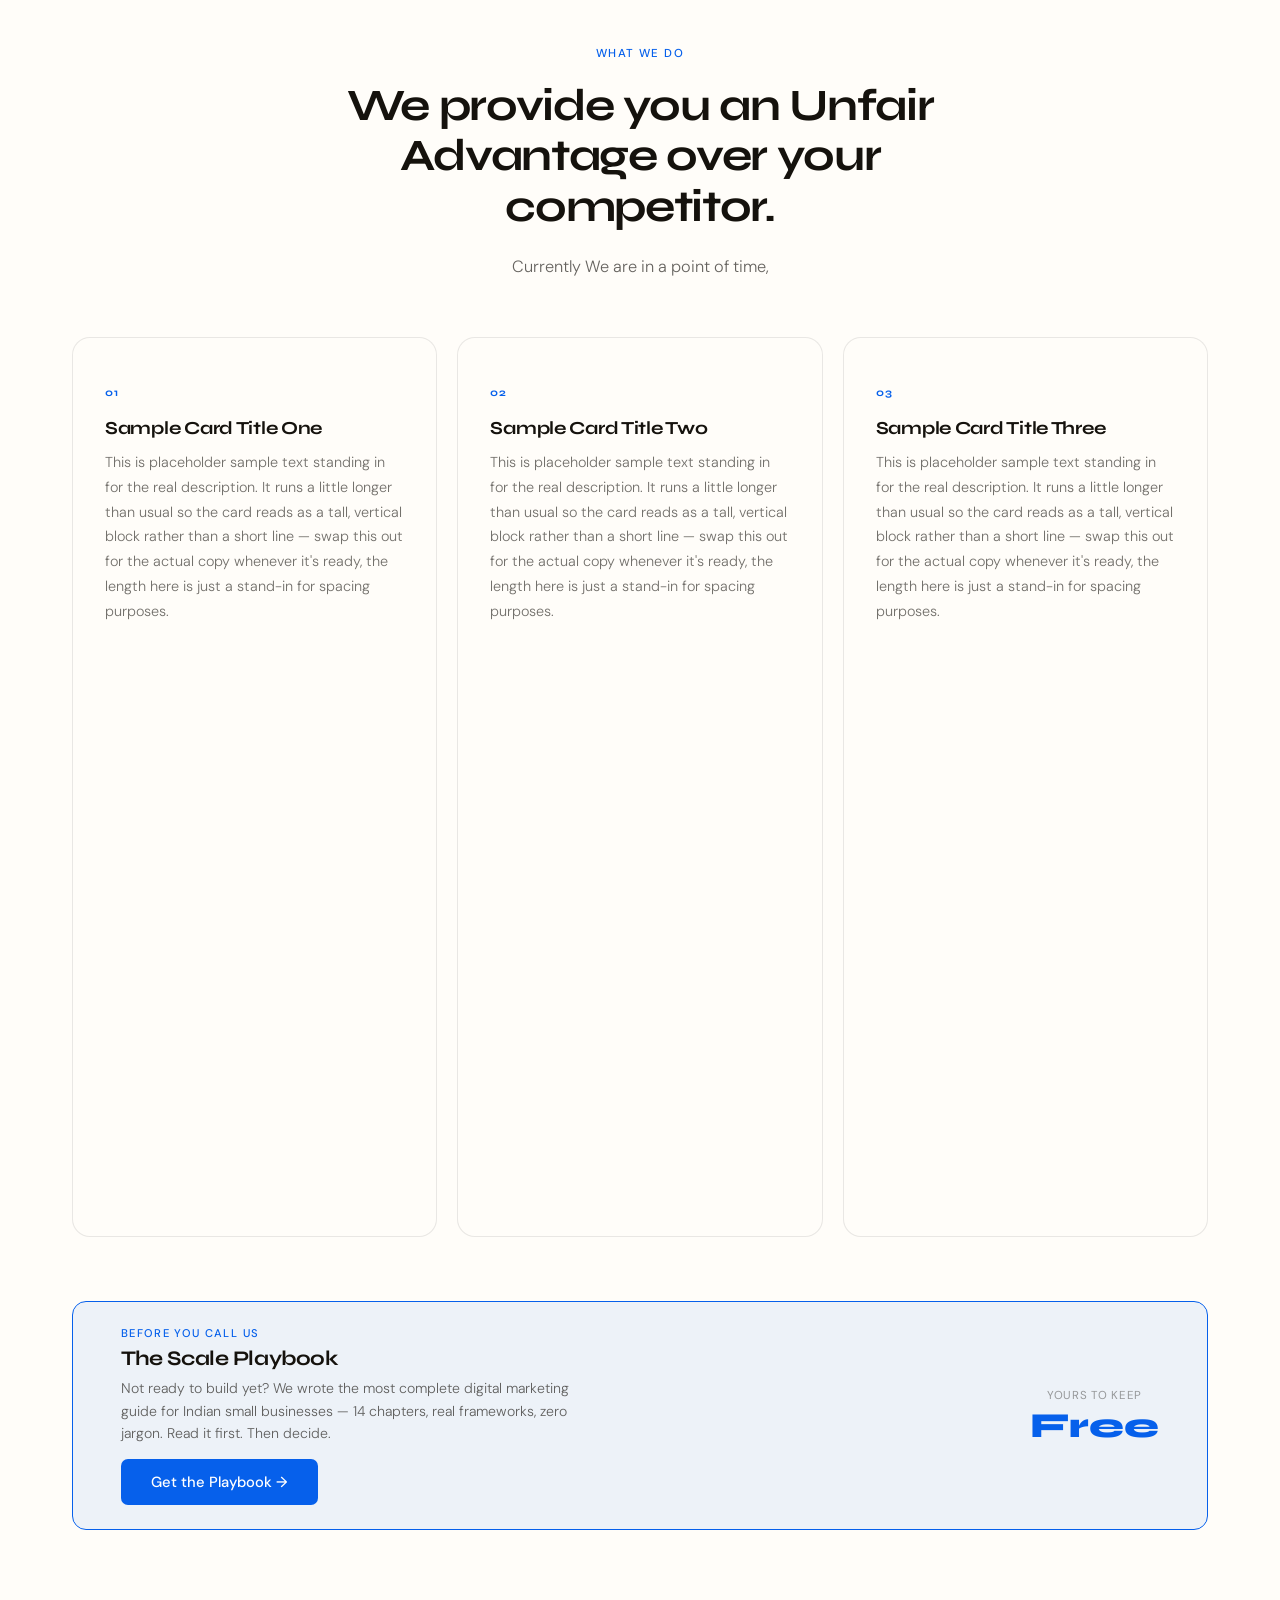
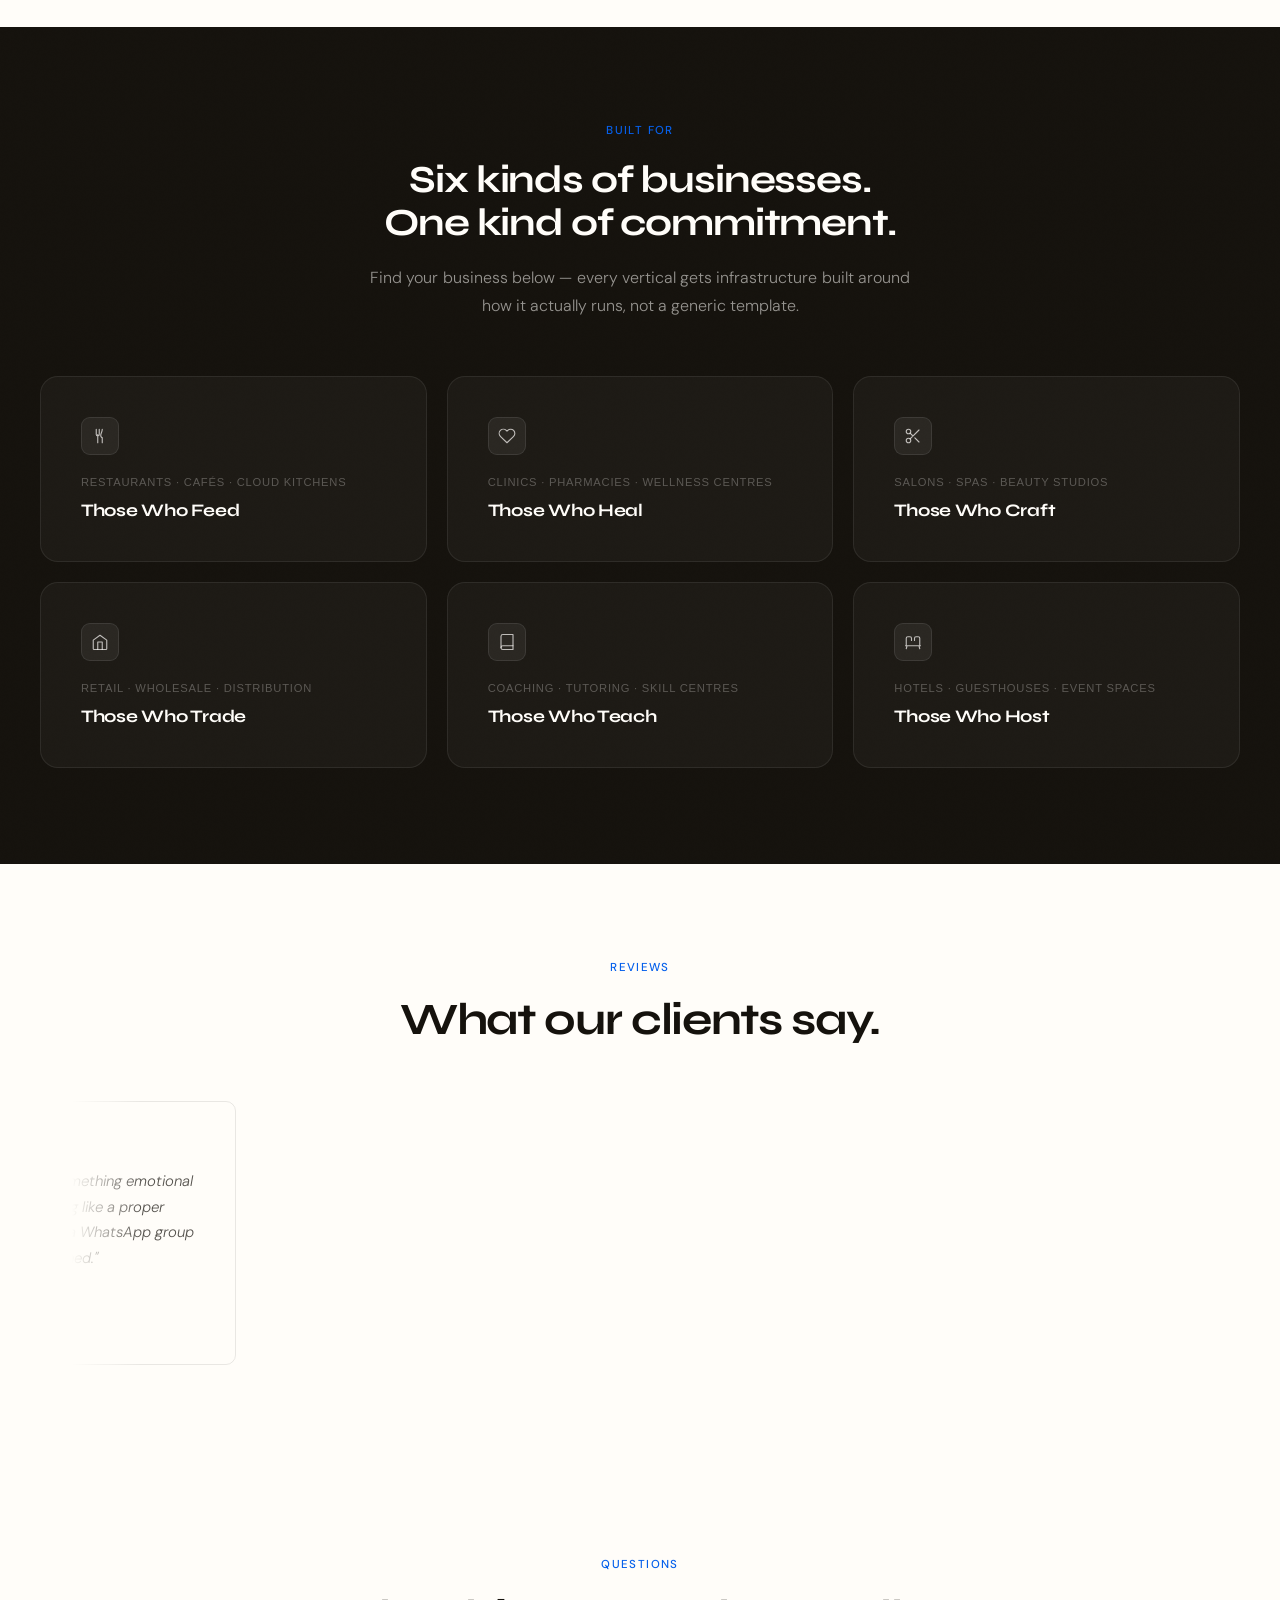
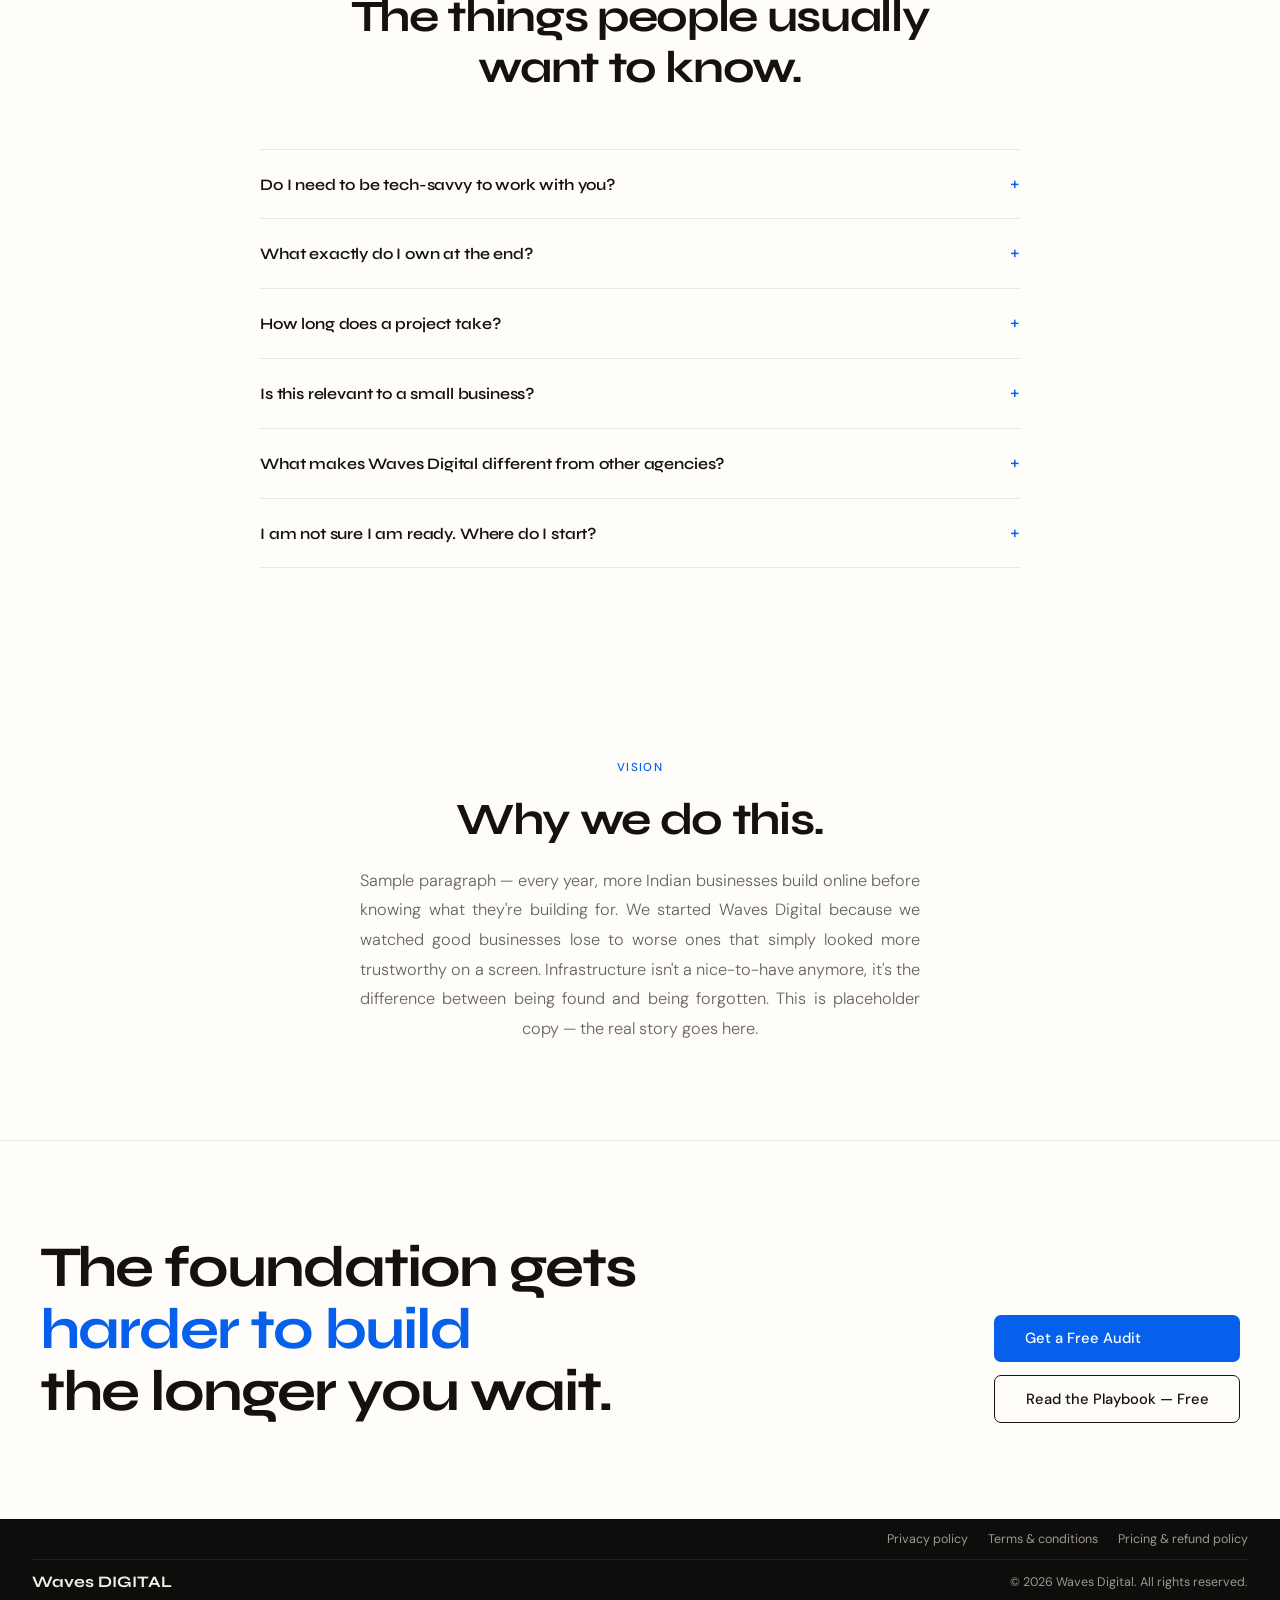
==== commit c1f7cb49: "Update index.html" ====
--- a/index.html
+++ b/index.html
@@ -1285,7 +1285,7 @@
   <div class="reality-inner r">
     <p class="reality-eye">The Reality</p>
     <p class="reality-para">
-      Every business in India runs on <strong>peoples<strong>, <strong>trust</strong> and </strong>hopes. </strong> Most of them don't have <strong>Systems<strong> and <strong>Processes</strong>, that results in obstruction of growth and create jargons daily in running . Most businesses in india have been stuck for a long time. Every new business grows to a small customer base rapidly and then hits a wall. After that, they just run on existing customer base and can't find any obvious ways to grow, while their competitor grows exponentially day by day by harnessing the leverage of capital.
+      Every business in India runs on <strong>peoples</strong>, <strong>trust</strong> and <strong>hopes. </strong> Most of them don't have <strong>Systems</strong>strong> and <strong>Processes</strong>, that results in obstruction of growth and create jargons daily in running . Most businesses in india have been stuck for a long time. Every new business grows to a small customer base rapidly and then hits a wall. After that, they just run on existing customer base and can't find any obvious ways to grow, while their competitor grows exponentially day by day by harnessing the leverage of capital.
     </p>
   </div>
 </div>
@@ -1293,9 +1293,9 @@
 <div class="section" id="wedo">
   <div class="r">
     <p class="section-eye">What We Do</p>
-    <h2 class="section-h2">We build the foundation your business thinks on.</h2>
+    <h2 class="section-h2">We provide you an Unfair Advantage over your competitor.</h2>
     <p class="section-body">
-      Waves Digital is not a software company. We do not sell products off a shelf. We come into your business, understand exactly how it breathes, and architect digital infrastructure that is specific to you — your customers, your city, your way of working. Then we build it. Hand it over. You own it forever.
+      Currently We are in a point of time,
     </p>
   </div>
 
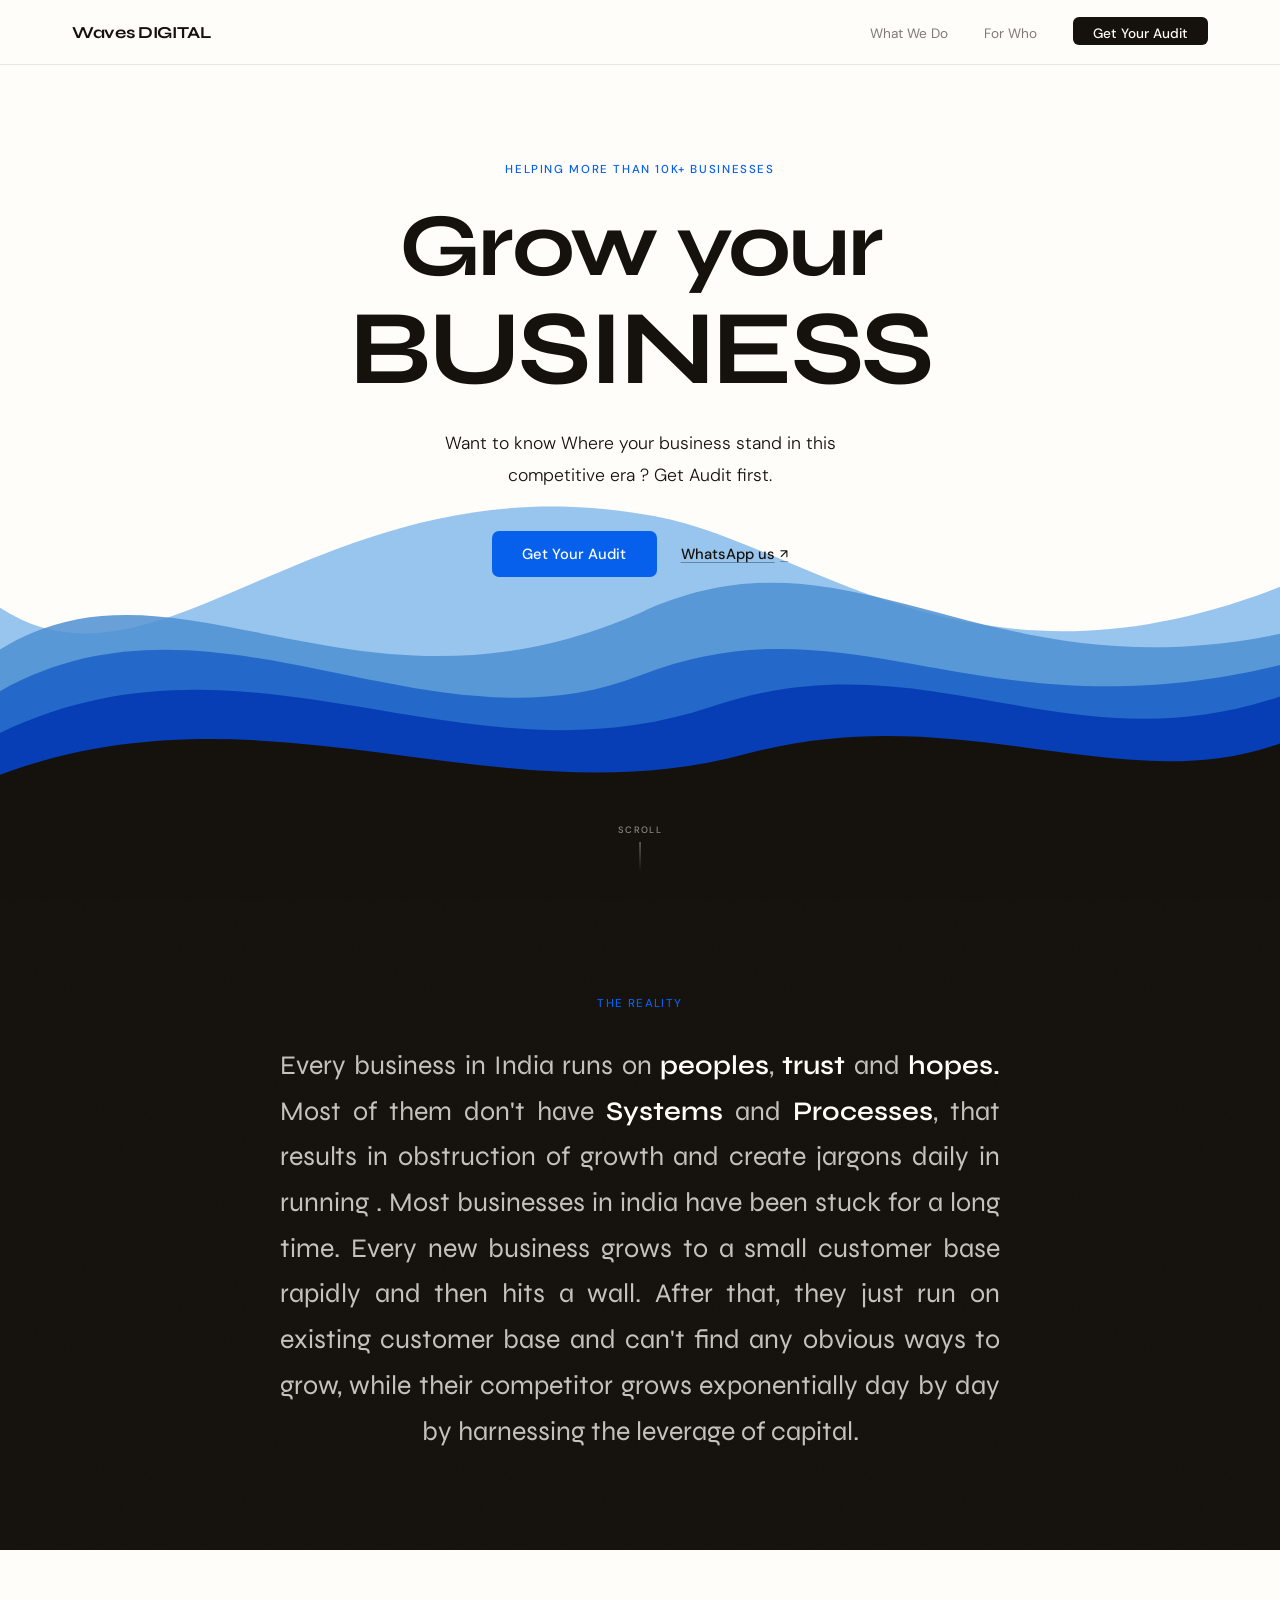
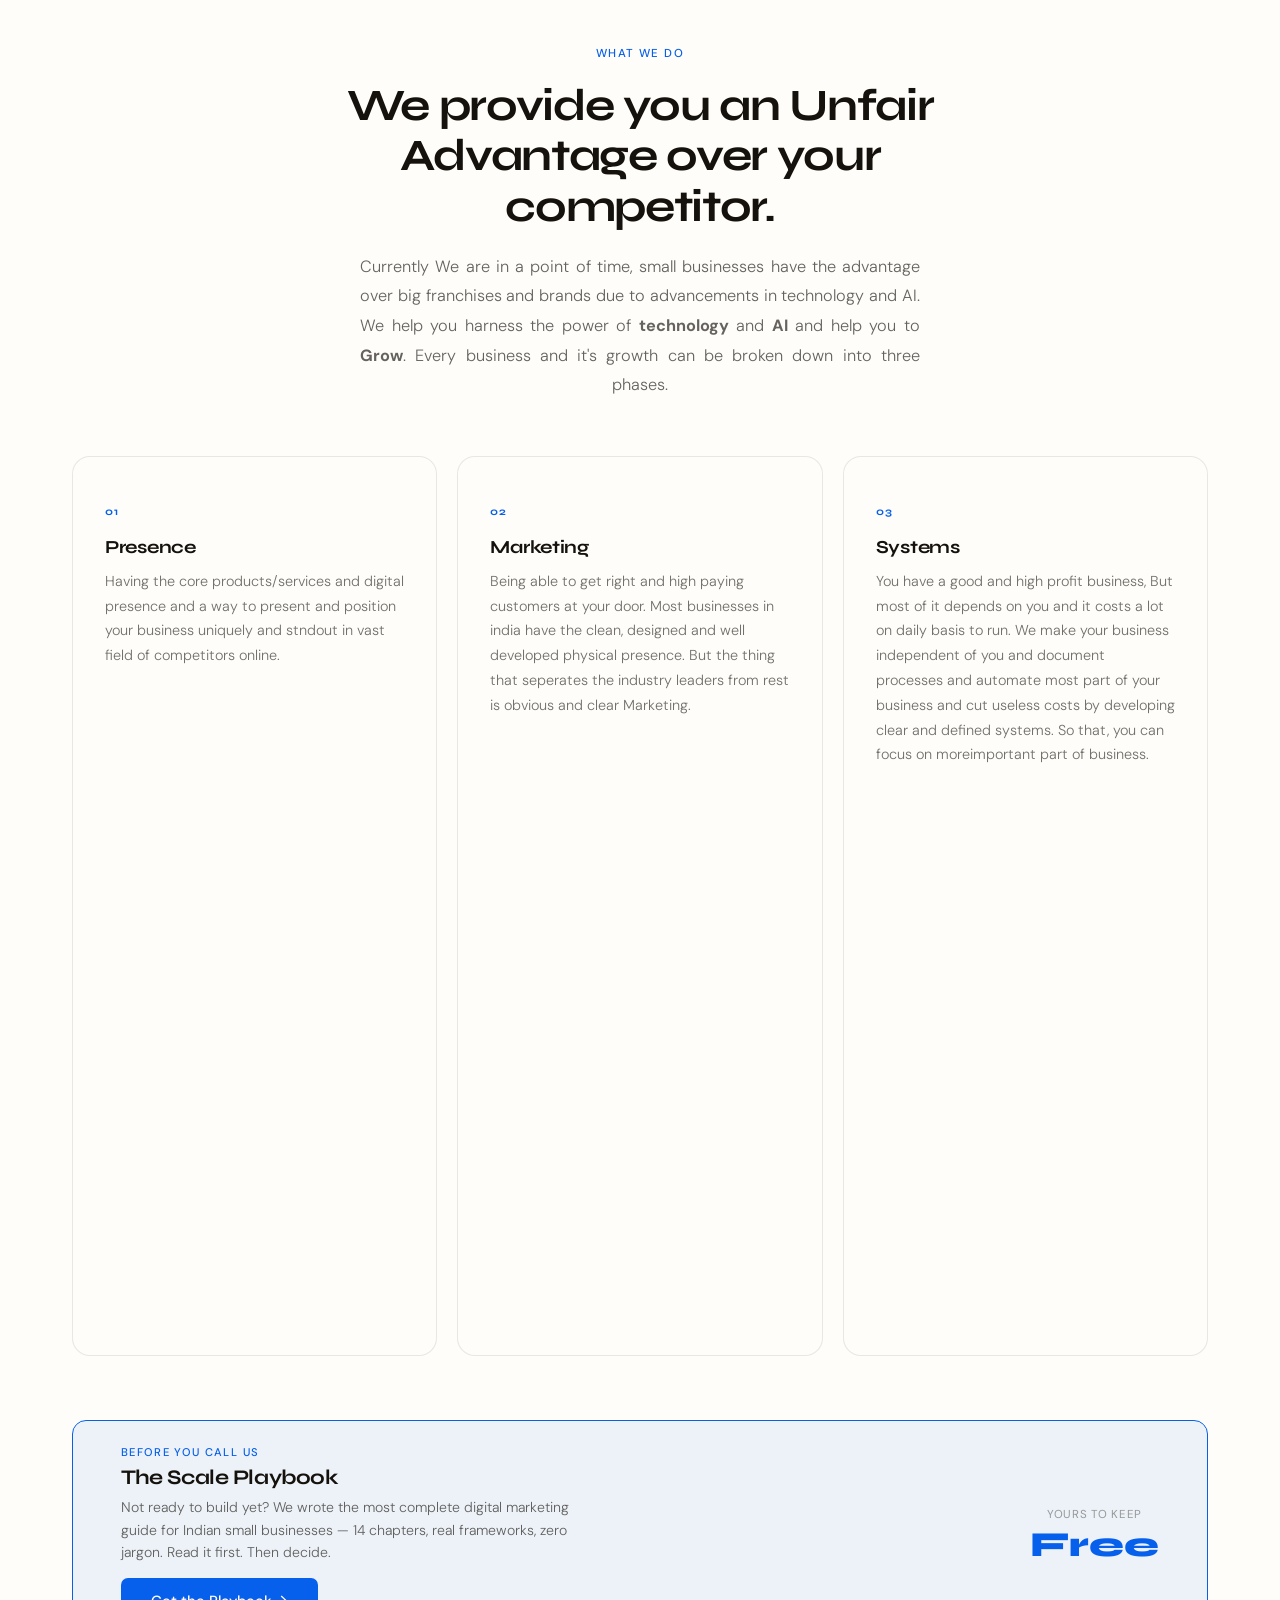
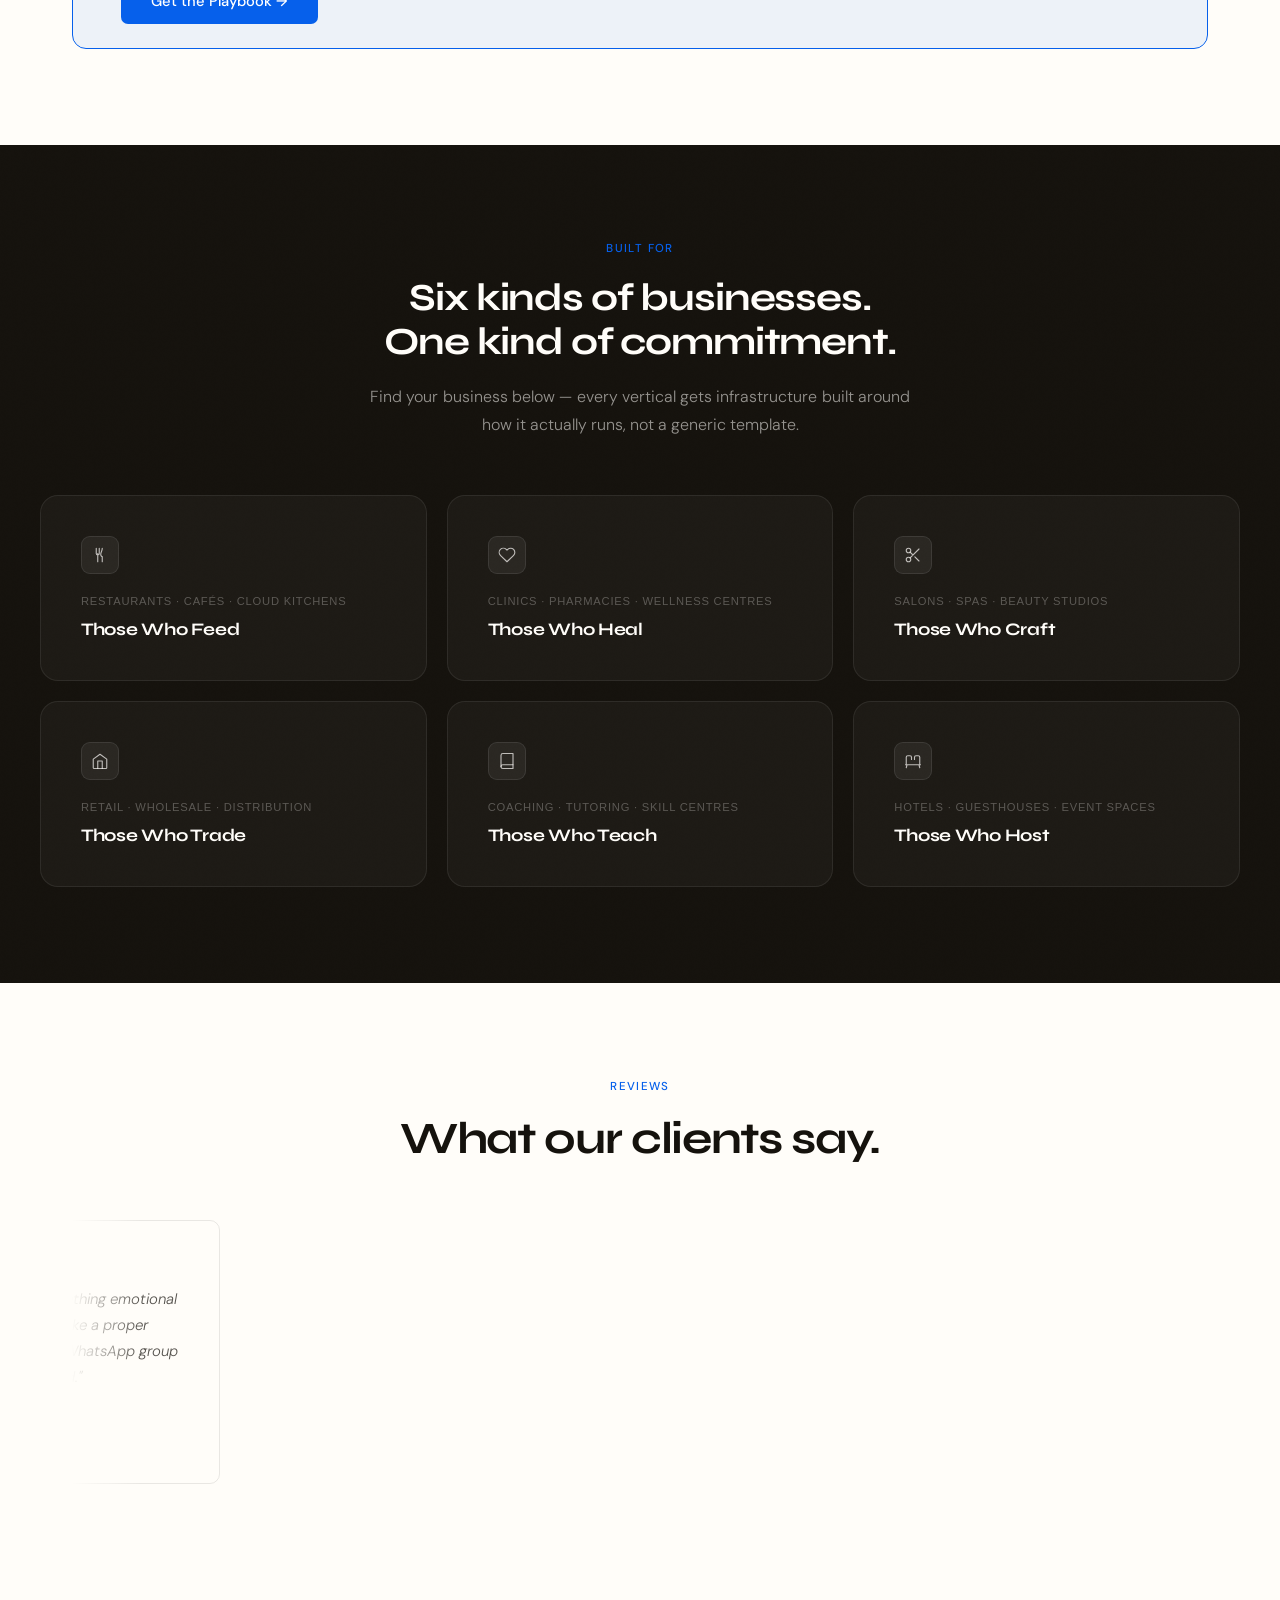
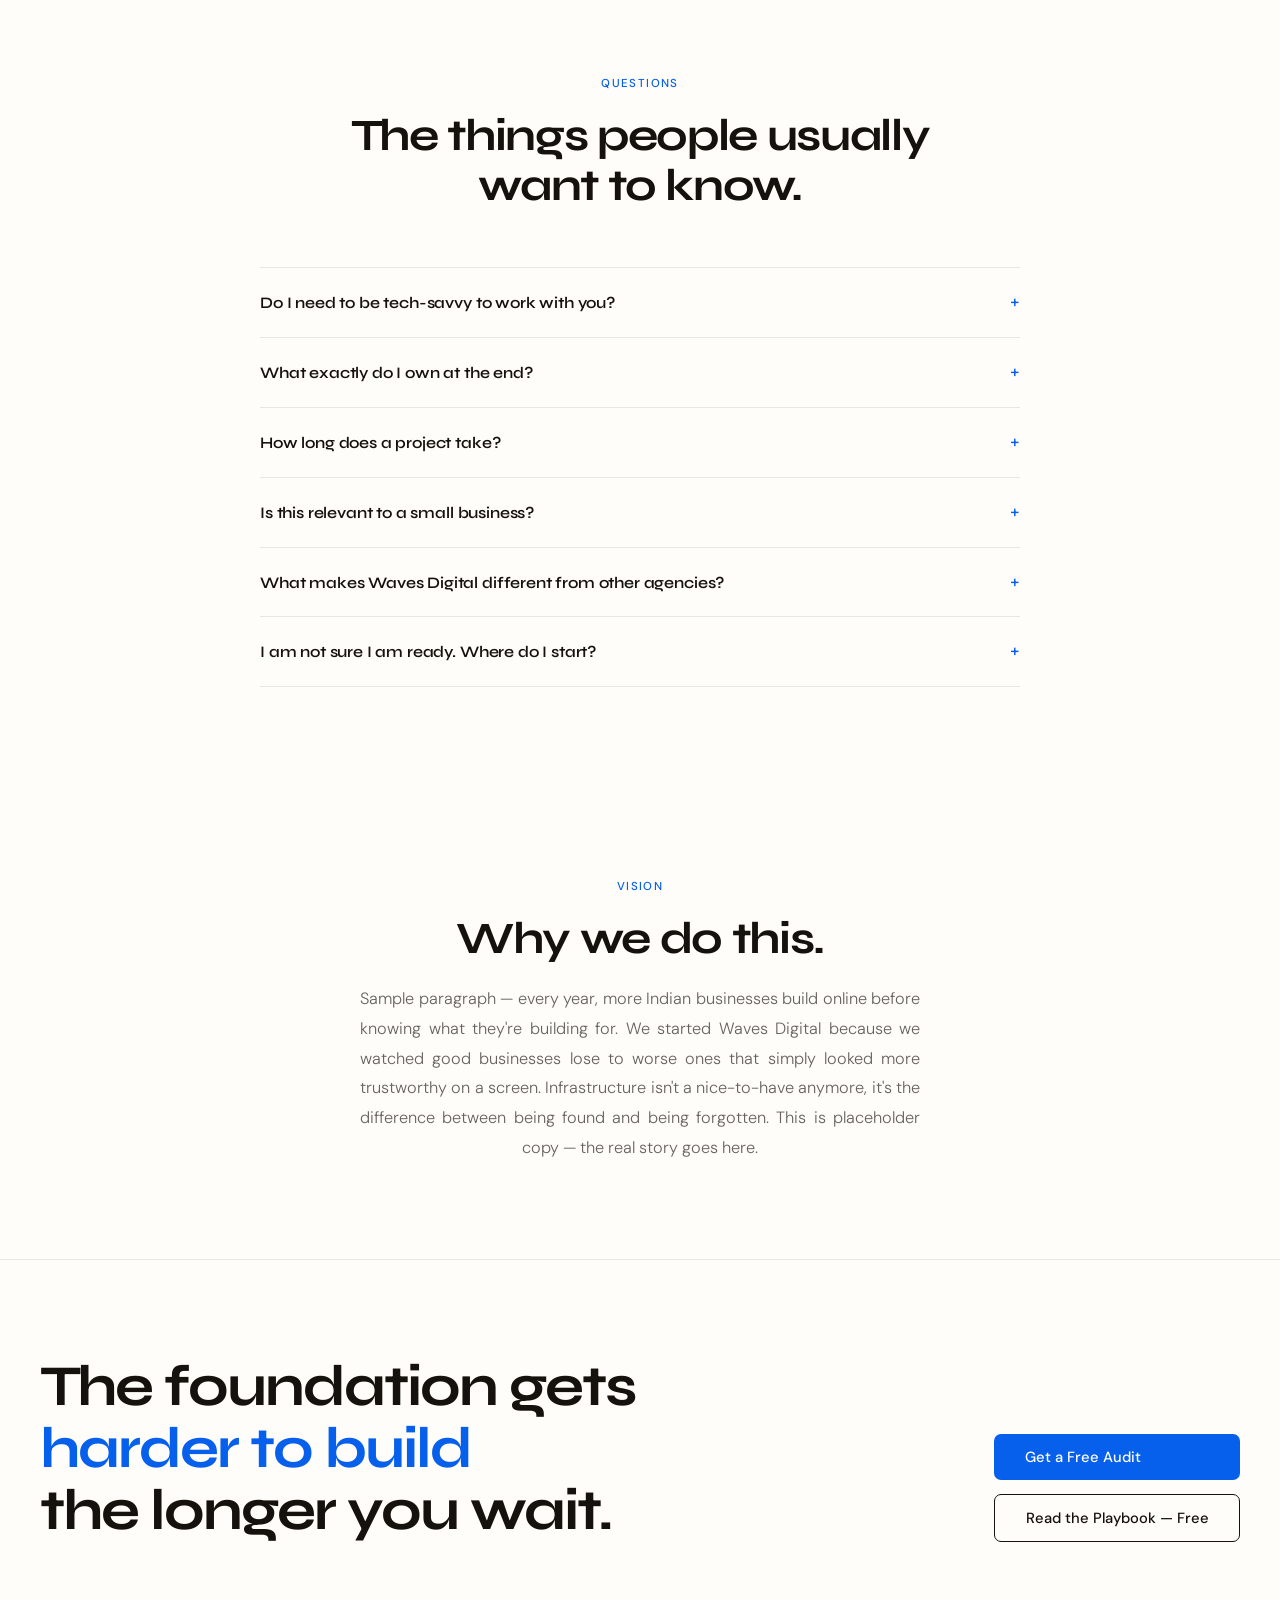
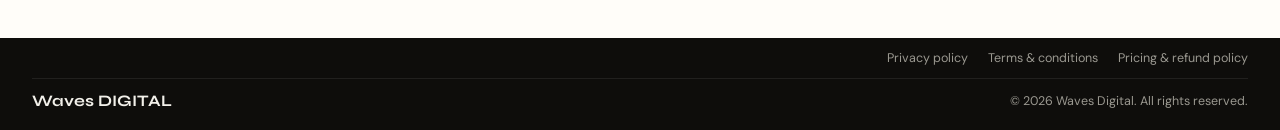
==== commit 1d55ace2: "Update index.html" ====
--- a/index.html
+++ b/index.html
@@ -1285,7 +1285,7 @@
   <div class="reality-inner r">
     <p class="reality-eye">The Reality</p>
     <p class="reality-para">
-      Every business in India runs on <strong>peoples</strong>, <strong>trust</strong> and <strong>hopes. </strong> Most of them don't have <strong>Systems</strong>strong> and <strong>Processes</strong>, that results in obstruction of growth and create jargons daily in running . Most businesses in india have been stuck for a long time. Every new business grows to a small customer base rapidly and then hits a wall. After that, they just run on existing customer base and can't find any obvious ways to grow, while their competitor grows exponentially day by day by harnessing the leverage of capital.
+      Every business in India runs on <strong>peoples</strong>, <strong>trust</strong> and <strong>hopes. </strong> Most of them don't have <strong>Systems</strong> and <strong>Processes</strong>, that results in obstruction of growth and create jargons daily in running . Most businesses in india have been stuck for a long time. Every new business grows to a small customer base rapidly and then hits a wall. After that, they just run on existing customer base and can't find any obvious ways to grow, while their competitor grows exponentially day by day by harnessing the leverage of capital.
     </p>
   </div>
 </div>
@@ -1295,25 +1295,25 @@
     <p class="section-eye">What We Do</p>
     <h2 class="section-h2">We provide you an Unfair Advantage over your competitor.</h2>
     <p class="section-body">
-      Currently We are in a point of time,
+      Currently We are in a point of time, small businesses have the advantage over big franchises and brands due to advancements in technology and AI. We help you harness the power of <strong>technology</strong> and <strong>AI</strong> and help you to <strong>Grow</strong>. Every business and it's growth can be broken down into three phases.
     </p>
   </div>
 
   <div class="wedo-grid r r-d1">
     <div class="wedo-card">
       <p class="wedo-n">01</p>
-      <h3 class="wedo-title">Sample Card Title One</h3>
-      <p class="wedo-desc">This is placeholder sample text standing in for the real description. It runs a little longer than usual so the card reads as a tall, vertical block rather than a short line — swap this out for the actual copy whenever it's ready, the length here is just a stand-in for spacing purposes.</p>
+      <h3 class="wedo-title">Presence</h3>
+      <p class="wedo-desc">Having the core products/services and digital presence and a way to present and position your business uniquely and stndout in vast field of competitors online.</p>
     </div>
     <div class="wedo-card">
       <p class="wedo-n">02</p>
-      <h3 class="wedo-title">Sample Card Title Two</h3>
-      <p class="wedo-desc">This is placeholder sample text standing in for the real description. It runs a little longer than usual so the card reads as a tall, vertical block rather than a short line — swap this out for the actual copy whenever it's ready, the length here is just a stand-in for spacing purposes.</p>
+      <h3 class="wedo-title">Marketing</h3>
+      <p class="wedo-desc">Being able to get right and high paying customers at your door. Most businesses in india have the clean, designed and well developed physical presence. But the thing that seperates the industry leaders from rest is obvious and clear Marketing.</p>
     </div>
     <div class="wedo-card">
       <p class="wedo-n">03</p>
-      <h3 class="wedo-title">Sample Card Title Three</h3>
-      <p class="wedo-desc">This is placeholder sample text standing in for the real description. It runs a little longer than usual so the card reads as a tall, vertical block rather than a short line — swap this out for the actual copy whenever it's ready, the length here is just a stand-in for spacing purposes.</p>
+      <h3 class="wedo-title">Systems</h3>
+      <p class="wedo-desc">You have a good and high profit business, But most of it depends on you and it costs a lot on daily basis to run. We make your business independent of you and document processes and automate most part of your business and cut useless costs by developing clear and defined systems. So that, you can focus on moreimportant part of business.</p>
     </div>
   </div>
 
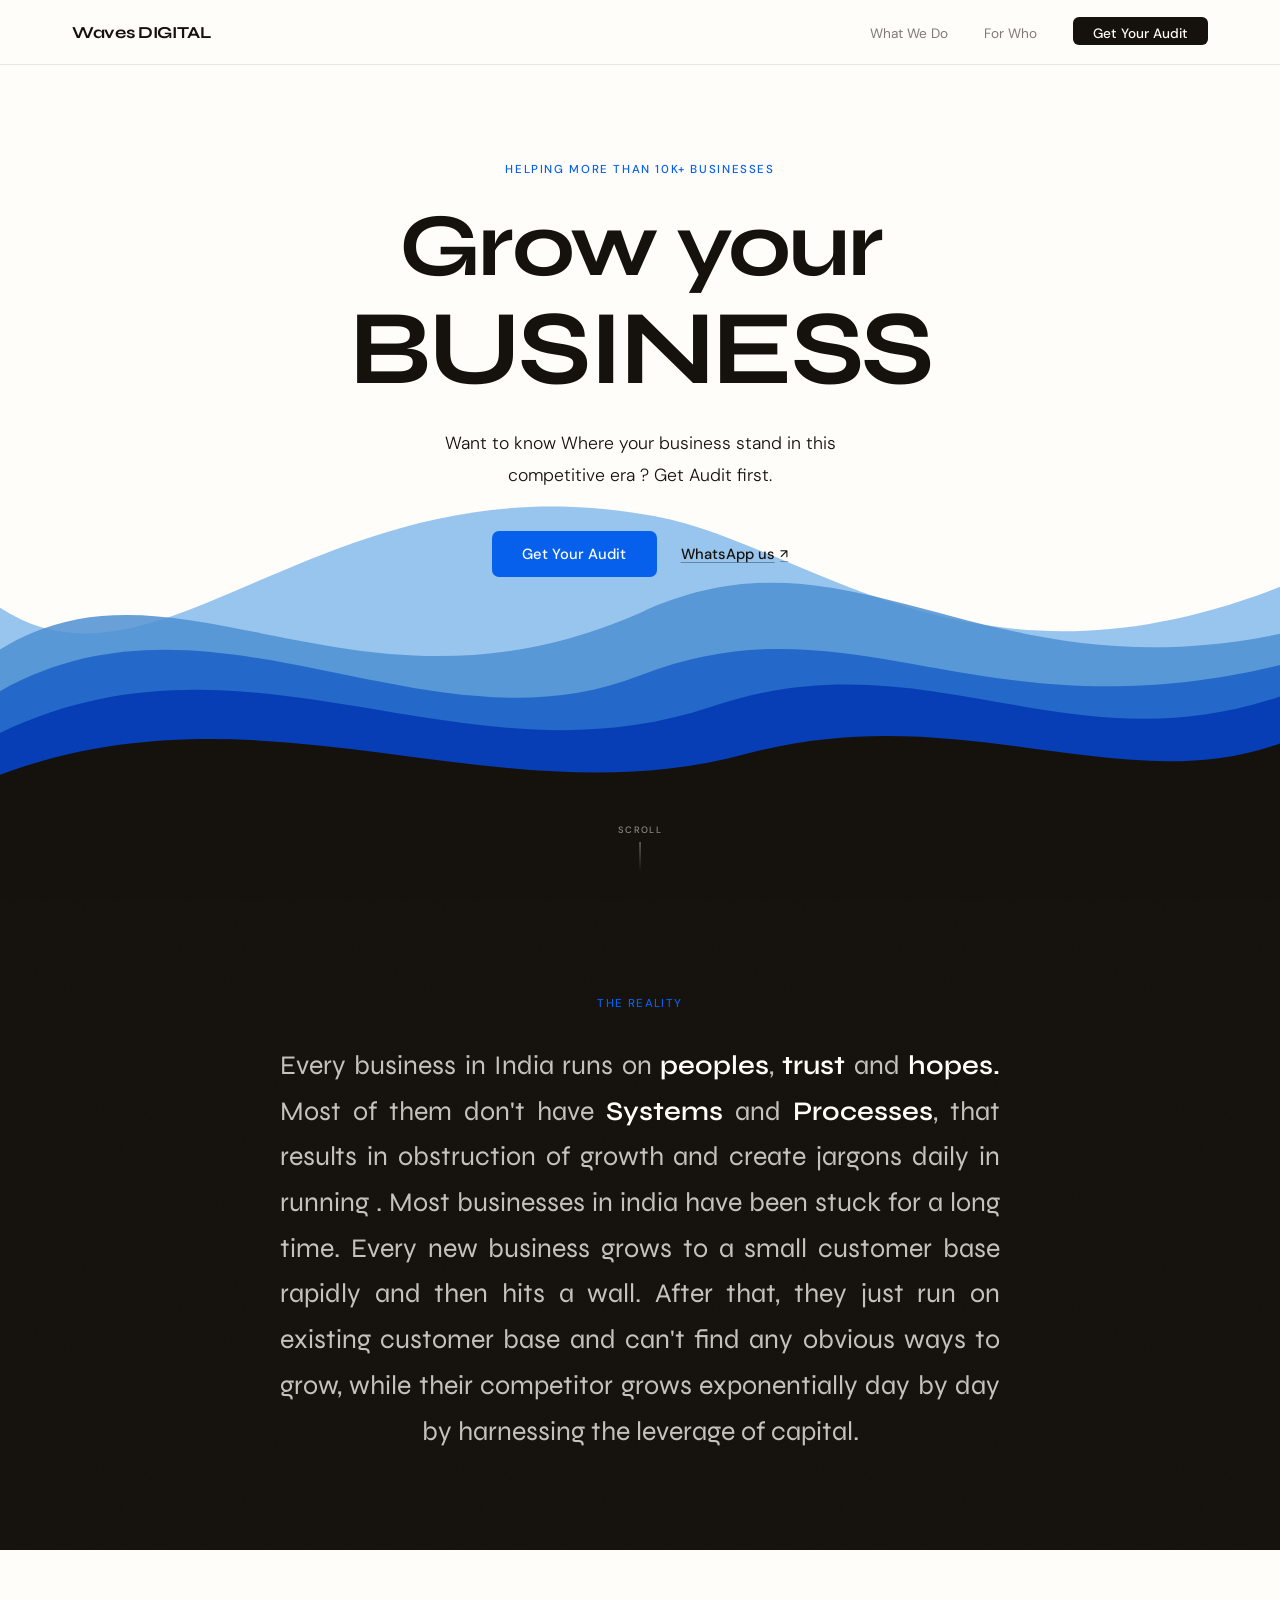
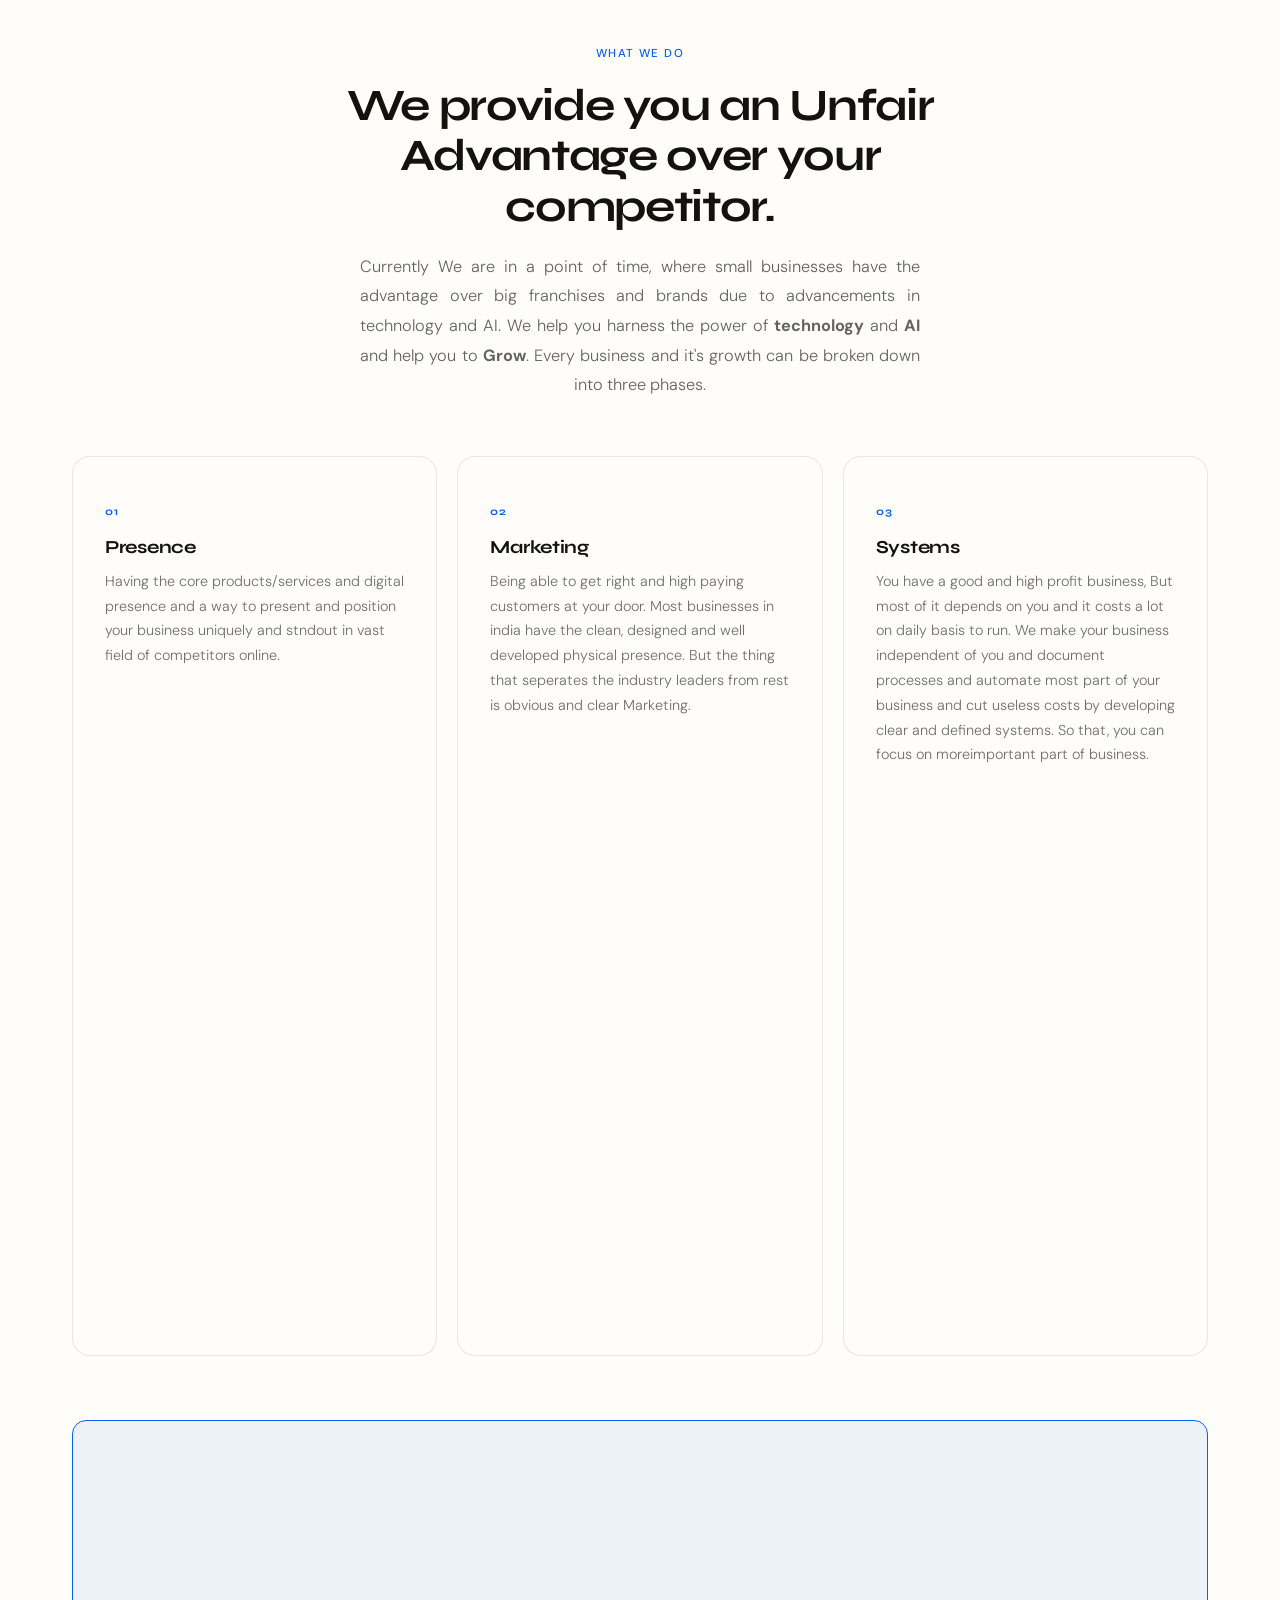
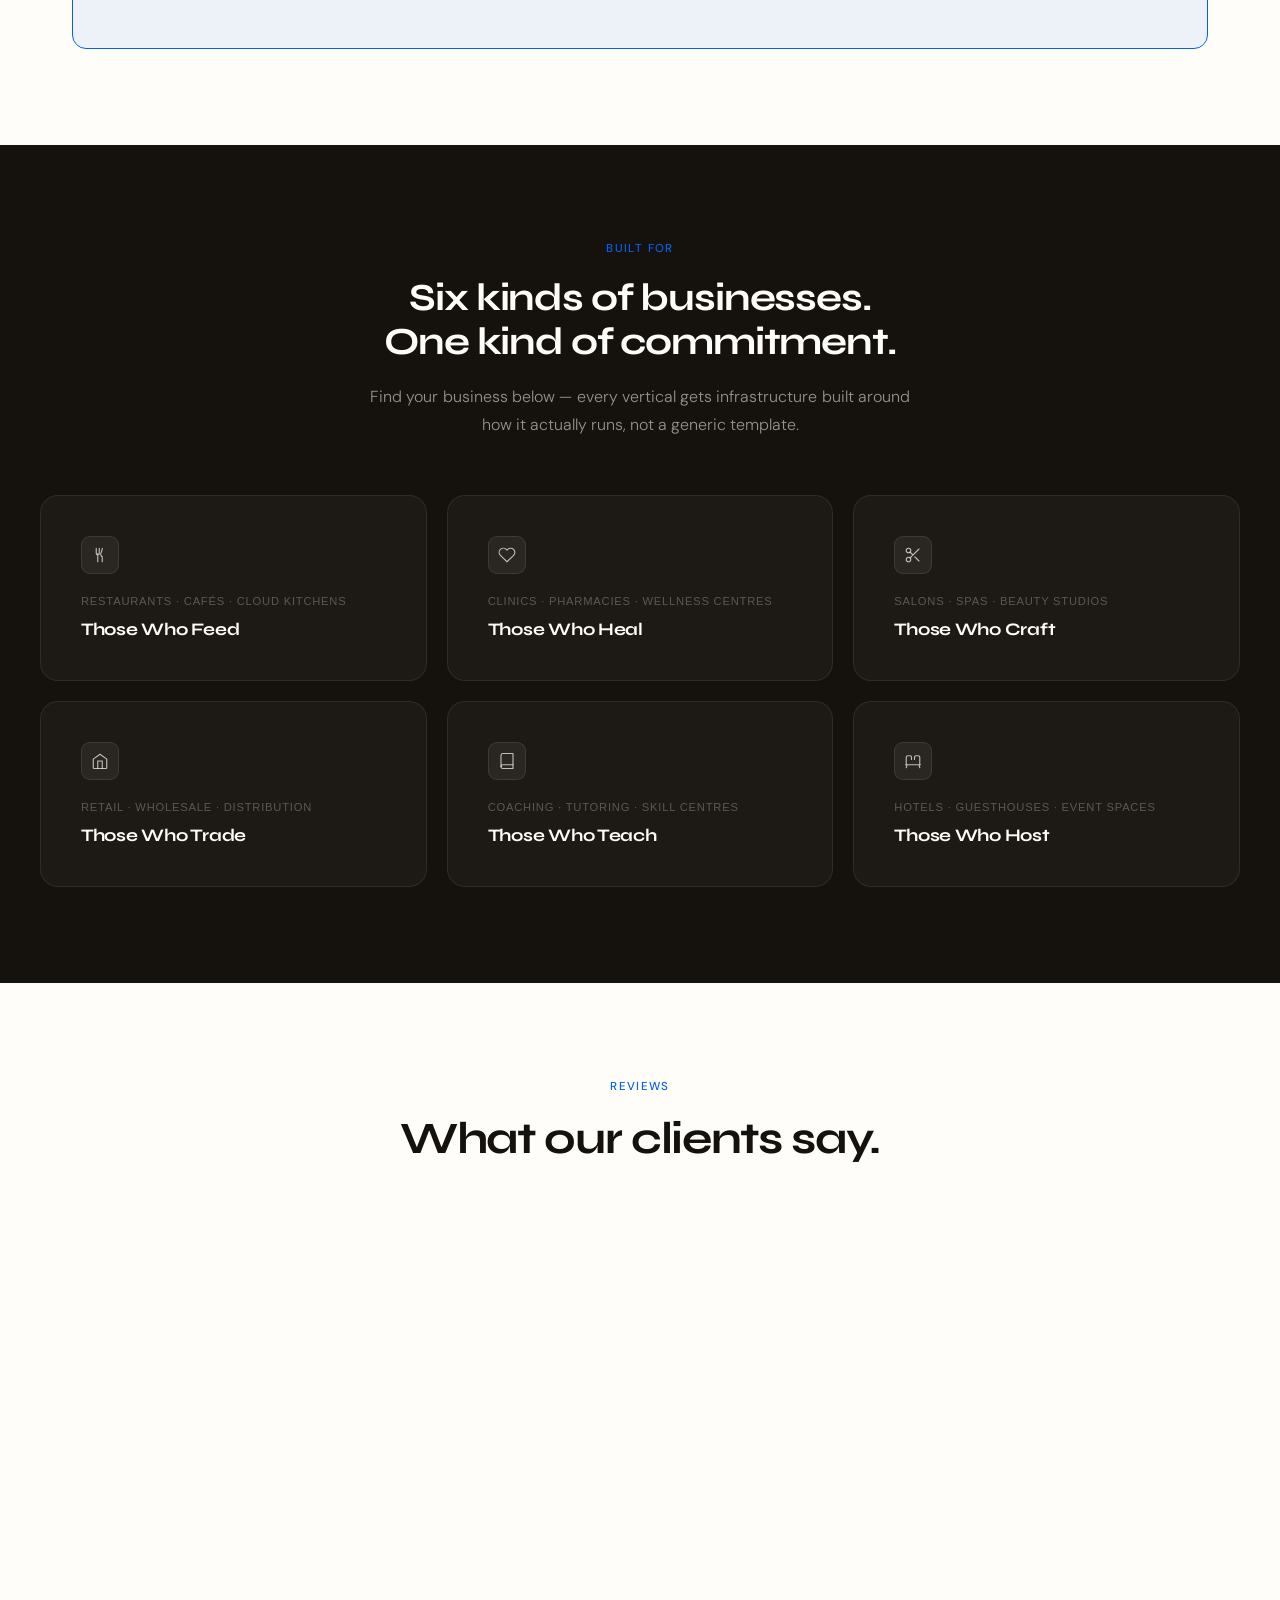
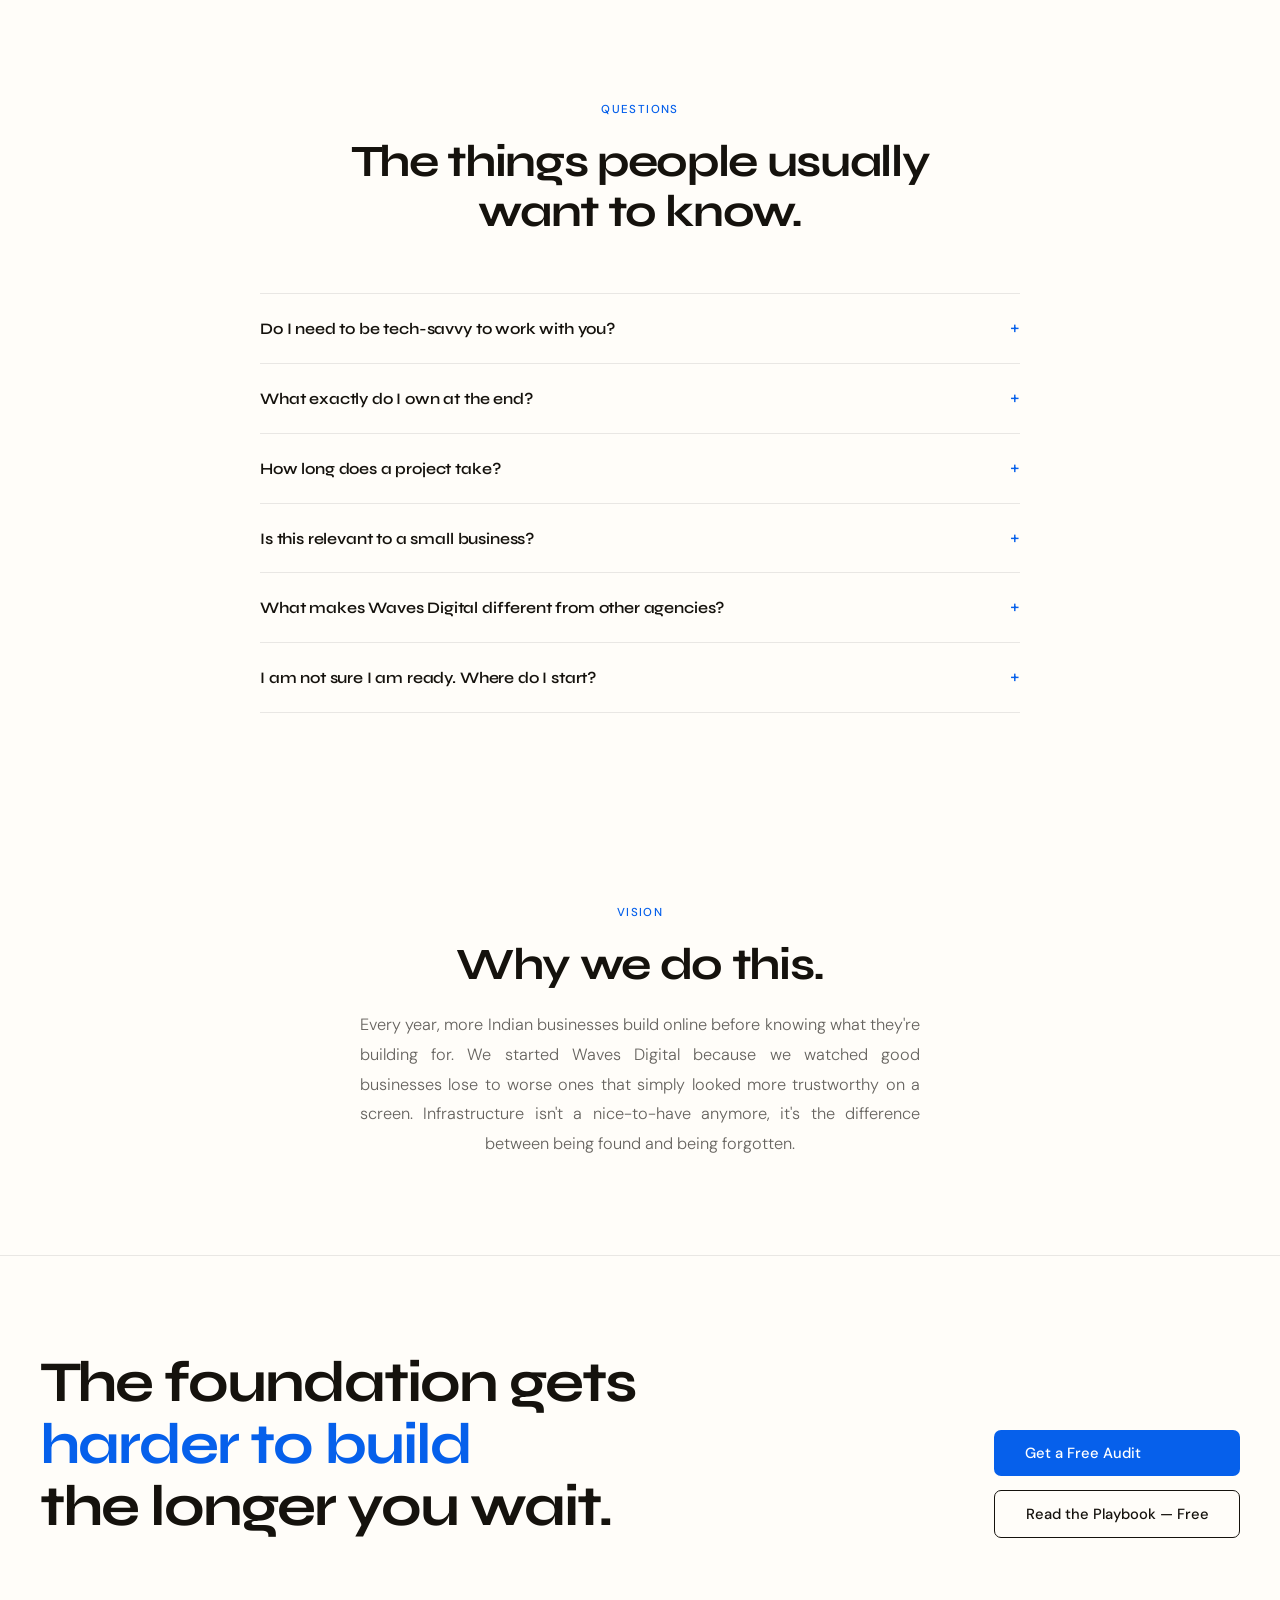
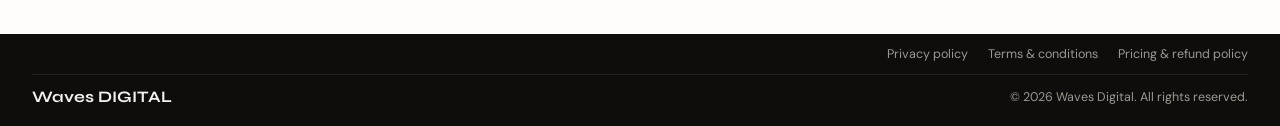
==== commit d29c7c7c: "Update index.html" ====
--- a/index.html
+++ b/index.html
@@ -1295,7 +1295,7 @@
     <p class="section-eye">What We Do</p>
     <h2 class="section-h2">We provide you an Unfair Advantage over your competitor.</h2>
     <p class="section-body">
-      Currently We are in a point of time, small businesses have the advantage over big franchises and brands due to advancements in technology and AI. We help you harness the power of <strong>technology</strong> and <strong>AI</strong> and help you to <strong>Grow</strong>. Every business and it's growth can be broken down into three phases.
+      Currently We are in a point of time, where small businesses have the advantage over big franchises and brands due to advancements in technology and AI. We help you harness the power of <strong>technology</strong> and <strong>AI</strong> and help you to <strong>Grow</strong>. Every business and it's growth can be broken down into three phases.
     </p>
   </div>
 
@@ -1443,44 +1443,44 @@
 
       <div class="review-card">
         <p class="review-stars">★ ★ ★ ★ ★</p>
-        <p class="review-text">"Placeholder — something about how this changed the way we run our business and we can't imagine going back to how things were."</p>
-        <p class="review-name">Client Name</p>
-        <p class="review-biz">Business Type · City</p>
+        <p class="review-text">It's a great service, you guys are providing.I have 73% increase in new customers and 47% in recurring customers.</p>
+        <p class="review-name">Mayur Sharma</p>
+        <p class="review-biz">Cafe · Noida </p>
       </div>
 
       <div class="review-card">
         <p class="review-stars">★ ★ ★ ★ ★</p>
-        <p class="review-text">"Placeholder — something specific about results. More returning customers, less time spent on follow-ups, finally feeling organised."</p>
-        <p class="review-name">Client Name</p>
-        <p class="review-biz">Business Type · City</p>
+        <p class="review-text"> One of the good things about Waves Digital  Is clarity. I don't think I have seen that much Clear breakdown of Businesses.</p>
+        <p class="review-name">Vaishnavi</p>
+        <p class="review-biz">Restaurant · Surat</p>
+      </div>
+
+      <div class="review-card">
+        <p class="review-stars">★ ★ ★</p>
+        <p class="review-text"> Good service. Make delivery of service a bit faster if you can, otherwise it's all good.</p>
+        <p class="review-name">Ramesh Jha</p>
+        <p class="review-biz">Clinic · Patna</p>
+      </div>
+
+      <div class="review-card">
+        <p class="review-stars">★ ★ ★ ★</p>
+        <p class="review-text"> I was already trying to get my Salon Online And have a website That Gives the exact vibe That my salon has But I don't have any technical qualifications. So yeah.</p>
+        <p class="review-name">Ayesha</p>
+        <p class="review-biz">Salon · Bandra</p>
       </div>
 
       <div class="review-card">
         <p class="review-stars">★ ★ ★ ★ ★</p>
-        <p class="review-text">"Placeholder — something emotional about finally feeling like a proper business, not just a WhatsApp group with a shop attached."</p>
-        <p class="review-name">Client Name</p>
-        <p class="review-biz">Business Type · City</p>
+        <p class="review-text">They built a good tracking system Now I can track my inventory and my stocks easily</p>
+        <p class="review-name">Saurav Gupta</p>
+        <p class="review-biz">Wholesaler · Ranchi</p>
       </div>
 
       <div class="review-card">
-        <p class="review-stars">★ ★ ★ ★ ★</p>
-        <p class="review-text">"Placeholder — something about how this changed the way we run our business and we can't imagine going back to how things were."</p>
-        <p class="review-name">Client Name</p>
-        <p class="review-biz">Business Type · City</p>
-      </div>
-
-      <div class="review-card">
-        <p class="review-stars">★ ★ ★ ★ ★</p>
-        <p class="review-text">"Placeholder — something specific about results. More returning customers, less time spent on follow-ups, finally feeling organised."</p>
-        <p class="review-name">Client Name</p>
-        <p class="review-biz">Business Type · City</p>
-      </div>
-
-      <div class="review-card">
-        <p class="review-stars">★ ★ ★ ★ ★</p>
-        <p class="review-text">"Placeholder — something emotional about finally feeling like a proper business, not just a WhatsApp group with a shop attached."</p>
-        <p class="review-name">Client Name</p>
-        <p class="review-biz">Business Type · City</p>
+        <p class="review-stars">★ ★ ★ ★ </p>
+        <p class="review-text">Main toh abhi phase 1 pe hi hoon, but soch rha hun marketing ke baare me. Baaki service badhiya hai .</p>
+        <p class="review-name">Vaibhav Das</p>
+        <p class="review-biz">Resthouse · Lukhnow</p>
       </div>
 
     </div>
@@ -1567,7 +1567,7 @@
     <p class="section-eye">Vision</p>
     <h2 class="section-h2">Why we do this.</h2>
     <p class="section-body">
-      Sample paragraph — every year, more Indian businesses build online before knowing what they're building for. We started Waves Digital because we watched good businesses lose to worse ones that simply looked more trustworthy on a screen. Infrastructure isn't a nice-to-have anymore, it's the difference between being found and being forgotten. This is placeholder copy — the real story goes here.
+      Every year, more Indian businesses build online before knowing what they're building for. We started Waves Digital because we watched good businesses lose to worse ones that simply looked more trustworthy on a screen. Infrastructure isn't a nice-to-have anymore, it's the difference between being found and being forgotten.
     </p>
   </div>
 </div>
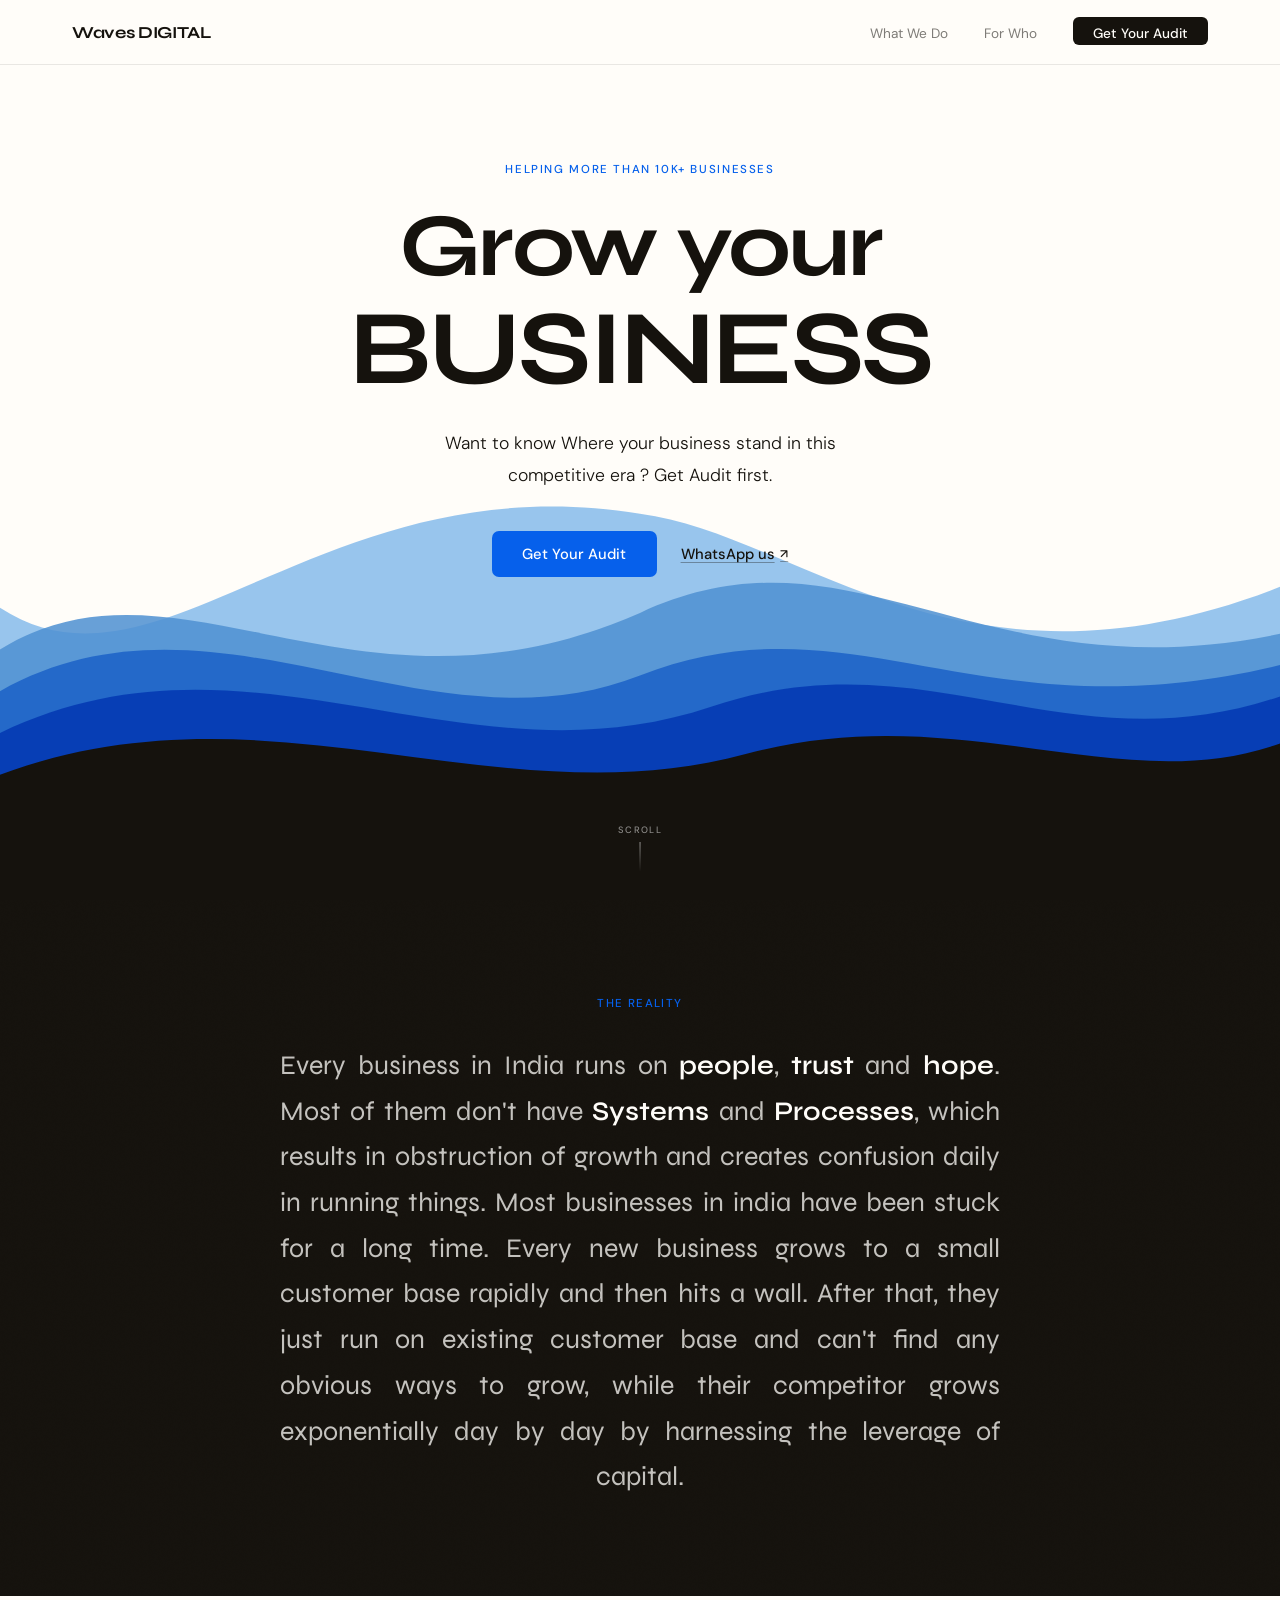
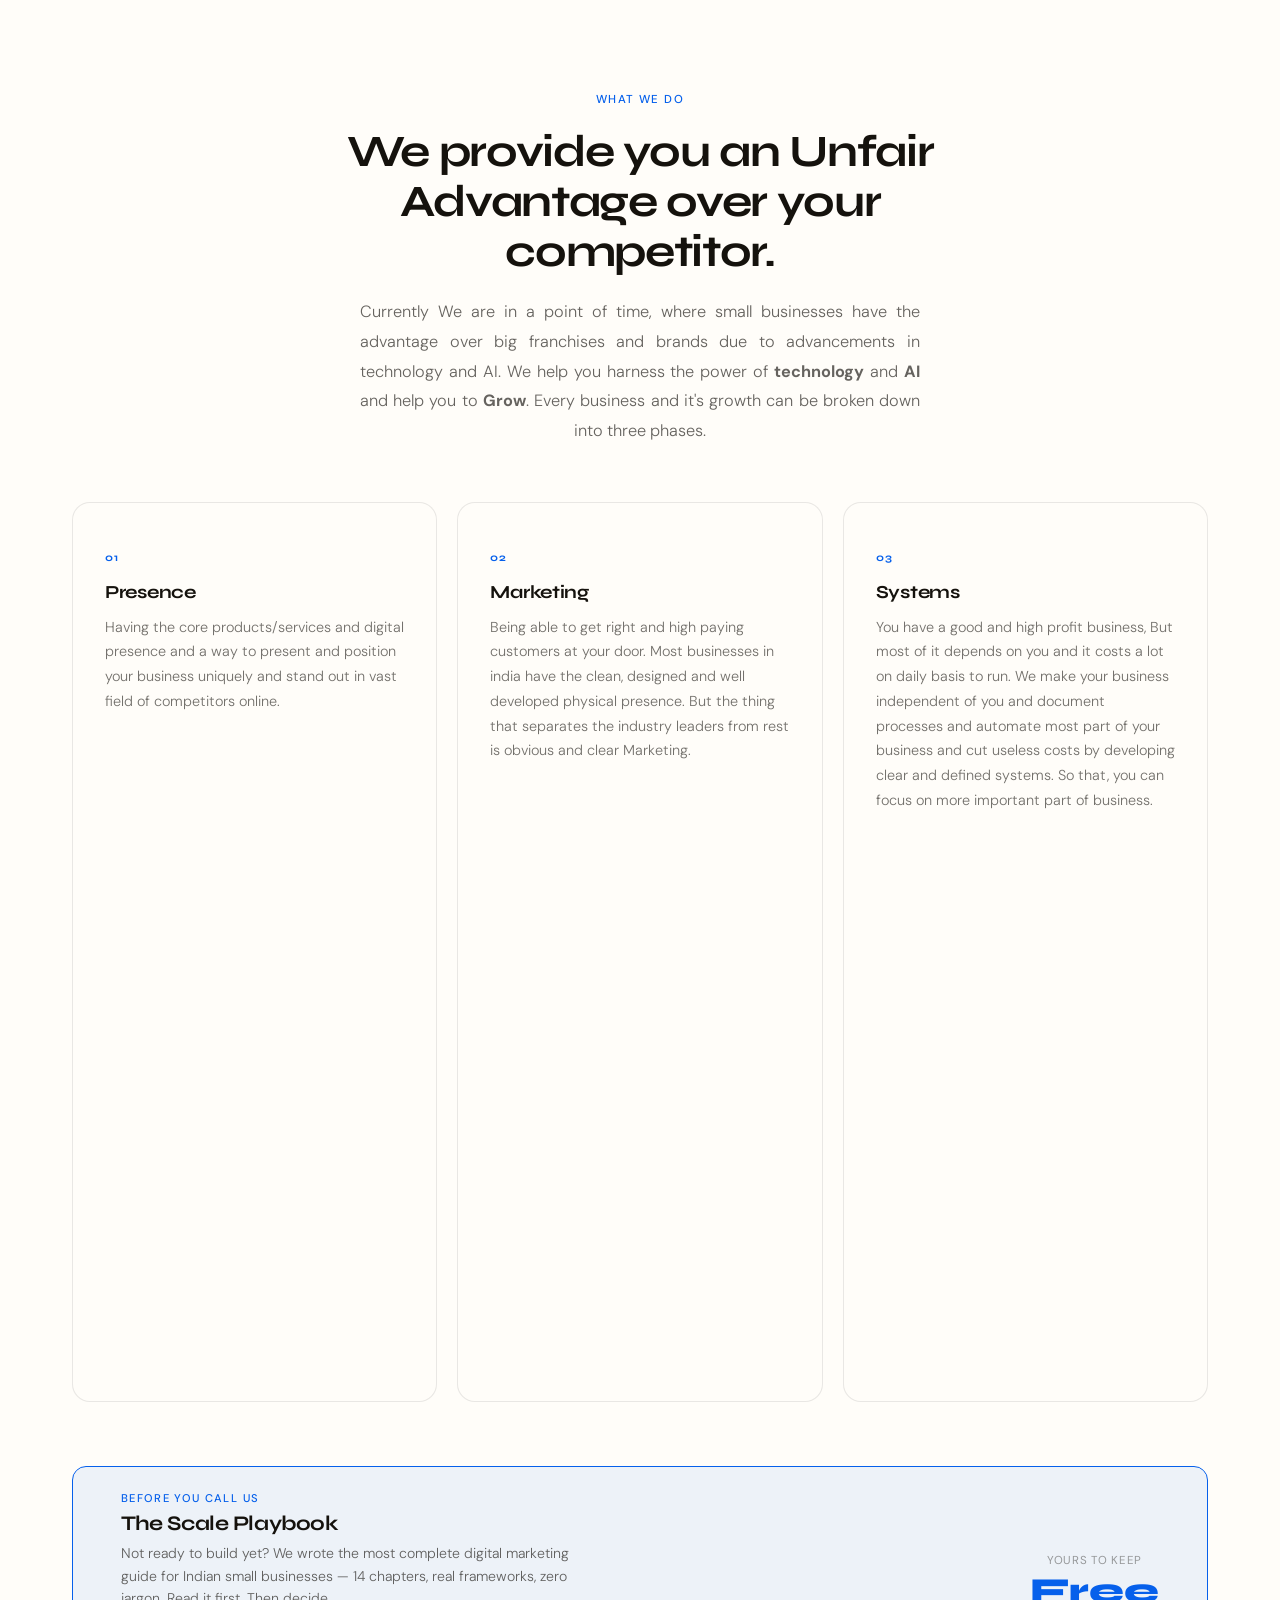
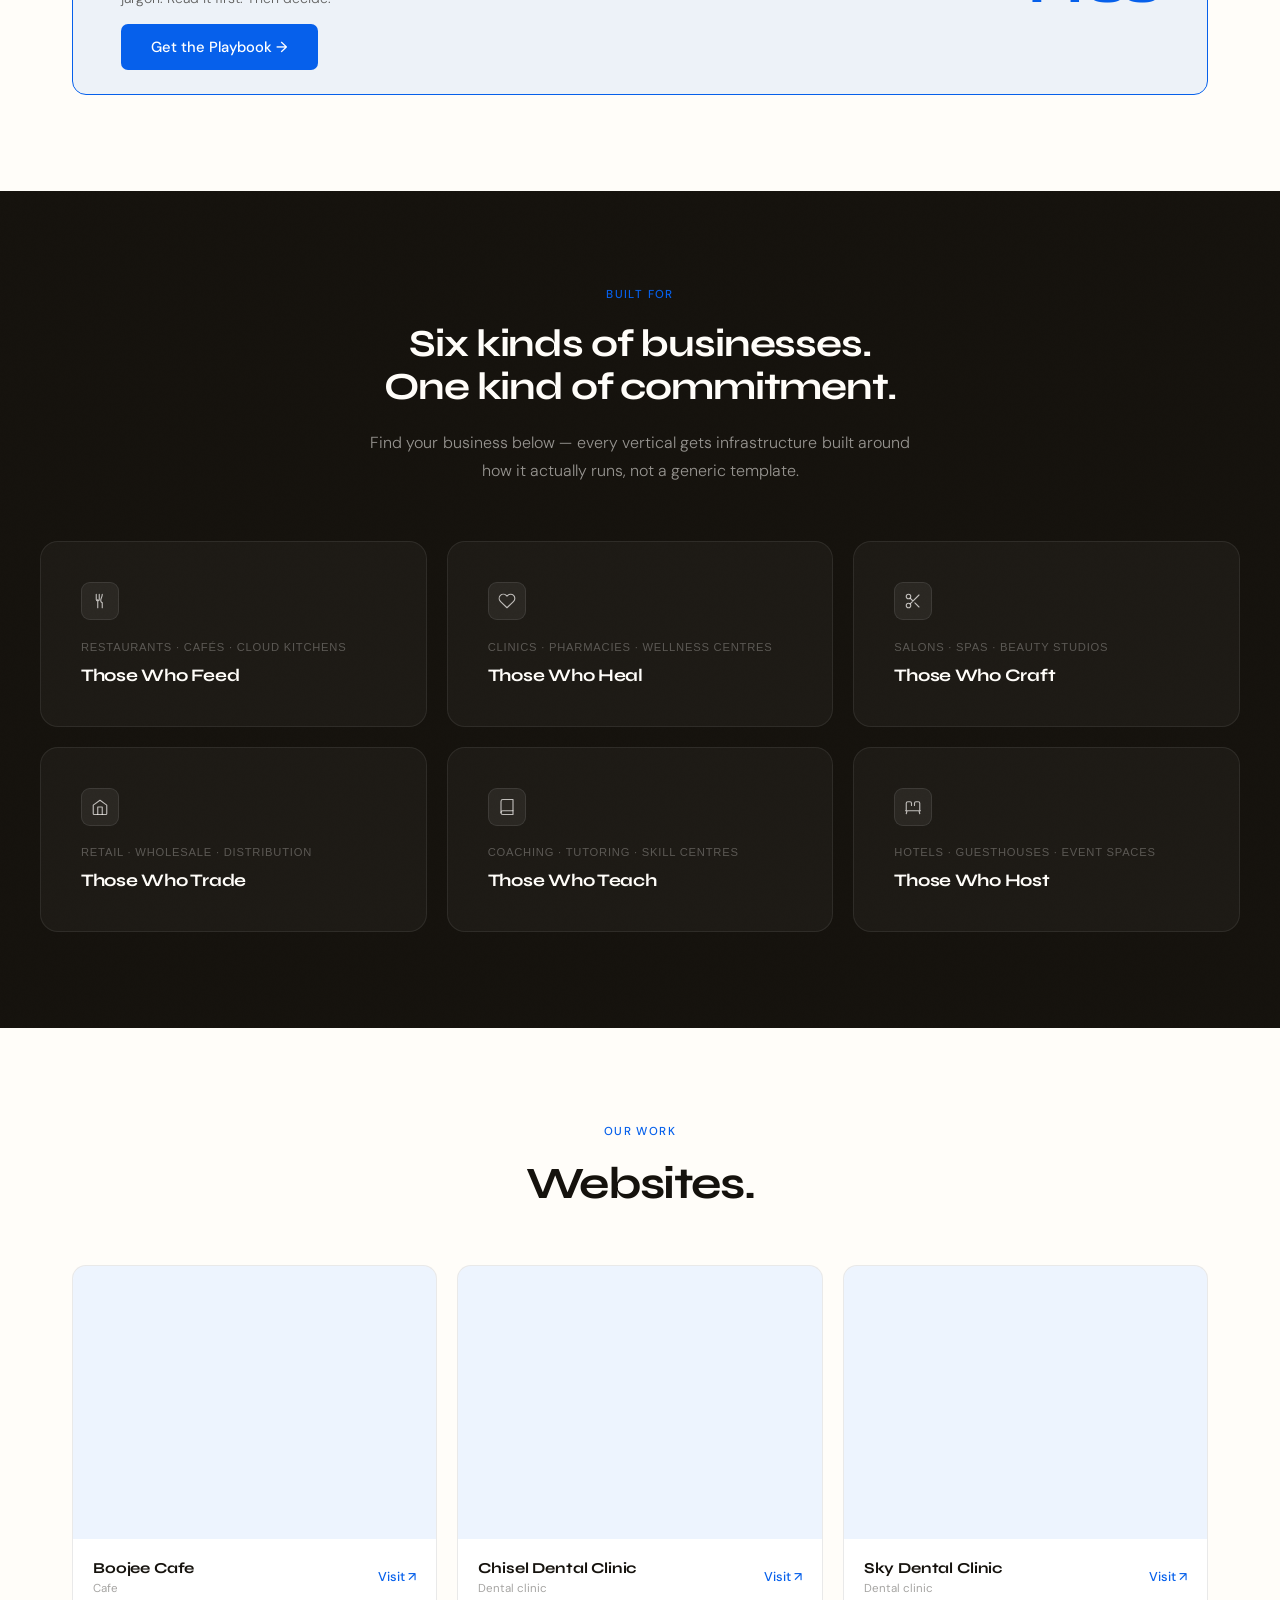
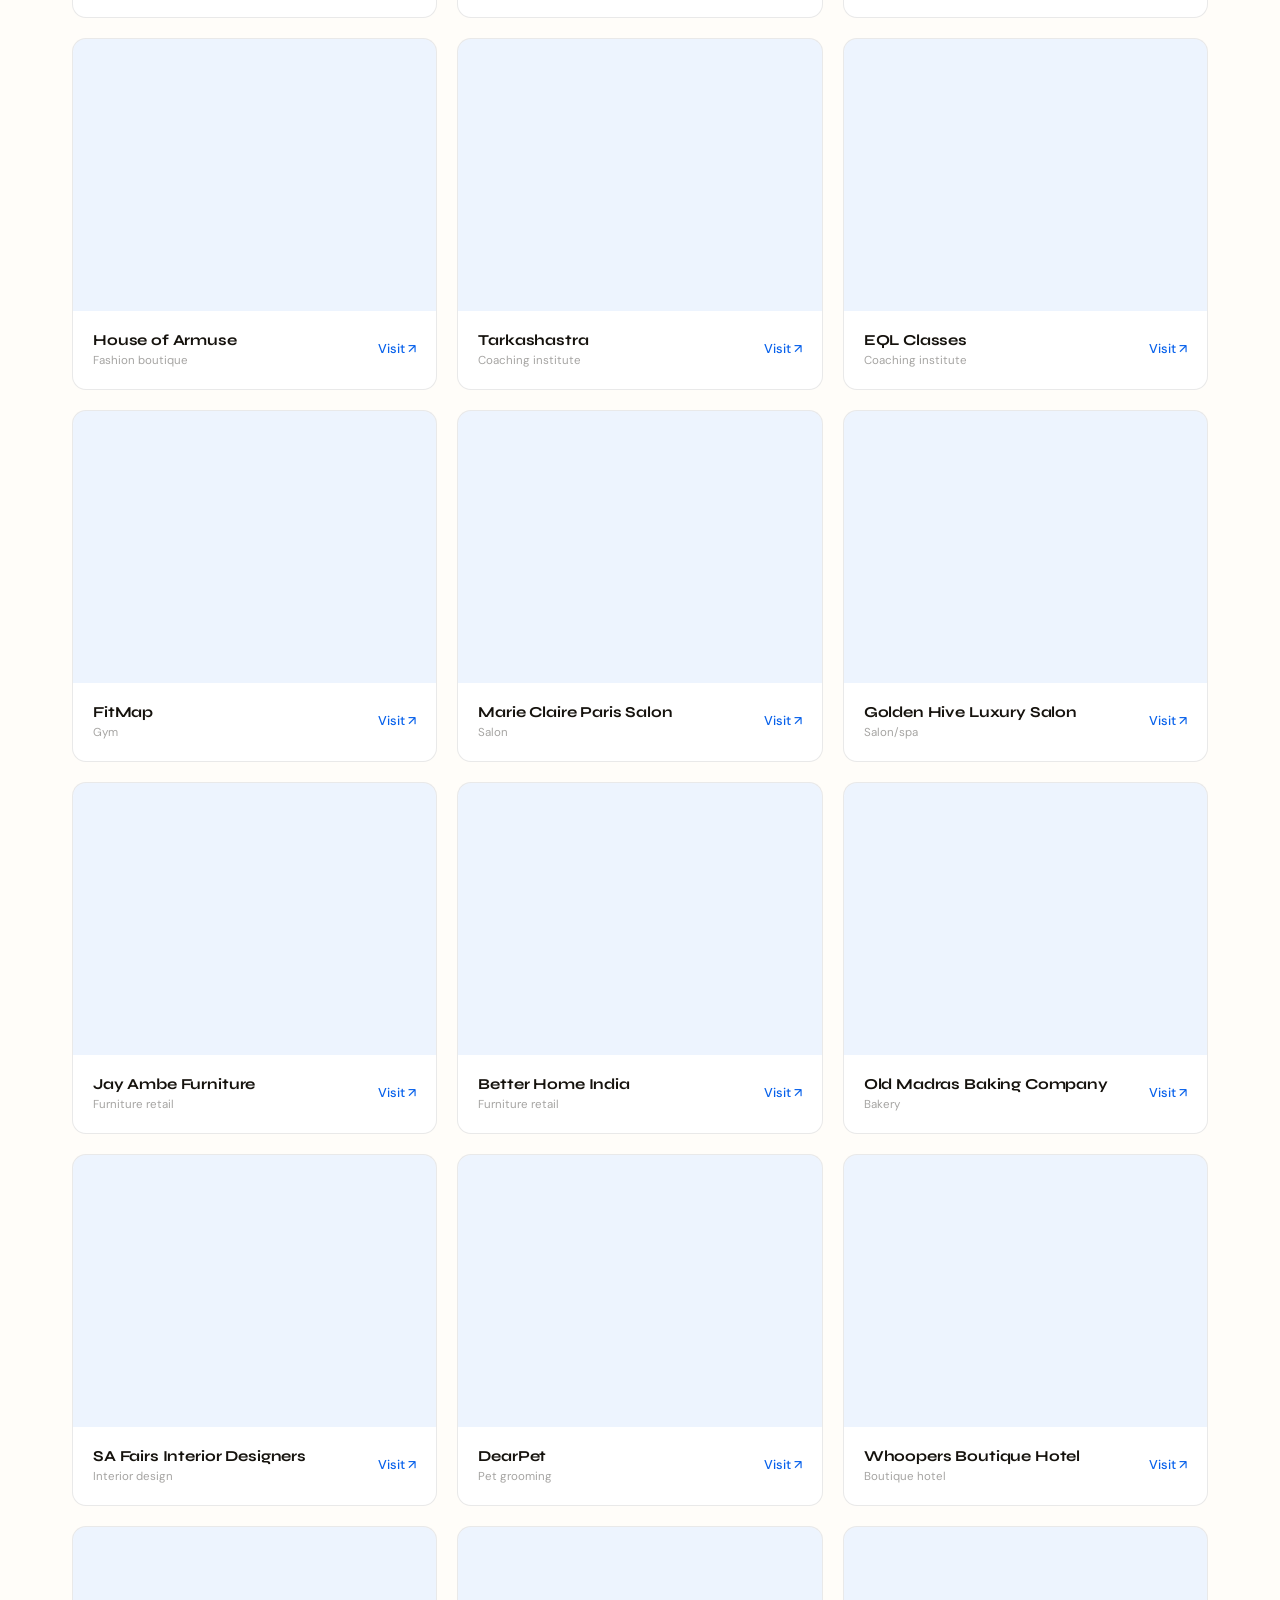
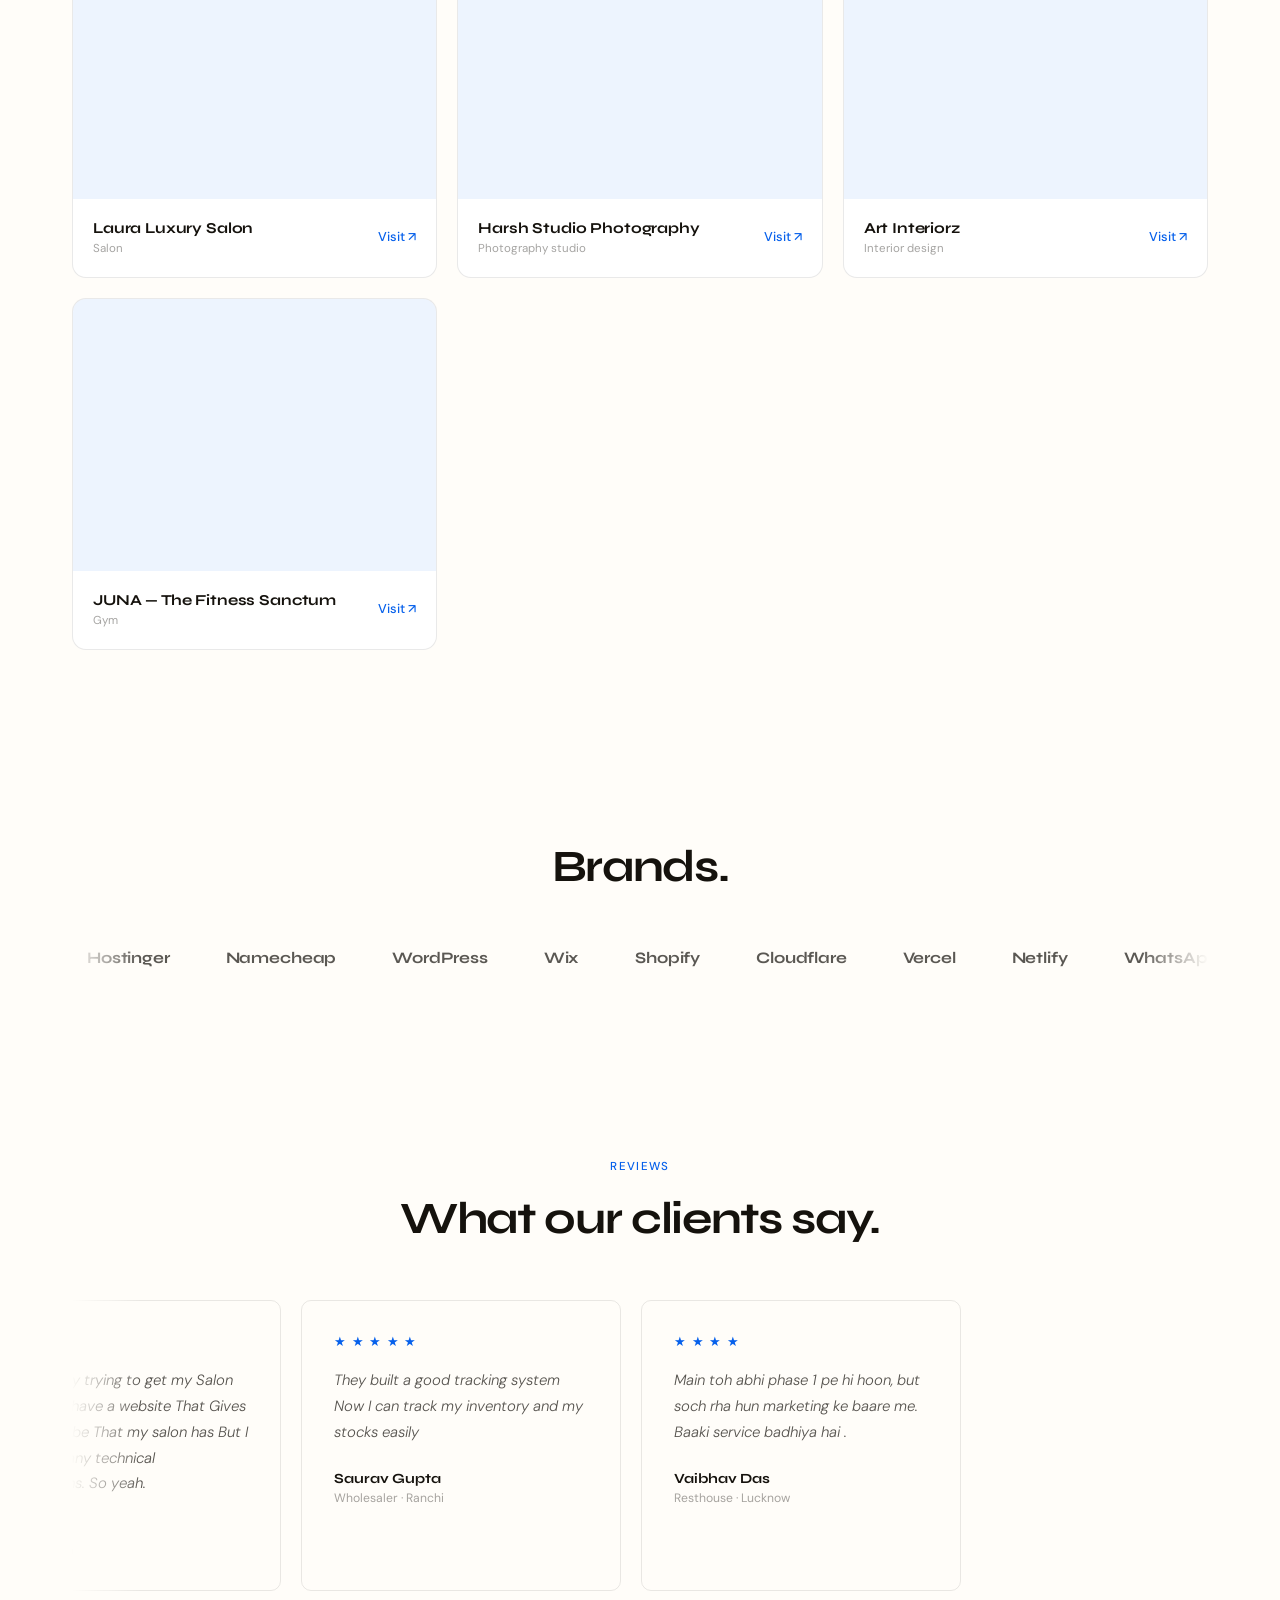
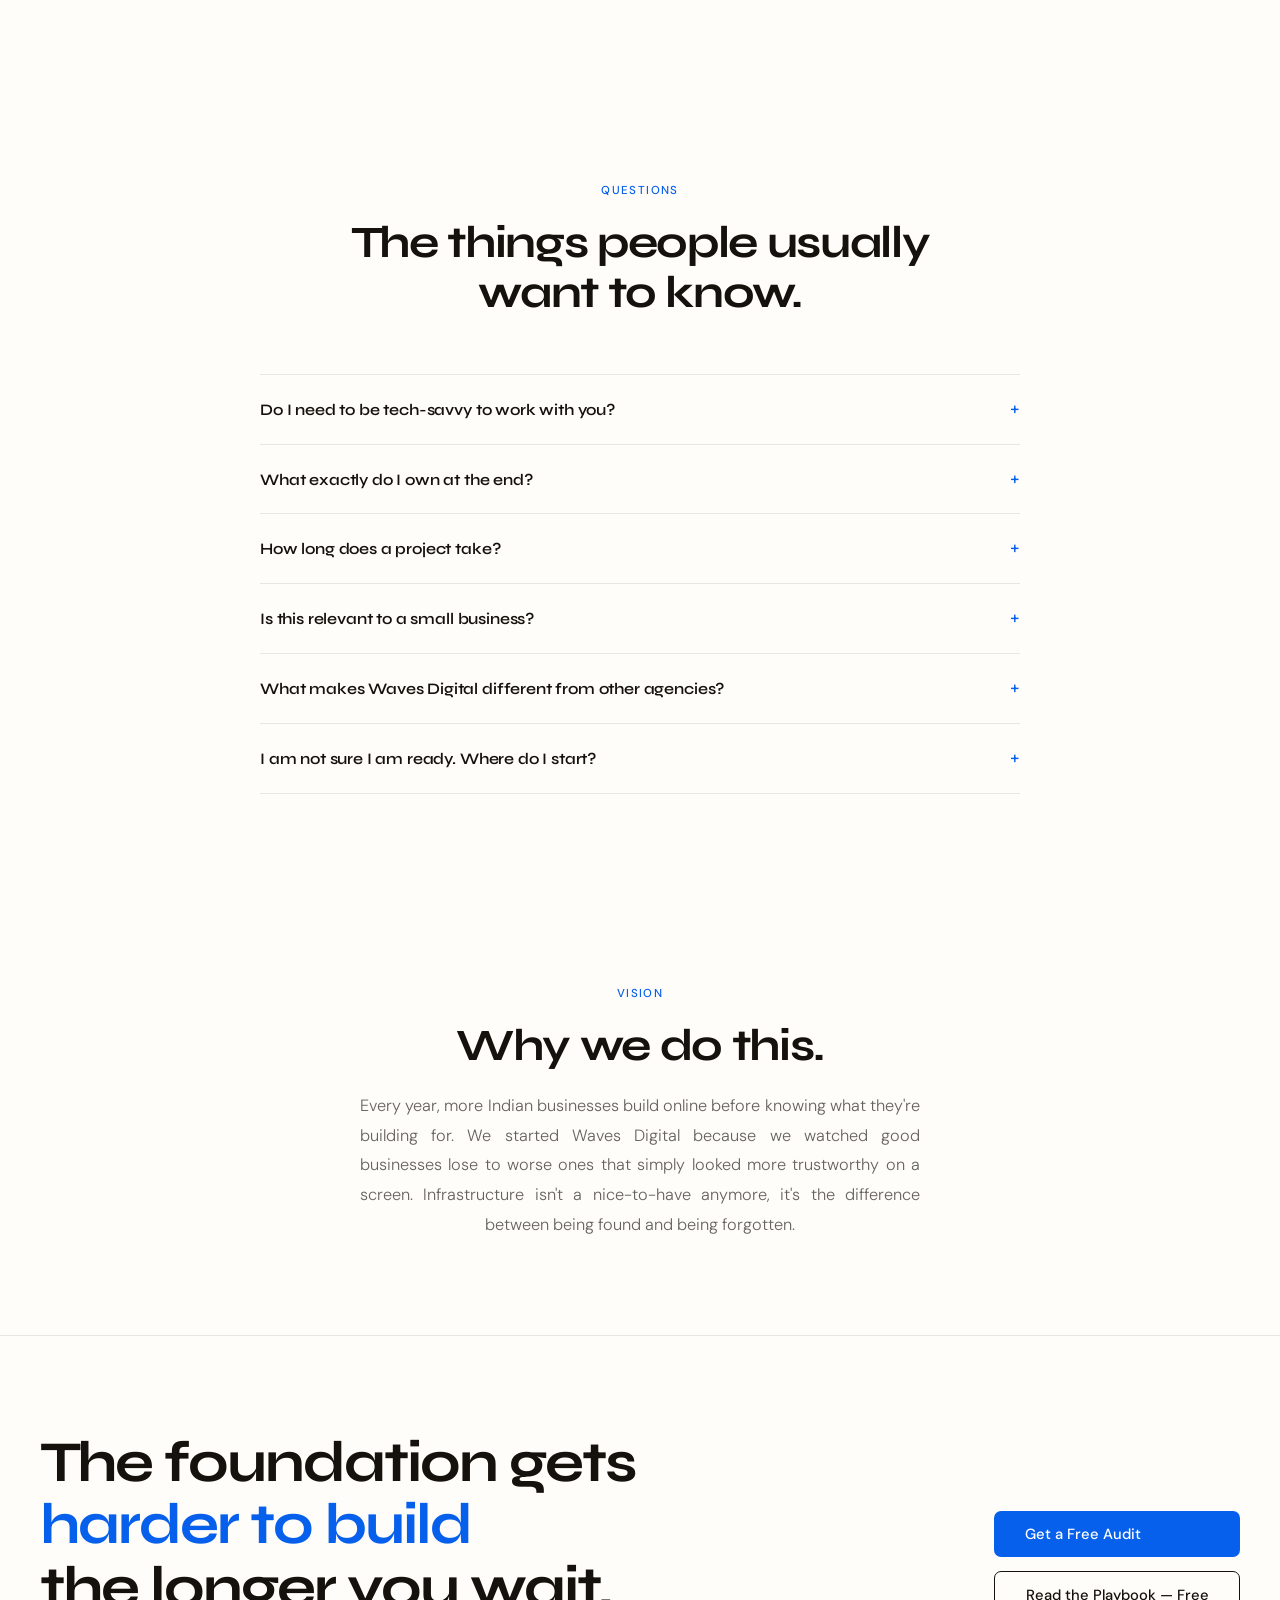
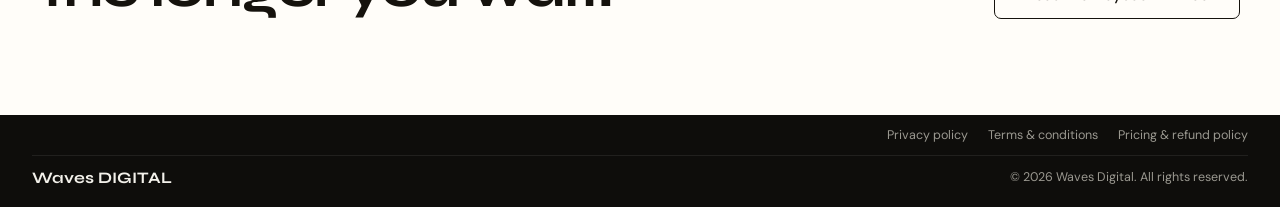
==== commit 43cdfe80: "Update index.html" ====
--- a/index.html
+++ b/index.html
@@ -799,6 +799,194 @@
 .review-card:hover{
     transform:translateY(-6px) scale(1.02);
 }
+    /* ── Websites we've built ───────────────────────────────────── */
+    .work-grid {
+      display: grid;
+      grid-template-columns: repeat(3, 1fr);
+      gap: 1.25rem;
+      margin-top: 3.5rem;
+    }
+    .work-card {
+      border: 1px solid var(--rule);
+      border-radius: 14px;
+      overflow: hidden;
+      background: #fff;
+      cursor: pointer;
+      transition: transform var(--dur-base) var(--ease-out-expo), box-shadow var(--dur-base) var(--ease-out-expo), border-color 0.25s;
+    }
+    .work-card:hover {
+      transform: translateY(-4px);
+      box-shadow: 0 16px 40px rgba(21,18,13,0.1);
+      border-color: rgba(6,96,235,0.3);
+    }
+    .work-thumb {
+      position: relative;
+      aspect-ratio: 4 / 3;
+      overflow: hidden;
+      background: var(--blue-soft);
+    }
+    .work-thumb iframe {
+      position: absolute;
+      top: 0; left: 0;
+      width: 400%;
+      height: 400%;
+      transform: scale(0.25);
+      transform-origin: top left;
+      border: 0;
+      pointer-events: none;
+    }
+    .work-thumb-fallback {
+      position: absolute; inset: 0;
+      display: flex; align-items: center; justify-content: center;
+      font-family: var(--ff-display);
+      font-weight: 700;
+      font-size: 0.85rem;
+      color: var(--blue);
+      opacity: 0.5;
+      text-align: center;
+      padding: 1rem;
+    }
+    .work-meta {
+      padding: 1.1rem 1.25rem 1.3rem;
+      display: flex;
+      align-items: center;
+      justify-content: space-between;
+      gap: 1rem;
+    }
+    .work-name {
+      font-family: var(--ff-display);
+      font-weight: 700;
+      font-size: 0.95rem;
+      letter-spacing: -0.01em;
+      color: var(--ink);
+    }
+    .work-tag {
+      display: block;
+      font-size: 0.72rem;
+      font-weight: 400;
+      color: var(--ink);
+      opacity: 0.38;
+      margin-top: 0.2rem;
+    }
+    .work-visit {
+      flex-shrink: 0;
+      font-size: 0.8rem;
+      font-weight: 500;
+      color: var(--blue);
+      text-decoration: none;
+    }
+    .work-visit:hover { text-decoration: underline; }
+    @media (max-width: 900px) {
+      .work-grid { grid-template-columns: repeat(2, 1fr); }
+    }
+    @media (max-width: 560px) {
+      .work-grid { grid-template-columns: 1fr; margin-top: 2.25rem; }
+    }
+
+    #wd-work-overlay {
+      position: fixed; inset: 0; z-index: 9999;
+      background: rgba(21,18,13,0.65);
+      backdrop-filter: blur(2px);
+      display: none;
+      align-items: center;
+      justify-content: center;
+      padding: 3vh 16px;
+    }
+    #wd-work-overlay.wd-open { display: flex; }
+    #wd-work-modal {
+      background: var(--bg);
+      width: 100%;
+      max-width: 1040px;
+      height: 88vh;
+      border-radius: 14px;
+      border: 1px solid var(--rule);
+      box-shadow: 0 24px 60px rgba(21,18,13,0.3);
+      display: flex;
+      flex-direction: column;
+      overflow: hidden;
+    }
+    #wd-work-modal .wd-work-head {
+      display: flex;
+      align-items: center;
+      justify-content: space-between;
+      gap: 1rem;
+      padding: 0.9rem 1.25rem;
+      border-bottom: 1px solid var(--rule);
+    }
+    #wd-work-modal .wd-work-title {
+      font-family: var(--ff-display);
+      font-weight: 700;
+      font-size: 0.95rem;
+      color: var(--ink);
+    }
+    #wd-work-modal .wd-work-actions {
+      display: flex;
+      align-items: center;
+      gap: 0.75rem;
+    }
+    #wd-work-modal .wd-work-visit {
+      font-size: 0.82rem;
+      font-weight: 500;
+      color: var(--blue);
+      text-decoration: none;
+      white-space: nowrap;
+    }
+    #wd-work-modal .wd-work-visit:hover { text-decoration: underline; }
+    #wd-work-modal .wd-work-close {
+      border: none; background: transparent;
+      font-size: 22px; line-height: 1; cursor: pointer;
+      color: var(--ink); opacity: 0.6;
+      min-width: 36px; min-height: 36px;
+      display: flex; align-items: center; justify-content: center;
+    }
+    #wd-work-modal .wd-work-close:hover { opacity: 1; }
+    #wd-work-modal iframe {
+      flex: 1;
+      width: 100%;
+      border: 0;
+      background: #fff;
+    }
+
+    /* ── Brands we work with ────────────────────────────────────── */
+    .brands-track-outer {
+      overflow-x: auto;
+      overflow-y: hidden;
+      -webkit-overflow-scrolling: touch;
+      scrollbar-width: none;
+      margin-top: 3.5rem;
+      -webkit-mask-image: linear-gradient(90deg, transparent, #000 6%, #000 94%, transparent);
+      mask-image: linear-gradient(90deg, transparent, #000 6%, #000 94%, transparent);
+    }
+    .brands-track-outer::-webkit-scrollbar { display: none; }
+    .brands-track {
+      display: flex;
+      align-items: center;
+      gap: 3.5rem;
+      width: max-content;
+    }
+    .brand-badge {
+      display: inline-flex;
+      align-items: center;
+      gap: 0.55rem;
+      font-family: var(--ff-display);
+      font-weight: 700;
+      font-size: 1rem;
+      letter-spacing: -0.01em;
+      color: var(--ink);
+      opacity: 0.7;
+      white-space: nowrap;
+    }
+    .brand-badge img {
+      display: block;
+      height: 22px;
+      width: auto;
+    }
+    @media (max-width: 640px) {
+      .brands-track-outer { margin-top: 2.25rem; }
+      .brands-track { gap: 2.25rem; }
+      .brand-badge { font-size: 0.88rem; }
+    }
+
     .faq-list {
       max-width: 760px;
       margin: 3.5rem auto 0;
@@ -1218,7 +1406,7 @@
     if(body) body.scrollTop = 0;
   }
   document.addEventListener('keydown', function(e){
-    if(e.key === 'Escape') closeLegal();
+    if(e.key === 'Escape') { closeLegal(); closeWorkPreview(); }
   });
 </script>
 <body>
@@ -1285,7 +1473,7 @@
   <div class="reality-inner r">
     <p class="reality-eye">The Reality</p>
     <p class="reality-para">
-      Every business in India runs on <strong>peoples</strong>, <strong>trust</strong> and <strong>hopes. </strong> Most of them don't have <strong>Systems</strong> and <strong>Processes</strong>, that results in obstruction of growth and create jargons daily in running . Most businesses in india have been stuck for a long time. Every new business grows to a small customer base rapidly and then hits a wall. After that, they just run on existing customer base and can't find any obvious ways to grow, while their competitor grows exponentially day by day by harnessing the leverage of capital.
+      Every business in India runs on <strong>people</strong>, <strong>trust</strong> and <strong>hope</strong>. Most of them don't have <strong>Systems</strong> and <strong>Processes</strong>, which results in obstruction of growth and creates confusion daily in running things. Most businesses in india have been stuck for a long time. Every new business grows to a small customer base rapidly and then hits a wall. After that, they just run on existing customer base and can't find any obvious ways to grow, while their competitor grows exponentially day by day by harnessing the leverage of capital.
     </p>
   </div>
 </div>
@@ -1303,17 +1491,17 @@
     <div class="wedo-card">
       <p class="wedo-n">01</p>
       <h3 class="wedo-title">Presence</h3>
-      <p class="wedo-desc">Having the core products/services and digital presence and a way to present and position your business uniquely and stndout in vast field of competitors online.</p>
+      <p class="wedo-desc">Having the core products/services and digital presence and a way to present and position your business uniquely and stand out in vast field of competitors online.</p>
     </div>
     <div class="wedo-card">
       <p class="wedo-n">02</p>
       <h3 class="wedo-title">Marketing</h3>
-      <p class="wedo-desc">Being able to get right and high paying customers at your door. Most businesses in india have the clean, designed and well developed physical presence. But the thing that seperates the industry leaders from rest is obvious and clear Marketing.</p>
+      <p class="wedo-desc">Being able to get right and high paying customers at your door. Most businesses in india have the clean, designed and well developed physical presence. But the thing that separates the industry leaders from rest is obvious and clear Marketing.</p>
     </div>
     <div class="wedo-card">
       <p class="wedo-n">03</p>
       <h3 class="wedo-title">Systems</h3>
-      <p class="wedo-desc">You have a good and high profit business, But most of it depends on you and it costs a lot on daily basis to run. We make your business independent of you and document processes and automate most part of your business and cut useless costs by developing clear and defined systems. So that, you can focus on moreimportant part of business.</p>
+      <p class="wedo-desc">You have a good and high profit business, But most of it depends on you and it costs a lot on daily basis to run. We make your business independent of you and document processes and automate most part of your business and cut useless costs by developing clear and defined systems. So that, you can focus on more important part of business.</p>
     </div>
   </div>
 
@@ -1433,6 +1621,49 @@
   </div>
 </div>
 
+<div class="section" id="work">
+  <div class="r">
+    <p class="section-eye">Our Work</p>
+    <h2 class="section-h2">Websites.</h2>
+  </div>
+  <div class="work-grid r r-d1" id="workGrid"></div>
+</div>
+
+<div id="wd-work-overlay" onclick="if(event.target===this) closeWorkPreview();">
+  <div id="wd-work-modal" role="dialog" aria-modal="true" aria-labelledby="wd-work-heading">
+    <div class="wd-work-head">
+      <span class="wd-work-title" id="workPreviewName">Preview</span>
+      <div class="wd-work-actions">
+        <a class="wd-work-visit" id="workPreviewLink" href="#" target="_blank" rel="noopener">Open full site ↗</a>
+        <button class="wd-work-close" onclick="closeWorkPreview()" aria-label="Close">&times;</button>
+      </div>
+    </div>
+    <iframe id="workPreviewFrame" title="Website preview"></iframe>
+  </div>
+</div>
+
+<div class="section" id="brands">
+  <div class="r">
+    <p class="section-h2" style="font-size:clamp(1.75rem, 3.5vw, 3rem); margin-bottom:0;">Brands.</p>
+  </div>
+  <div class="brands-track-outer r r-d1">
+    <div class="brands-track" id="brandsTrack">
+      <span class="brand-badge"><img src="https://cdn.simpleicons.org/godaddy" alt="" onerror="this.style.display='none'">GoDaddy</span>
+      <span class="brand-badge"><img src="https://cdn.simpleicons.org/hostinger" alt="" onerror="this.style.display='none'">Hostinger</span>
+      <span class="brand-badge"><img src="https://cdn.simpleicons.org/namecheap" alt="" onerror="this.style.display='none'">Namecheap</span>
+      <span class="brand-badge"><img src="https://cdn.simpleicons.org/wordpress" alt="" onerror="this.style.display='none'">WordPress</span>
+      <span class="brand-badge"><img src="https://cdn.simpleicons.org/wix" alt="" onerror="this.style.display='none'">Wix</span>
+      <span class="brand-badge"><img src="https://cdn.simpleicons.org/shopify" alt="" onerror="this.style.display='none'">Shopify</span>
+      <span class="brand-badge"><img src="https://cdn.simpleicons.org/cloudflare" alt="" onerror="this.style.display='none'">Cloudflare</span>
+      <span class="brand-badge"><img src="https://cdn.simpleicons.org/vercel" alt="" onerror="this.style.display='none'">Vercel</span>
+      <span class="brand-badge"><img src="https://cdn.simpleicons.org/netlify" alt="" onerror="this.style.display='none'">Netlify</span>
+      <span class="brand-badge"><img src="https://cdn.simpleicons.org/whatsapp" alt="" onerror="this.style.display='none'">WhatsApp</span>
+      <span class="brand-badge"><img src="https://cdn.simpleicons.org/meta" alt="" onerror="this.style.display='none'">Meta</span>
+      <span class="brand-badge"><img src="https://cdn.simpleicons.org/razorpay" alt="" onerror="this.style.display='none'">Razorpay</span>
+    </div>
+  </div>
+</div>
+
 <div class="section" id="reviews">
   <div class="r">
     <p class="section-eye">Reviews</p>
@@ -1480,7 +1711,7 @@
         <p class="review-stars">★ ★ ★ ★ </p>
         <p class="review-text">Main toh abhi phase 1 pe hi hoon, but soch rha hun marketing ke baare me. Baaki service badhiya hai .</p>
         <p class="review-name">Vaibhav Das</p>
-        <p class="review-biz">Resthouse · Lukhnow</p>
+        <p class="review-biz">Resthouse · Lucknow</p>
       </div>
 
     </div>
@@ -1753,5 +1984,135 @@
     }
   }
 </script>
+
+<script>
+  /* ────────────────────────────────────────────────────────────────
+     WEBSITES WE'VE BUILT — add unlimited sites here.
+     Just add another { name: "...", url: "..." } object to the array
+     below. Nothing else needs to change — cards, previews, and links
+     are all generated from this list automatically.
+
+     - name: shown on the card and in the preview modal
+     - url:  the live site — used for both the "Visit" link and the
+             preview (the card shows a live scaled-down iframe of it)
+     - tag (optional): a small label under the name, e.g. the client's
+             city or business type
+     - image (optional): a screenshot URL to show instead of a live
+             iframe, for sites that block being embedded
+  ──────────────────────────────────────────────────────────────── */
+  const portfolioSites = [
+  { name: "Boojee Cafe", url: "https://boojeecafe.com", tag: "Cafe" },
+  { name: "Chisel Dental Clinic", url: "https://chiseldental.co.in", tag: "Dental clinic" },
+  { name: "Sky Dental Clinic", url: "https://skydentalclinics.com", tag: "Dental clinic" },
+  { name: "House of Armuse", url: "https://houseofarmuse.com", tag: "Fashion boutique" },
+  { name: "Tarkashastra", url: "https://tarkashastra.co.in", tag: "Coaching institute" },
+  { name: "EQL Classes", url: "https://eqlclasses.com", tag: "Coaching institute" },
+  { name: "FitMap", url: "https://fitmap.in", tag: "Gym" },
+  { name: "Marie Claire Paris Salon", url: "https://marieclairesalon.in", tag: "Salon" },
+  { name: "Golden Hive Luxury Salon", url: "https://goldenhive.co.in", tag: "Salon/spa" },
+  { name: "Jay Ambe Furniture", url: "https://jayambefurniture.co.in", tag: "Furniture retail" },
+  { name: "Better Home India", url: "https://betterhomeindia.com", tag: "Furniture retail" },
+  { name: "Old Madras Baking Company", url: "https://ombc.in", tag: "Bakery" },
+  { name: "SA Fairs Interior Designers", url: "https://safairs.com", tag: "Interior design" },
+  { name: "DearPet", url: "https://dearpet.in", tag: "Pet grooming" },
+  { name: "Whoopers Boutique Hotel", url: "https://whoopers.in", tag: "Boutique hotel" },
+  { name: "Laura Luxury Salon", url: "https://laurasalon.in", tag: "Salon" },
+  { name: "Harsh Studio Photography", url: "https://harshstudiophotography.in", tag: "Photography studio" },
+  { name: "Art Interiorz", url: "https://artinteriorz.com", tag: "Interior design" },
+  { name: "JUNA — The Fitness Sanctum", url: "https://juna.in", tag: "Gym" },
+];
+
+  function renderWorkGrid() {
+    const grid = document.getElementById('workGrid');
+    if (!grid) return;
+    grid.innerHTML = portfolioSites.map((site, i) => `
+      <div class="work-card" onclick="openWorkPreview(${i})">
+        <div class="work-thumb">
+          ${site.image
+            ? `<img src="${site.image}" alt="${site.name} screenshot" style="width:100%;height:100%;object-fit:cover;object-position:top;">`
+            : `<iframe src="${site.url}" loading="lazy" title="${site.name} preview" onerror="this.style.display='none'"></iframe>`
+          }
+        </div>
+        <div class="work-meta">
+          <span>
+            <span class="work-name">${site.name}</span>
+            ${site.tag ? `<span class="work-tag">${site.tag}</span>` : ''}
+          </span>
+          <a class="work-visit" href="${site.url}" target="_blank" rel="noopener" onclick="event.stopPropagation()">Visit ↗</a>
+        </div>
+      </div>
+    `).join('');
+  }
+  renderWorkGrid();
+
+  function openWorkPreview(i) {
+    const site = portfolioSites[i];
+    if (!site) return;
+    document.getElementById('workPreviewFrame').src = site.url;
+    document.getElementById('workPreviewName').textContent = site.name;
+    document.getElementById('workPreviewLink').href = site.url;
+    document.getElementById('wd-work-overlay').classList.add('wd-open');
+    document.body.classList.add('wd-legal-lock');
+  }
+  function closeWorkPreview() {
+    const overlay = document.getElementById('wd-work-overlay');
+    if (!overlay || !overlay.classList.contains('wd-open')) return;
+    overlay.classList.remove('wd-open');
+    document.getElementById('workPreviewFrame').src = '';
+    document.body.classList.remove('wd-legal-lock');
+  }
+
+  /* ────────────────────────────────────────────────────────────────
+     BRANDS WE WORK WITH — scrolls continuously in a circular loop
+     (same technique as the reviews carousel above). To add a brand,
+     add another <span class="brand-badge"> inside #brandsTrack in
+     the HTML — no JS changes needed.
+  ──────────────────────────────────────────────────────────────── */
+  const brandsOuter = document.querySelector('.brands-track-outer');
+  const brandsTrackEl = document.getElementById('brandsTrack');
+
+  function startBrandsLoop() {
+    if (!brandsOuter || !brandsTrackEl) return;
+    if (window.matchMedia('(prefers-reduced-motion: reduce)').matches) return;
+
+    const brandsOriginalHTML = brandsTrackEl.innerHTML;
+    brandsTrackEl.innerHTML = brandsOriginalHTML + brandsOriginalHTML + brandsOriginalHTML;
+    const brandsSetWidth = brandsTrackEl.scrollWidth / 3;
+    if (!brandsSetWidth) return; // guard against a still-empty measurement
+    brandsOuter.scrollLeft = brandsSetWidth;
+
+    let brandsPaused = false;
+    brandsOuter.addEventListener('mouseenter', () => { brandsPaused = true; });
+    brandsOuter.addEventListener('mouseleave', () => { brandsPaused = false; });
+
+    function loopBrands() {
+      if (!brandsPaused) {
+        brandsOuter.scrollLeft += 1.9;
+        if (brandsOuter.scrollLeft >= brandsSetWidth * 2) {
+          brandsOuter.scrollLeft -= brandsSetWidth;
+        }
+      }
+      requestAnimationFrame(loopBrands);
+    }
+    requestAnimationFrame(loopBrands);
+  }
+
+  // Wait for the logo images to finish loading so the measured width
+  // (and therefore the loop point) is accurate from the very first frame.
+  const brandsImgs = brandsTrackEl ? Array.from(brandsTrackEl.querySelectorAll('img')) : [];
+  let brandsImgsPending = brandsImgs.filter(img => !img.complete).length;
+  if (brandsImgsPending === 0) {
+    startBrandsLoop();
+  } else {
+    brandsImgs.forEach(img => {
+      img.addEventListener('load', onBrandsImgSettled, { once: true });
+      img.addEventListener('error', onBrandsImgSettled, { once: true });
+    });
+  }
+  function onBrandsImgSettled() {
+    brandsImgsPending -= 1;
+    if (brandsImgsPending <= 0) startBrandsLoop();
+  }
+</script>
 </body>
 </html>
